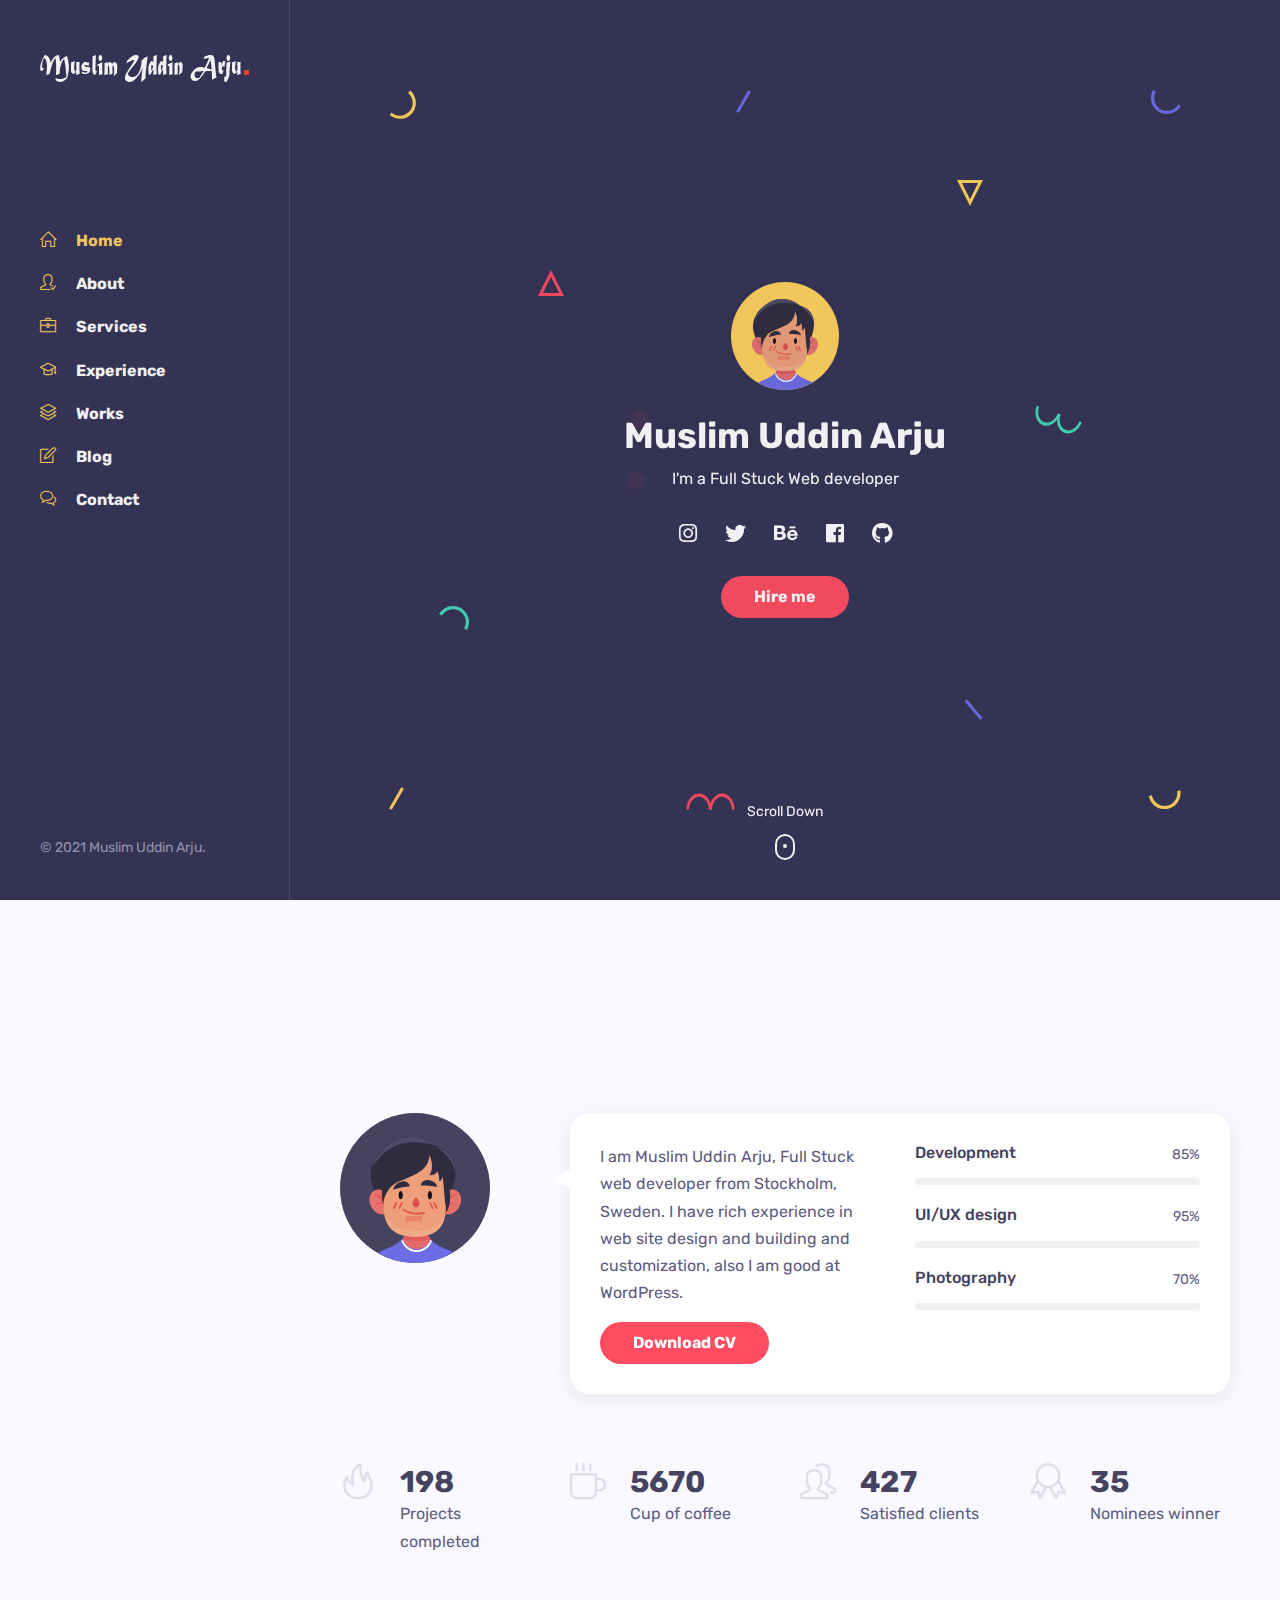
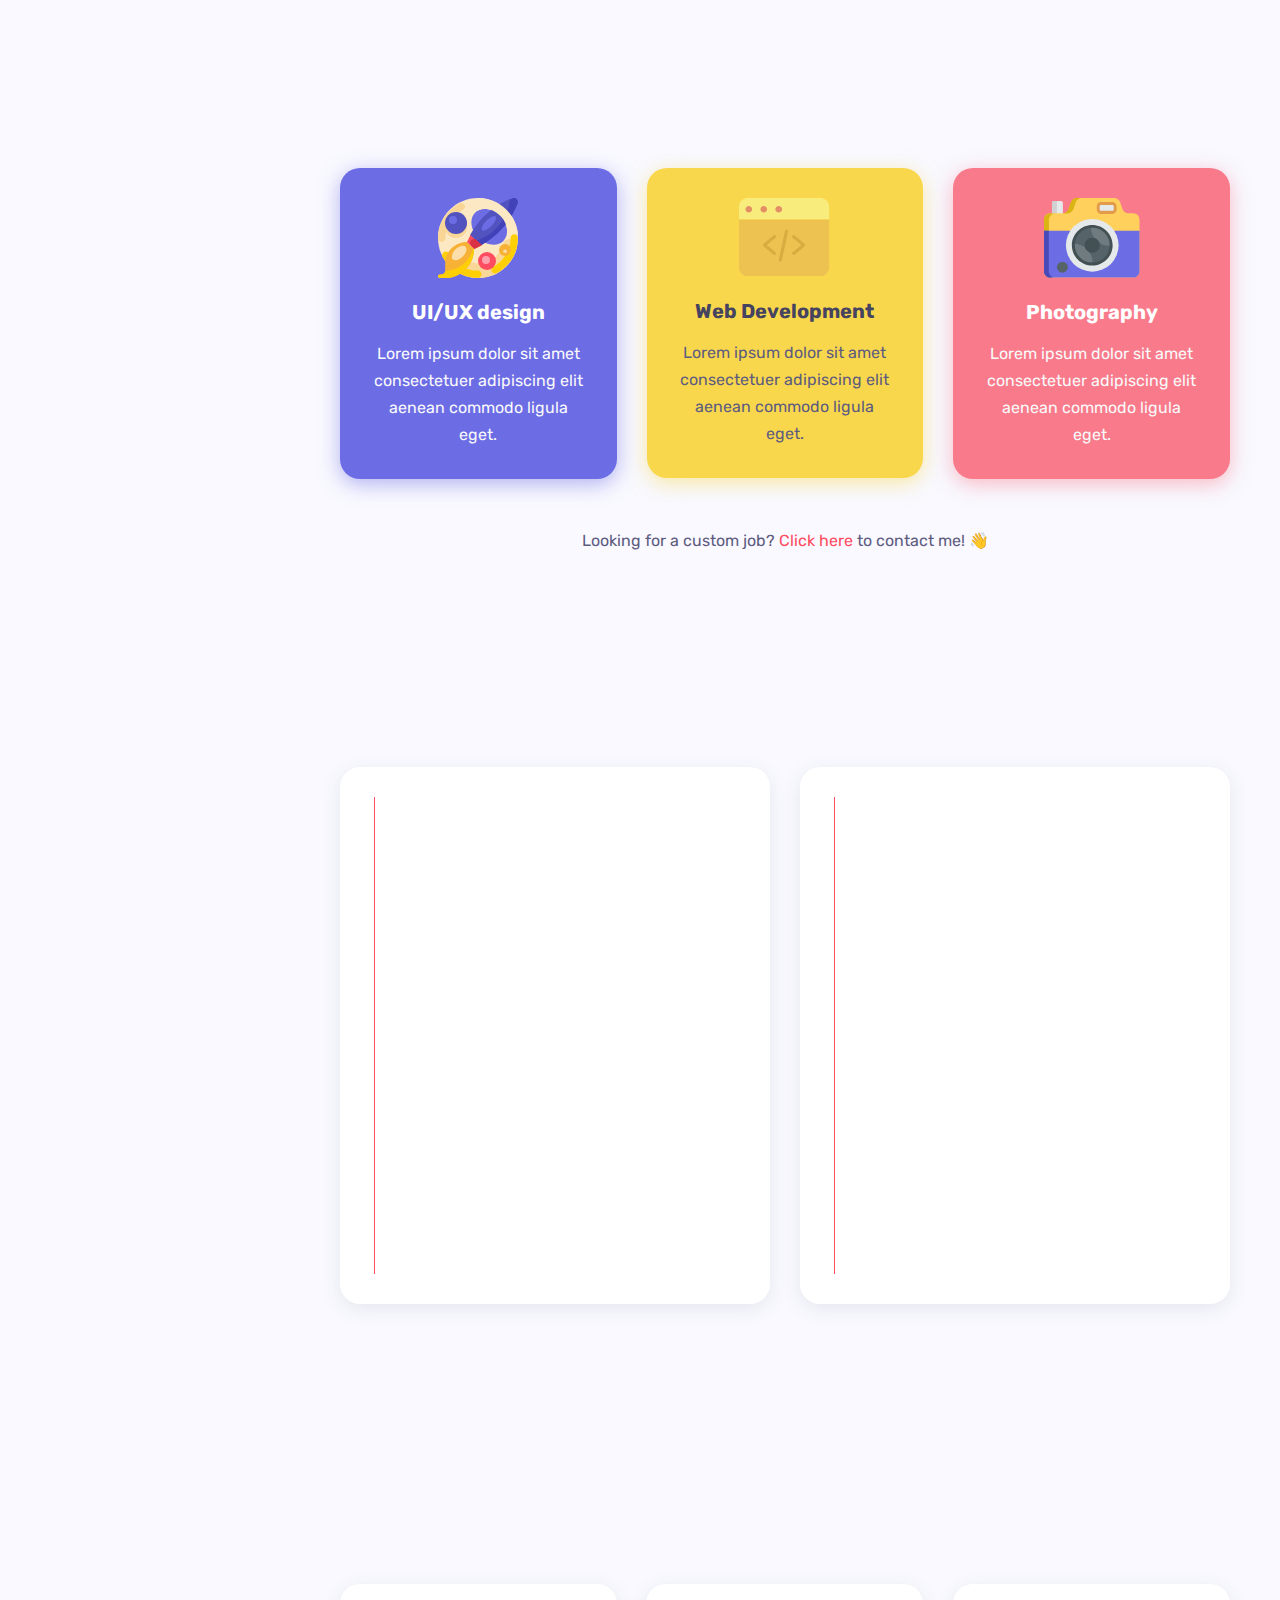
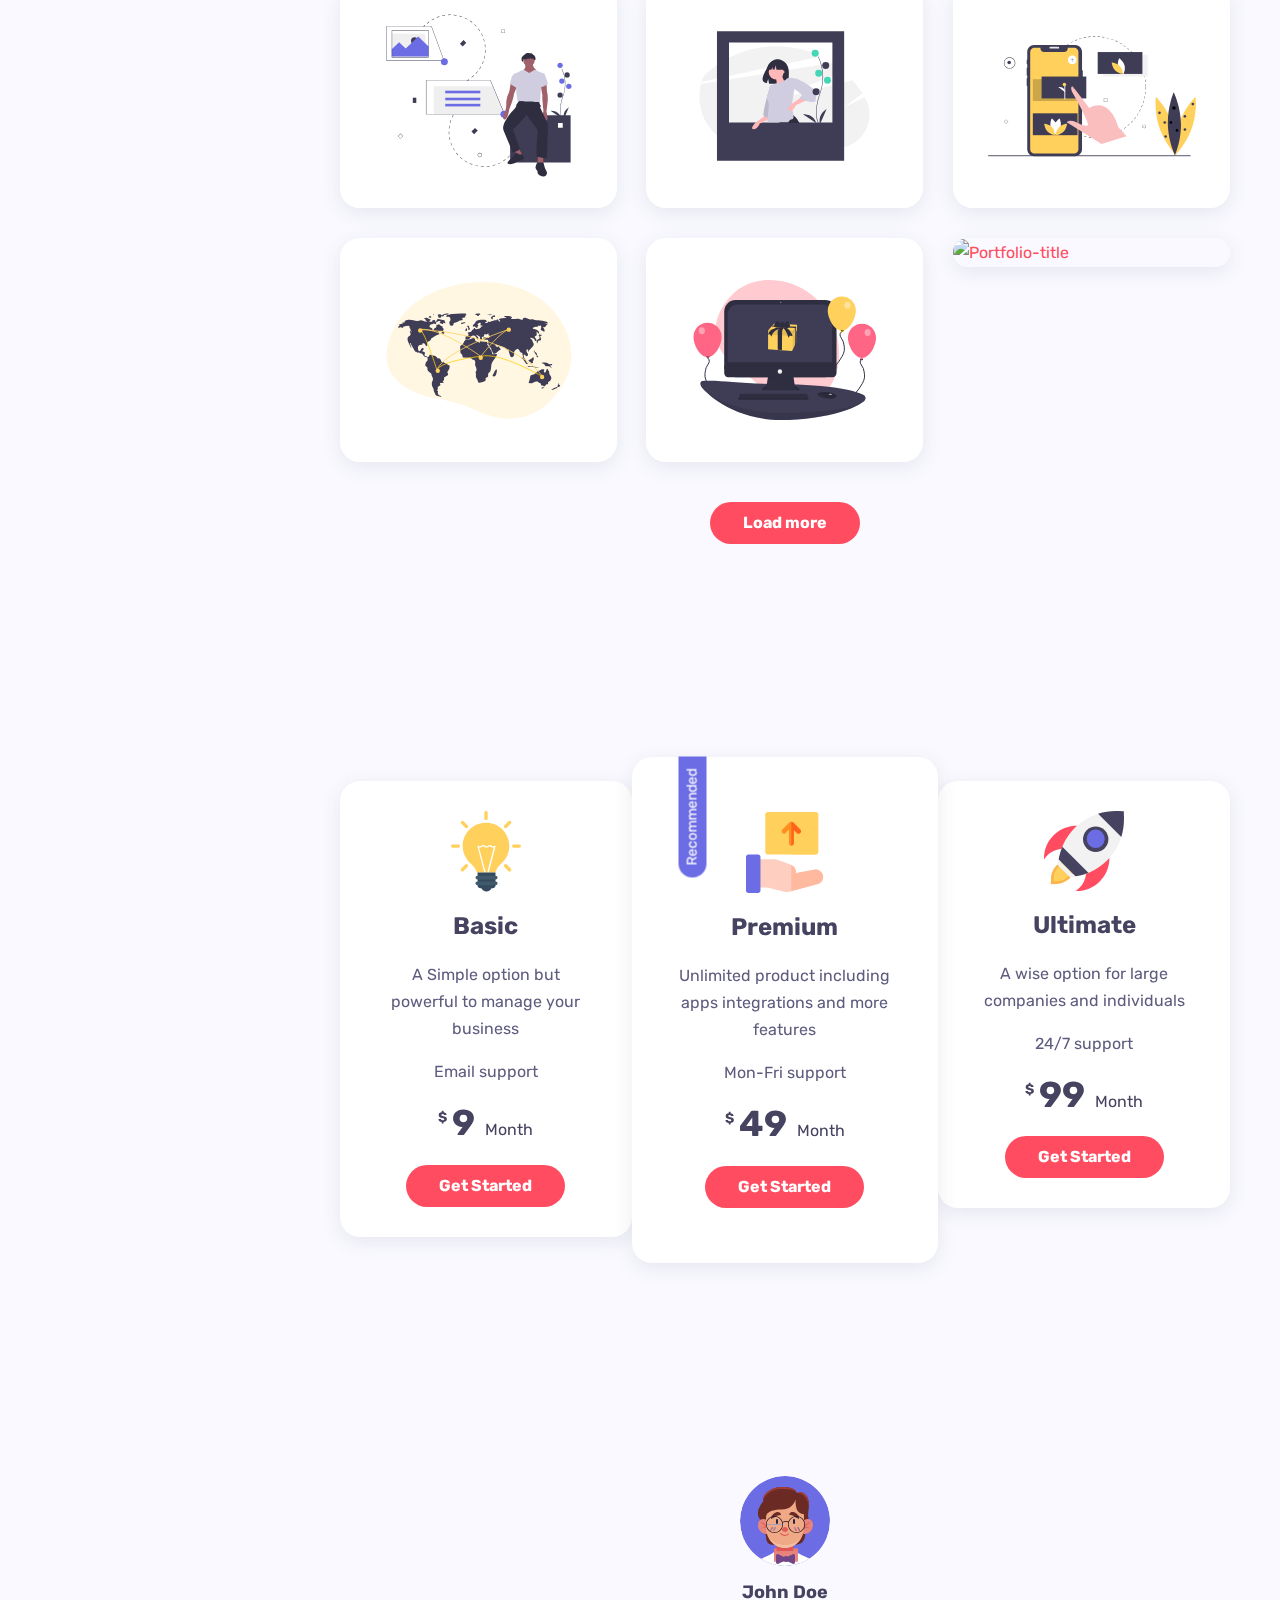
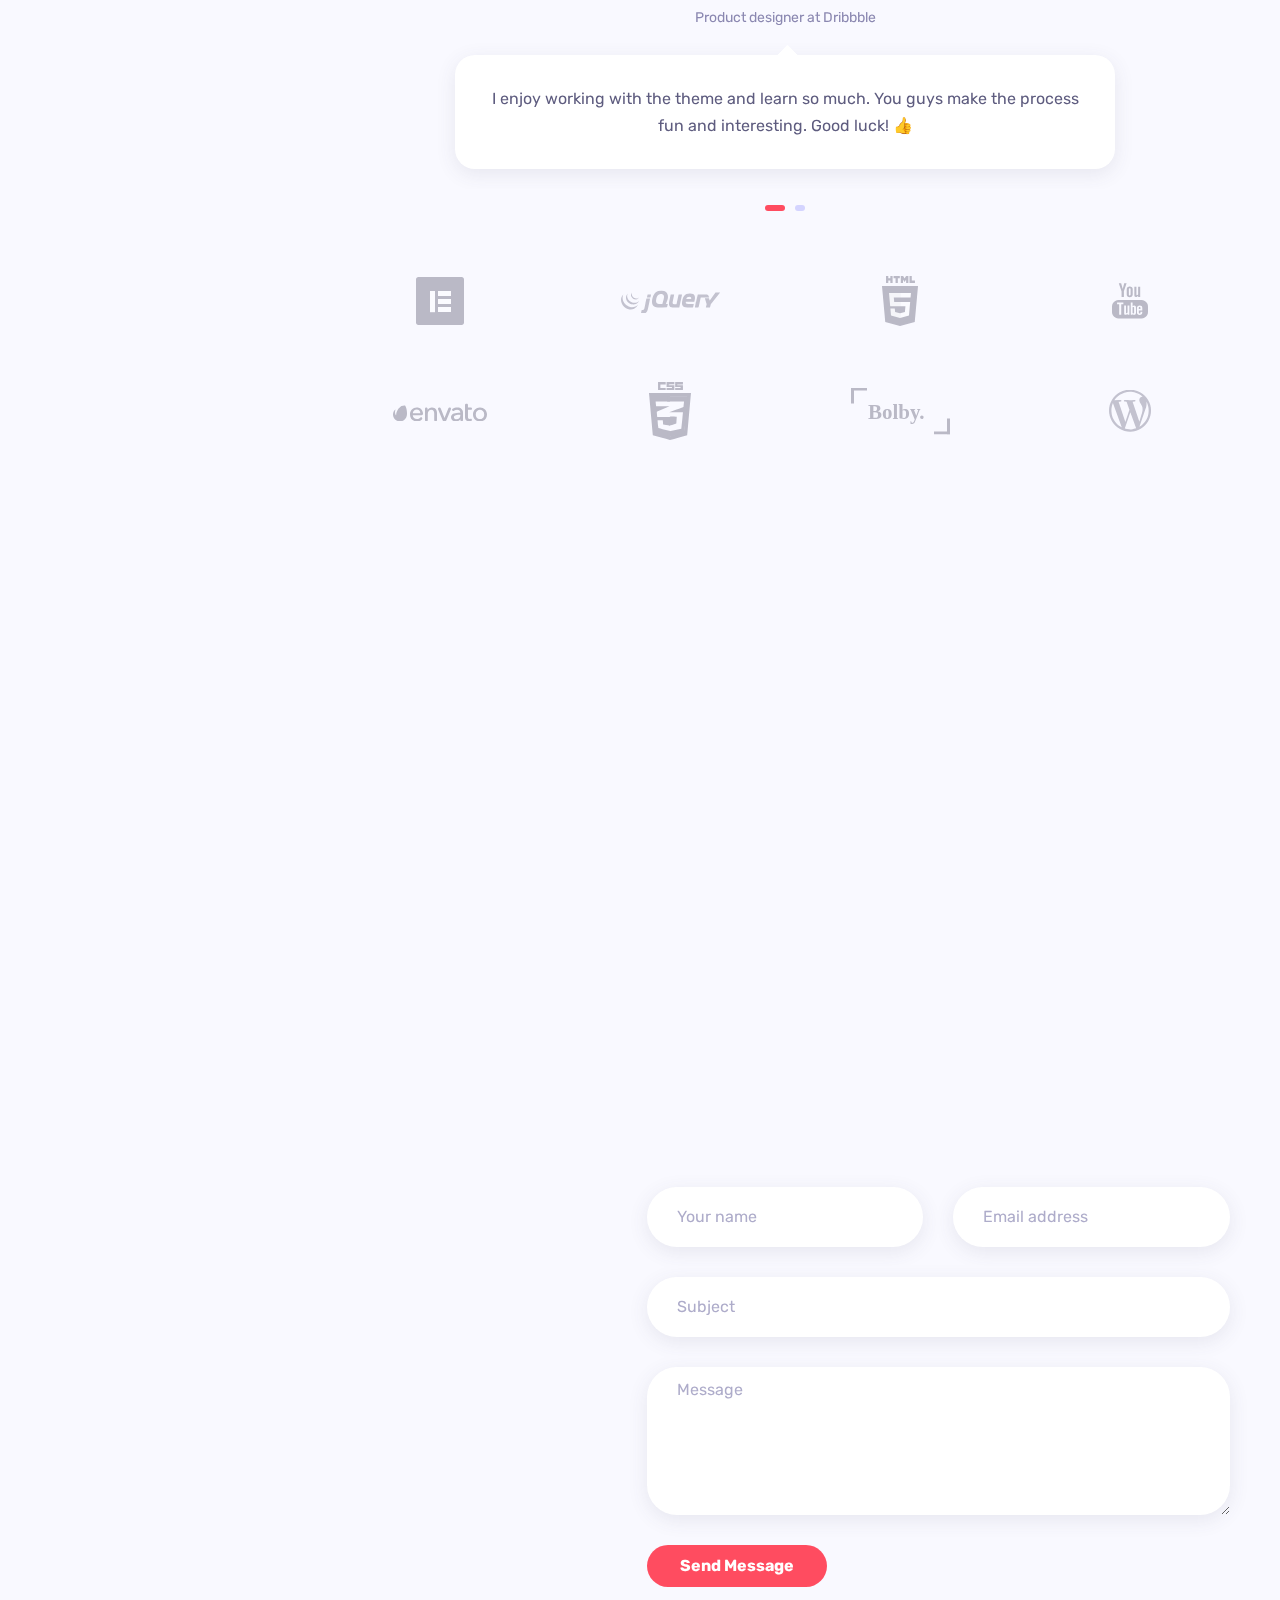
==== index.html @ 9f8be812 "add cv and few content changes" ====
<!DOCTYPE html>
<html lang="en-US">
<head>
	<meta http-equiv="Content-Type" content="text/html; charset=UTF-8">
	<title>MUARJU - Engr. Mohammad Muslim Uddin Arju</title>
	<meta name="description" content="Engr. Mohammad Muslim Uddin Arju">
	<meta name="viewport" content="width=device-width, initial-scale=1, maximum-scale=1">
	<link rel="shortcut icon" type="image/x-icon" href="images/favicon.png">

	<!-- STYLESHEETS -->
	<link rel="stylesheet" href="css/bootstrap.min.css" type="text/css" media="all">
	<link rel="stylesheet" href="css/all.min.css" type="text/css" media="all">
	<link rel="stylesheet" href="css/simple-line-icons.css" type="text/css" media="all">
	<link rel="stylesheet" href="css/slick.css" type="text/css" media="all">
	<link rel="stylesheet" href="css/animate.css" type="text/css" media="all">
	<link rel="stylesheet" href="css/magnific-popup.css" type="text/css" media="all">
	<link rel="stylesheet" href="css/style.css" type="text/css" media="all">

	<!--[if lt IE 9]>
      <script src="https://oss.maxcdn.com/html5shiv/3.7.2/html5shiv.min.js"></script>
      <script src="https://oss.maxcdn.com/respond/1.4.2/respond.min.js"></script>
    <![endif]-->

</head>

<body>

<!-- Preloader -->
<div id="preloader">
	<div class="outer">
		<!-- Google Chrome -->
		<div class="infinityChrome">
			<div></div>
			<div></div>
			<div></div>
		</div>

		<!-- Safari and others -->
		<div class="infinity">
			<div>
				<span></span>
			</div>
			<div>
				<span></span>
			</div>
			<div>
				<span></span>
			</div>
		</div>
		<!-- Stuff -->
		<svg xmlns="http://www.w3.org/2000/svg" version="1.1" class="goo-outer">
			<defs>
				<filter id="goo">
					<feGaussianBlur in="SourceGraphic" stdDeviation="6" result="blur" />
					<feColorMatrix in="blur" values="1 0 0 0 0  0 1 0 0 0  0 0 1 0 0  0 0 0 18 -7" result="goo" />
					<feBlend in="SourceGraphic" in2="goo" />
				</filter>
			</defs>
		</svg>
	</div>
</div>

<!-- mobile header -->
<header class="mobile-header-1">
	<div class="container">
		<!-- menu icon -->
		<div class="menu-icon d-inline-flex mr-4">
			<button>
				<span></span>
			</button>
		</div>
		<!-- logo image -->
		<div class="site-logo">
			<a href="index.html">
				<img src="images/logo.png" alt="Bolby" />
			</a>
		</div>
	</div>
</header>

<!-- desktop header -->
<header class="desktop-header-1 d-flex align-items-start flex-column">
	
	<!-- logo image -->
	<div class="site-logo">
		<a href="index.html">
			<img src="images/logo.png" alt="Bolby" />
		</a>
	</div>
	
	<!-- main menu -->
	<nav>
		<ul class="vertical-menu scrollspy">
			<li class="active"><a href="#home"><i class="icon-home"></i>Home</a></li>
			<li><a href="#about"><i class="icon-user-following"></i>About</a></li>
			<li><a href="#services"><i class="icon-briefcase"></i>Services</a></li>
			<li><a href="#experience"><i class="icon-graduation"></i>Experience</a></li>
			<li><a href="#works"><i class="icon-layers"></i>Works</a></li>
			<li><a href="#blog"><i class="icon-note"></i>Blog</a></li>
			<li><a href="#contact"><i class="icon-bubbles"></i>Contact</a></li>
		</ul>
	</nav>
	
	<!-- site footer -->
	<div class="footer">
		<!-- copyright text -->
		<span class="copyright">© 2021 Muslim Uddin Arju.</span>
	</div>

</header>

<!-- main layout -->
<main class="content">
	
	<!-- section home -->
	<section id="home" class="home d-flex align-items-center">
		<div class="container">

			<!-- intro -->
			<div class="intro">
				<!-- avatar image -->
				<img src="images/avatar-1.svg" alt="Bolby" class="mb-4" />

				<!-- info -->
				<h1 class="mb-2 mt-0">Muslim Uddin Arju</h1>
				<span>I'm a <span class="text-rotating">Full Stuck Web developer, Graphics Designer, Photography lover</span></span>

				<!-- social icons -->
				<ul class="social-icons light list-inline mb-0 mt-4">
					<li class="list-inline-item"><a href="https://www.instagram.com/muarju.me/"><i class="fab fa-instagram"></i></a></li>
					<li class="list-inline-item"><a href="https://twitter.com/arju_ctg85"><i class="fab fa-twitter"></i></a></li>
					<li class="list-inline-item"><a href="https://www.behance.net/muarju"><i class="fab fa-behance"></i></a></li>
					<li class="list-inline-item"><a href="https://www.facebook.com/muarju"><i class="fab fa-facebook"></i></a></li>
					<li class="list-inline-item"><a href="https://github.com/muarju/"><i class="fab fa-github"></i></a></li>
				</ul>

				<!-- buttons -->
				<div class="mt-4">
					<a href="#contact" class="btn btn-default">Hire me</a>
				</div>
			</div>
			
			<!-- scroll down mouse wheel -->
			<div class="scroll-down">
				<a href="#about" class="mouse-wrapper">
					<span>Scroll Down</span>
					<span class="mouse">
						<span class="wheel"></span>
					</span>
				</a>
			</div>

			<!-- parallax layers -->
			<div class="parallax" data-relative-input="true">

				<svg width="27" height="29" data-depth="0.3" class="layer p1" xmlns="http://www.w3.org/2000/svg"><path d="M21.15625.60099c4.37954 3.67487 6.46544 9.40612 5.47254 15.03526-.9929 5.62915-4.91339 10.30141-10.2846 12.25672-5.37122 1.9553-11.3776.89631-15.75715-2.77856l2.05692-2.45134c3.50315 2.93948 8.3087 3.78663 12.60572 2.22284 4.297-1.5638 7.43381-5.30209 8.22768-9.80537.79387-4.50328-.8749-9.08872-4.37803-12.02821L21.15625.60099z" fill="#FFD15C" fill-rule="evenodd"/></svg>

				<svg width="26" height="26" data-depth="0.2" class="layer p2" xmlns="http://www.w3.org/2000/svg"><path d="M13 3.3541L2.42705 24.5h21.1459L13 3.3541z" stroke="#FF4C60" stroke-width="3" fill="none" fill-rule="evenodd"/></svg>

				<svg width="30" height="25" data-depth="0.3" class="layer p3" xmlns="http://www.w3.org/2000/svg"><path d="M.1436 8.9282C3.00213 3.97706 8.2841.92763 14.00013.92796c5.71605.00032 10.9981 3.04992 13.85641 8 2.8583 4.95007 2.8584 11.0491-.00014 16.00024l-2.77128-1.6c2.28651-3.96036 2.28631-8.84002.00011-12.8002-2.2862-3.96017-6.5124-6.40017-11.08513-6.4-4.57271.00018-8.79872 2.43984-11.08524 6.4002l-2.77128-1.6z" fill="#44D7B6" fill-rule="evenodd"/></svg>

				<svg width="15" height="23" data-depth="0.6" class="layer p4" xmlns="http://www.w3.org/2000/svg"><rect transform="rotate(30 9.86603 10.13397)" x="7" width="3" height="25" rx="1.5" fill="#FFD15C" fill-rule="evenodd"/></svg>

				<svg width="15" height="23" data-depth="0.2" class="layer p5" xmlns="http://www.w3.org/2000/svg"><rect transform="rotate(30 9.86603 10.13397)" x="7" width="3" height="25" rx="1.5" fill="#6C6CE5" fill-rule="evenodd"/></svg>

				<svg width="49" height="17" data-depth="0.5" class="layer p6" xmlns="http://www.w3.org/2000/svg"><g fill="#FF4C60" fill-rule="evenodd"><path d="M.5 16.5c0-5.71709 2.3825-10.99895 6.25-13.8567 3.8675-2.85774 8.6325-2.85774 12.5 0C23.1175 5.50106 25.5 10.78292 25.5 16.5H23c0-4.57303-1.90625-8.79884-5-11.08535-3.09375-2.28652-6.90625-2.28652-10 0C4.90625 7.70116 3 11.92697 3 16.5H.5z"/><path d="M23.5 16.5c0-5.71709 2.3825-10.99895 6.25-13.8567 3.8675-2.85774 8.6325-2.85774 12.5 0C46.1175 5.50106 48.5 10.78292 48.5 16.5H46c0-4.57303-1.90625-8.79884-5-11.08535-3.09375-2.28652-6.90625-2.28652-10 0-3.09375 2.28651-5 6.51232-5 11.08535h-2.5z"/></g></svg>

				<svg width="26" height="26" data-depth="0.4" class="layer p7" xmlns="http://www.w3.org/2000/svg"><path d="M13 22.6459L2.42705 1.5h21.1459L13 22.6459z" stroke="#FFD15C" stroke-width="3" fill="none" fill-rule="evenodd"/></svg>

				<svg width="19" height="21" data-depth="0.3" class="layer p8" xmlns="http://www.w3.org/2000/svg"><rect transform="rotate(-40 6.25252 10.12626)" x="7" width="3" height="25" rx="1.5" fill="#6C6CE5" fill-rule="evenodd"/></svg>

				<svg width="30" height="25" data-depth="0.3" data-depth-y="-1.30" class="layer p9" xmlns="http://www.w3.org/2000/svg"><path d="M29.8564 16.0718c-2.85854 4.95114-8.1405 8.00057-13.85654 8.00024-5.71605-.00032-10.9981-3.04992-13.85641-8-2.8583-4.95007-2.8584-11.0491.00014-16.00024l2.77128 1.6c-2.28651 3.96036-2.28631 8.84002-.00011 12.8002 2.2862 3.96017 6.5124 6.40017 11.08513 6.4 4.57271-.00018 8.79872-2.43984 11.08524-6.4002l2.77128 1.6z" fill="#6C6CE5" fill-rule="evenodd"/></svg>

				<svg width="47" height="29" data-depth="0.2" class="layer p10" xmlns="http://www.w3.org/2000/svg"><g fill="#44D7B6" fill-rule="evenodd"><path d="M46.78878 17.19094c-1.95535 5.3723-6.00068 9.52077-10.61234 10.8834-4.61167 1.36265-9.0893-.26708-11.74616-4.27524-2.65686-4.00817-3.08917-9.78636-1.13381-15.15866l2.34923.85505c-1.56407 4.29724-1.2181 8.92018.90705 12.12693 2.12514 3.20674 5.70772 4.5107 9.39692 3.4202 3.68921-1.0905 6.92581-4.40949 8.48988-8.70673l2.34923.85505z"/><path d="M25.17585 9.32448c-1.95535 5.3723-6.00068 9.52077-10.61234 10.8834-4.61167 1.36264-9.0893-.26708-11.74616-4.27525C.16049 11.92447-.27182 6.14628 1.68354.77398l2.34923.85505c-1.56407 4.29724-1.2181 8.92018.90705 12.12692 2.12514 3.20675 5.70772 4.5107 9.39692 3.4202 3.68921-1.0905 6.92581-4.40948 8.48988-8.70672l2.34923.85505z"/></g></svg>

				<svg width="33" height="20" data-depth="0.5" class="layer p11" xmlns="http://www.w3.org/2000/svg"><path d="M32.36774.34317c.99276 5.63023-1.09332 11.3614-5.47227 15.03536-4.37895 3.67396-10.3855 4.73307-15.75693 2.77837C5.76711 16.2022 1.84665 11.53014.8539 5.8999l3.15139-.55567c.7941 4.50356 3.93083 8.24147 8.22772 9.8056 4.29688 1.56413 9.10275.71673 12.60554-2.2227C28.34133 9.98771 30.01045 5.4024 29.21635.89884l3.15139-.55567z" fill="#FFD15C" fill-rule="evenodd"/></svg>

			</div>
		</div>
		
	</section>

	<!-- section about -->
	<section id="about">

		<div class="container">
			
			<!-- section title -->
			<h2 class="section-title wow fadeInUp">About Me</h2>

			<div class="spacer" data-height="60"></div>
			
			<div class="row">

				<div class="col-md-3">
					<div class="text-center text-md-left">
						<!-- avatar image -->
						<img src="images/avatar-2.svg" alt="Bolby" />
					</div>
					<div class="spacer d-md-none d-lg-none" data-height="30"></div>
				</div>

				<div class="col-md-9 triangle-left-md triangle-top-sm">
					<div class="rounded bg-white shadow-dark padding-30">
						<div class="row">
							<div class="col-md-6">
								<!-- about text -->
								<p>I am Muslim Uddin Arju, Full Stuck web developer from Stockholm, Sweden. I have rich experience in web site design and building and customization, also I am good at WordPress.</p>
								<div class="mt-3">
									<a href="cv.pdf" class="btn btn-default">Download CV</a>
								</div>
								<div class="spacer d-md-none d-lg-none" data-height="30"></div>
							</div>
							<div class="col-md-6">
								<!-- skill item -->
								<div class="skill-item">
									<div class="skill-info clearfix">
										<h4 class="float-left mb-3 mt-0">Development</h4>
										<span class="float-right">85%</span>
									</div>
									<div class="progress">
										<div class="progress-bar data-background" role="progressbar" aria-valuemin="0" aria-valuemax="100" aria-valuenow="85" data-color="#FFD15C">
										</div>
									</div>
									<div class="spacer" data-height="20"></div>
								</div>

								<!-- skill item -->
								<div class="skill-item">
									<div class="skill-info clearfix">
										<h4 class="float-left mb-3 mt-0">UI/UX design</h4>
										<span class="float-right">95%</span>
									</div>
									<div class="progress">
										<div class="progress-bar data-background" role="progressbar" aria-valuemin="0" aria-valuemax="100" aria-valuenow="95" data-color="#FF4C60">
										</div>
									</div>
									<div class="spacer" data-height="20"></div>
								</div>

								<!-- skill item -->
								<div class="skill-item">
									<div class="skill-info clearfix">
										<h4 class="float-left mb-3 mt-0">Photography</h4>
										<span class="float-right">70%</span>
									</div>
									<div class="progress">
										<div class="progress-bar data-background" role="progressbar" aria-valuemin="0" aria-valuemax="100" aria-valuenow="70" data-color="#6C6CE5">
										</div>
									</div>
								</div>
							</div>
						</div>
					</div>
				</div>

			</div>
			<!-- row end -->

			<div class="spacer" data-height="70"></div>
			
			<div class="row">
				
				<div class="col-md-3 col-sm-6">
					<!-- fact item -->
					<div class="fact-item">
						<span class="icon icon-fire"></span>
						<div class="details">
							<h3 class="mb-0 mt-0 number"><em class="count">198</em></h3>
							<p class="mb-0">Projects completed</p>
						</div>
					</div>
					<div class="spacer d-md-none d-lg-none" data-height="30"></div>
				</div>

				<div class="col-md-3 col-sm-6">
					<!-- fact item -->
					<div class="fact-item">
						<span class="icon icon-cup"></span>
						<div class="details">
							<h3 class="mb-0 mt-0 number"><em class="count">5670</em></h3>
							<p class="mb-0">Cup of coffee</p>
						</div>
					</div>
					<div class="spacer d-md-none d-lg-none" data-height="30"></div>
				</div>

				<div class="col-md-3 col-sm-6">
					<!-- fact item -->
					<div class="fact-item">
						<span class="icon icon-people"></span>
						<div class="details">
							<h3 class="mb-0 mt-0 number"><em class="count">427</em></h3>
							<p class="mb-0">Satisfied clients</p>
						</div>
					</div>
					<div class="spacer d-md-none d-lg-none" data-height="30"></div>
				</div>

				<div class="col-md-3 col-sm-6">
					<!-- fact item -->
					<div class="fact-item">
						<span class="icon icon-badge"></span>
						<div class="details">
							<h3 class="mb-0 mt-0 number"><em class="count">35</em></h3>
							<p class="mb-0">Nominees winner</p>
						</div>
					</div>
				</div>

			</div>

		</div>
		
	</section>
	
	<!-- section services -->
	<section id="services">

		<div class="container">
			
			<!-- section title -->
			<h2 class="section-title wow fadeInUp">Services</h2>

			<div class="spacer" data-height="60"></div>
			
			<div class="row">

				<div class="col-md-4">
					<!-- service box -->
					<div class="service-box rounded data-background padding-30 text-center text-light shadow-blue" data-color="#6C6CE5">
						<img src="images/service-1.svg" alt="UI/UX design" />
						<h3 class="mb-3 mt-0">UI/UX design</h3>
						<p class="mb-0">Lorem ipsum dolor sit amet consectetuer adipiscing elit aenean commodo ligula eget.</p>
					</div>
					<div class="spacer d-md-none d-lg-none" data-height="30"></div>
				</div>

				<div class="col-md-4">
					<!-- service box -->
					<div class="service-box rounded data-background padding-30 text-center shadow-yellow" data-color="#F9D74C">
						<img src="images/service-2.svg" alt="UI/UX design" />
						<h3 class="mb-3 mt-0">Web Development</h3>
						<p class="mb-0">Lorem ipsum dolor sit amet consectetuer adipiscing elit aenean commodo ligula eget.</p>
					</div>
					<div class="spacer d-md-none d-lg-none" data-height="30"></div>
				</div>

				<div class="col-md-4">
					<!-- service box -->
					<div class="service-box rounded data-background padding-30 text-center text-light shadow-pink" data-color="#F97B8B">
						<img src="images/service-3.svg" alt="UI/UX design" />
						<h3 class="mb-3 mt-0">Photography</h3>
						<p class="mb-0">Lorem ipsum dolor sit amet consectetuer adipiscing elit aenean commodo ligula eget.</p>
					</div>
				</div>

			</div>

			<div class="mt-5 text-center">
				<p class="mb-0">Looking for a custom job? <a href="#contact">Click here</a> to contact me! 👋</p>
			</div>

		</div>
		
	</section>
	
	<!-- section experience -->
	<section id="experience">

		<div class="container">
			
			<!-- section title -->
			<h2 class="section-title wow fadeInUp">Experience</h2>

			<div class="spacer" data-height="60"></div>
			
			<div class="row">

				<div class="col-md-6">
					
					<!-- timeline wrapper -->
					<div class="timeline edu bg-white rounded shadow-dark padding-30 overflow-hidden">

						<!-- timeline item -->
						<div class="timeline-container wow fadeInUp">
							<div class="content">
								<span class="time">2019 - Present</span>
								<h3 class="title">Academic Degree</h3>
								<p>Lorem ipsum dolor sit amet quo ei simul congue exerci ad nec admodum perfecto.</p>
							</div>
						</div>

						<!-- timeline item -->
						<div class="timeline-container wow fadeInUp" data-wow-delay="0.2s">
							<div class="content">
								<span class="time">2017 - 2013</span>
								<h3 class="title">Bachelor’s Degree</h3>
								<p>Lorem ipsum dolor sit amet quo ei simul congue exerci ad nec admodum perfecto.</p>
							</div>
						</div>

						<!-- timeline item -->
						<div class="timeline-container wow fadeInUp" data-wow-delay="0.4s">
							<div class="content">
								<span class="time">2013 - 2009</span>
								<h3 class="title">Honours Degree</h3>
								<p>Lorem ipsum dolor sit amet quo ei simul congue exerci ad nec admodum perfecto.</p>
							</div>
						</div>

						<!-- main line -->
						<span class="line"></span>

					</div>

				</div>

				<div class="col-md-6">
					
					<!-- responsive spacer -->
					<div class="spacer d-md-none d-lg-none" data-height="30"></div>

					<!-- timeline wrapper -->
					<div class="timeline exp bg-white rounded shadow-dark padding-30 overflow-hidden">

						<!-- timeline item -->
						<div class="timeline-container wow fadeInUp">
							<div class="content">
								<span class="time">2019 - Present</span>
								<h3 class="title">Web Designer</h3>
								<p>Lorem ipsum dolor sit amet quo ei simul congue exerci ad nec admodum perfecto.</p>
							</div>
						</div>

						<!-- timeline item -->
						<div class="timeline-container wow fadeInUp" data-wow-delay="0.2s">
							<div class="content">
								<span class="time">2017 - 2013</span>
								<h3 class="title">Front-End Developer</h3>
								<p>Lorem ipsum dolor sit amet quo ei simul congue exerci ad nec admodum perfecto.</p>
							</div>
						</div>

						<!-- timeline item -->
						<div class="timeline-container wow fadeInUp" data-wow-delay="0.4s">
							<div class="content">
								<span class="time">2013 - 2009</span>
								<h3 class="title">Back-End Developer</h3>
								<p>Lorem ipsum dolor sit amet quo ei simul congue exerci ad nec admodum perfecto.</p>
							</div>
						</div>

						<!-- main line -->
						<span class="line"></span>

					</div>

				</div>

			</div>

		</div>
		
	</section>
	
	<!-- section works -->
	<section id="works">

		<div class="container">
			
			<!-- section title -->
			<h2 class="section-title wow fadeInUp">Recent works</h2>

			<div class="spacer" data-height="60"></div>

			<!-- portfolio filter (desktop) -->
			<ul class="portfolio-filter list-inline wow fadeInUp">
				<li class="current list-inline-item" data-filter="*">Everything</li>
				<li class="list-inline-item" data-filter=".creative">Creative</li>
				<li class="list-inline-item" data-filter=".art">Art</li>
				<li class="list-inline-item" data-filter=".design">Design</li>
				<li class="list-inline-item" data-filter=".branding">Branding</li>
			</ul>
			
			<!-- portfolio filter (mobile) -->
			<div class="pf-filter-wrapper">
				<select class="portfolio-filter-mobile">
					<option value="*">Everything</option>
					<option value=".creative">Creative</option>
					<option value=".art">Art</option>
					<option value=".design">Design</option>
					<option value=".branding">Branding</option>
				</select>
			</div>
			
			<!-- portolio wrapper -->
			<div class="row portfolio-wrapper">
				
				<!-- portfolio item -->
				<div class="col-md-4 col-sm-6 grid-item art">
					<a href="images/works/1.svg" class="work-image">
						<div class="portfolio-item rounded shadow-dark">
							<div class="details">
								<span class="term">Art</span>
								<h4 class="title">Project Managment Illustration</h4>
								<span class="more-button"><i class="icon-magnifier-add"></i></span>
							</div>
							<div class="thumb">
								<img src="images/works/1.svg" alt="Portfolio-title" />
								<div class="mask"></div>
							</div>
						</div>
					</a>
				</div>

				<!-- portfolio item -->
				<div class="col-md-4 col-sm-6 grid-item creative design">
					<a href="#small-dialog" class="work-content">
						<div class="portfolio-item rounded shadow-dark">
							<div class="details">
								<span class="term">Creative</span>
								<h4 class="title">Guest App Walkthrough Screens</h4>
								<span class="more-button"><i class="icon-options"></i></span>
							</div>
							<div class="thumb">
								<img src="images/works/2.svg" alt="Portfolio-title" />
								<div class="mask"></div>
							</div>
						</div>
					</a>
					<div id="small-dialog" class="white-popup zoom-anim-dialog mfp-hide">
						<img src="images/single-work.svg" alt="Title" />
						<h2>Guest App Walkthrough Screens</h2>
						<p>Lorem ipsum dolor sit amet, consectetur adipiscing elit. Etiam hendrerit nibh in massa semper rutrum. In rhoncus eleifend mi id tempus.</p>
						<p>Donec consectetur, libero at pretium euismod, nisl felis lobortis urna, id tristique nisl lectus eget ligula.</p>
						<a href="#" class="btn btn-default">View on Dribbble</a>
					</div>
				</div>

				<!-- portfolio item -->
				<div class="col-md-4 col-sm-6 grid-item branding">
					<a href="https://www.youtube.com/watch?v=qf9z4ulfmYw" class="work-video">
						<div class="portfolio-item rounded shadow-dark">
							<div class="details">
								<span class="term">Branding</span>
								<h4 class="title">Delivery App Wireframe</h4>
								<span class="more-button"><i class="icon-camrecorder"></i></span>
							</div>
							<div class="thumb">
								<img src="images/works/3.svg" alt="Portfolio-title" />
								<div class="mask"></div>
							</div>
						</div>
					</a>
				</div>

				<!-- portfolio item -->
				<div class="col-md-4 col-sm-6 grid-item creative">
					<a href="https://w.soundcloud.com/player/?url=https%3A//api.soundcloud.com/tracks/240233494&color=%23ff5500&auto_play=false&hide_related=false&show_comments=true&show_user=true&show_reposts=false&show_teaser=true&visual=true" class="work-video">
						<div class="portfolio-item rounded shadow-dark">
							<div class="details">
								<span class="term">Creative</span>
								<h4 class="title">Onboarding Motivation</h4>
								<span class="more-button"><i class="icon-music-tone-alt"></i></span>
							</div>
							<div class="thumb">
								<img src="images/works/4.svg" alt="Portfolio-title" />
								<div class="mask"></div>
							</div>
						</div>
					</a>
				</div>

				<!-- portfolio item -->
				<div class="col-md-4 col-sm-6 grid-item art branding">
					<a href="#gallery-1" class="gallery-link">
						<div class="portfolio-item rounded shadow-dark">
							<div class="details">
								<span class="term">Art, Branding</span>
								<h4 class="title">iMac Mockup Design</h4>
								<span class="more-button"><i class="icon-picture"></i></span>
							</div>
							<div class="thumb">
								<img src="images/works/5.svg" alt="Portfolio-title" />
								<div class="mask"></div>
							</div>
						</div>
					</a>
					<div id="gallery-1" class="gallery mfp-hide">
						<a href="images/works/5.svg"></a>
						<a href="images/works/4.svg"></a>
					</div>
				</div>

				<!-- portfolio item -->
				<div class="col-md-4 col-sm-6 grid-item creative design">
					<a href="https://themeforest.net/user/pxlsolutions/portfolio" target="_blank">
						<div class="portfolio-item rounded shadow-dark">
							<div class="details">
								<span class="term">Creative, Design</span>
								<h4 class="title">Game Store App Concept</h4>
								<span class="more-button"><i class="icon-link"></i></span>
							</div>
							<div class="thumb">
								<img src="images/works/6.svg" alt="Portfolio-title" />
								<div class="mask"></div>
							</div>
						</div>
					</a>
				</div>

			</div>
			
			<!-- more button -->
			<div class="load-more text-center mt-4">
				<a href="javascript:" class="btn btn-default"><i class="fas fa-spinner"></i> Load more</a>
				<!-- numbered pagination (hidden for infinite scroll) -->
				<ul class="portfolio-pagination list-inline d-none">
					<li class="list-inline-item">1</li>
					<li class="list-inline-item"><a href="works-2.html">2</a></li>
				</ul>
			</div>

		</div>

	</section>
	
	<!-- section prices -->
	<section id="prices">

		<div class="container">
			
			<!-- section title -->
			<h2 class="section-title wow fadeIn">Pricing Plans</h2>

			<div class="spacer" data-height="60"></div>
			
			<div class="row">
				
				<div class="col-md-4 pr-md-0 mt-md-4 mt-0">
					<!-- price item -->
					<div class="price-item bg-white rounded shadow-dark text-center">
						<img src="images/price-1.svg" alt="Regular" />
						<h2 class="plan">Basic</h2>
						<p>A Simple option but powerful to manage your business</p>
						<p>Email support</p>
						<h3 class="price"><em>$</em>9<span>Month</span></h3>
						<a href="#" class="btn btn-default">Get Started</a>
					</div>
				</div>

				<div class="col-md-4 px-md-0 my-4 my-md-0">
					<!-- price item recommended-->
					<div class="price-item bg-white rounded shadow-dark text-center best">
						<span class="badge">Recommended</span>
						<img src="images/price-2.svg" alt="Premium" />
						<h2 class="plan">Premium</h2>
						<p>Unlimited product including apps integrations and more features</p>
						<p>Mon-Fri support</p>
						<h3 class="price"><em>$</em>49<span>Month</span></h3>
						<a href="#" class="btn btn-default">Get Started</a>
					</div>
				</div>

				<div class="col-md-4 pl-md-0 mt-md-4 mt-0">
					<!-- price item -->
					<div class="price-item bg-white rounded shadow-dark text-center">
						<img src="images/price-3.svg" alt="Ultimate" />
						<h2 class="plan">Ultimate</h2>
						<p>A wise option for large companies and individuals</p>
						<p>24/7 support</p>
						<h3 class="price"><em>$</em>99<span>Month</span></h3>
						<a href="#" class="btn btn-default">Get Started</a>
					</div>
				</div>

			</div>

		</div>

	</section>
	
	<!-- section testimonials -->
	<section id="testimonials">

		<div class="container">
			
			<!-- section title -->
			<h2 class="section-title wow fadeInUp">Clients & Reviews</h2>

			<div class="spacer" data-height="60"></div>
			
			<!-- testimonials wrapper -->
			<div class="testimonials-wrapper">
				
				<!-- testimonial item -->
				<div class="testimonial-item text-center mx-auto">
					<div class="thumb mb-3 mx-auto">
						<img src="images/avatar-3.svg" alt="customer-name" />						
					</div>
					<h4 class="mt-3 mb-0">John Doe</h4>
					<span class="subtitle">Product designer at Dribbble</span>
					<div class="bg-white padding-30 shadow-dark rounded triangle-top position-relative mt-4">
						<p class="mb-0">I enjoy working with the theme and learn so much. You guys make the process fun and interesting. Good luck! 👍</p>
					</div>
				</div>
				
				<!-- testimonial item -->
				<div class="testimonial-item text-center mx-auto">
					<div class="thumb mb-3 mx-auto">
						<img src="images/avatar-1.svg" alt="customer-name" />						
					</div>
					<h4 class="mt-3 mb-0">John Doe</h4>
					<span class="subtitle">Product designer at Dribbble</span>
					<div class="bg-white padding-30 shadow-dark rounded triangle-top position-relative mt-4">
						<p class="mb-0">I enjoy working with the theme and learn so much. You guys make the process fun and interesting. Good luck! 🔥</p>
					</div>
				</div>

			</div>

			<div class="row">
				<div class="col-md-3 col-6">
					<!-- client item -->
					<div class="client-item">
						<div class="inner">
							<img src="images/client-1.svg" alt="client-name" />
						</div>
					</div>
				</div>
				<div class="col-md-3 col-6">
					<!-- client item -->
					<div class="client-item">
						<div class="inner">
							<img src="images/client-2.svg" alt="client-name" />
						</div>
					</div>
				</div>
				<div class="col-md-3 col-6">
					<!-- client item -->
					<div class="client-item">
						<div class="inner">
							<img src="images/client-3.svg" alt="client-name" />
						</div>
					</div>
				</div>
				<div class="col-md-3 col-6">
					<!-- client item -->
					<div class="client-item">
						<div class="inner">
							<img src="images/client-4.svg" alt="client-name" />
						</div>
					</div>
				</div>
				<div class="col-md-3 col-6">
					<!-- client item -->
					<div class="client-item">
						<div class="inner">
							<img src="images/client-5.svg" alt="client-name" />
						</div>
					</div>
				</div>
				<div class="col-md-3 col-6">
					<!-- client item -->
					<div class="client-item">
						<div class="inner">
							<img src="images/client-6.svg" alt="client-name" />
						</div>
					</div>
				</div>
				<div class="col-md-3 col-6">
					<!-- client item -->
					<div class="client-item">
						<div class="inner">
							<img src="images/client-7.svg" alt="client-name" />
						</div>
					</div>
				</div>
				<div class="col-md-3 col-6">
					<!-- client item -->
					<div class="client-item">
						<div class="inner">
							<img src="images/client-8.svg" alt="client-name" />
						</div>
					</div>
				</div>
			</div>

		</div>

	</section>
	
	<!-- section blog -->
	<section id="blog">

		<div class="container">
			
			<!-- section title -->
			<h2 class="section-title wow fadeInUp">Latest Posts</h2>

			<div class="spacer" data-height="60"></div>
			
			<div class="row blog-wrapper">
				
				<div class="col-md-4">
					<!-- blog item -->
					<div class="blog-item rounded bg-white shadow-dark wow fadeIn">
						<div class="thumb">
							<a href="#">
								<span class="category">Reviews</span>
							</a>
							<a href="#">
								<img src="images/blog/1.svg" alt="blog-title" />
							</a>
						</div>
						<div class="details">
							<h4 class="my-0 title"><a href="#">5 Best App Development Tool for Your Project</a></h4>
							<ul class="list-inline meta mb-0 mt-2">
								<li class="list-inline-item">09 February, 2020</li>
								<li class="list-inline-item">Bolby</li>
							</ul>
						</div>
					</div>
				</div>

				<div class="col-md-4">
					<!-- blog item -->
					<div class="blog-item rounded bg-white shadow-dark wow fadeIn">
						<div class="thumb">
							<a href="#">
								<span class="category">Tutorial</span>
							</a>
							<a href="#">
								<img src="images/blog/2.svg" alt="blog-title" />
							</a>
						</div>
						<div class="details">
							<h4 class="my-0 title"><a href="#">Common Misconceptions About Payment</a></h4>
							<ul class="list-inline meta mb-0 mt-2">
								<li class="list-inline-item">07 February, 2020</li>
								<li class="list-inline-item">Bolby</li>
							</ul>
						</div>
					</div>
				</div>

				<div class="col-md-4">
					<!-- blog item -->
					<div class="blog-item rounded bg-white shadow-dark wow fadeIn">
						<div class="thumb">
							<a href="#">
								<span class="category">Business</span>
							</a>
							<a href="#">
								<img src="images/blog/3.svg" alt="blog-title" />
							</a>
						</div>
						<div class="details">
							<h4 class="my-0 title"><a href="#">3 Things To Know About Startup Business</a></h4>
							<ul class="list-inline meta mb-0 mt-2">
								<li class="list-inline-item">06 February, 2020</li>
								<li class="list-inline-item">Bolby</li>
							</ul>
						</div>
					</div>
				</div>

			</div>

		</div>

	</section>
	
	<!-- section contact -->
	<section id="contact">

		<div class="container">
			
			<!-- section title -->
			<h2 class="section-title wow fadeInUp">Get In Touch</h2>

			<div class="spacer" data-height="60"></div>
			
			<div class="row">
				
				<div class="col-md-4">
					<!-- contact info -->
					<div class="contact-info">
						<h3 class="wow fadeInUp">Let's talk about everything!</h3>
						<p class="wow fadeInUp">Don't like forms? Send me an <a href="mailto:name@example.com">email</a>. 👋</p>
					</div>
				</div>

				<div class="col-md-8">
					<!-- Contact Form -->
					<form id="contact-form" class="contact-form mt-6" method="post" action="form/contact.php">
						
						<div class="messages"></div>
						
						<div class="row">
							<div class="column col-md-6">
								<!-- Name input -->
								<div class="form-group">
									<input type="text" class="form-control" name="InputName" id="InputName" placeholder="Your name" required="required" data-error="Name is required.">
									<div class="help-block with-errors"></div>
								</div>
							</div>
							
							<div class="column col-md-6">
								<!-- Email input -->
								<div class="form-group">
									<input type="email" class="form-control" id="InputEmail" name="InputEmail" placeholder="Email address" required="required" data-error="Email is required.">
									<div class="help-block with-errors"></div>
								</div>
							</div>

							<div class="column col-md-12">
								<!-- Email input -->
								<div class="form-group">
									<input type="text" class="form-control" id="InputSubject" name="InputSubject" placeholder="Subject" required="required" data-error="Subject is required.">
									<div class="help-block with-errors"></div>
								</div>
							</div>
					
							<div class="column col-md-12">
								<!-- Message textarea -->
								<div class="form-group">
									<textarea name="InputMessage" id="InputMessage" class="form-control" rows="5" placeholder="Message" required="required" data-error="Message is required."></textarea>
									<div class="help-block with-errors"></div>
								</div>
							</div>
						</div>

						<button type="submit" name="submit" id="submit" value="Submit" class="btn btn-default">Send Message</button><!-- Send Button -->

					</form>
					<!-- Contact Form end -->
				</div>

			</div>

		</div>

	</section>

	<div class="spacer" data-height="96"></div>
	
</main>

<!-- Go to top button -->
<a href="javascript:" id="return-to-top"><i class="fas fa-arrow-up"></i></a>

<!-- SCRIPTS -->
<script src="js/jquery-1.12.3.min.js"></script>
<script src="js/jquery.easing.min.js"></script>
<script src="js/jquery.waypoints.min.js"></script>
<script src="js/jquery.counterup.min.js"></script>
<script src="js/popper.min.js"></script>
<script src="js/bootstrap.min.js"></script>
<script src="js/isotope.pkgd.min.js"></script>
<script src="js/infinite-scroll.min.js"></script>
<script src="js/imagesloaded.pkgd.min.js"></script>
<script src="js/slick.min.js"></script>
<script src="js/contact.js"></script>
<script src="js/validator.js"></script>
<script src="js/wow.min.js"></script>
<script src="js/morphext.min.js"></script>
<script src="js/parallax.min.js"></script>
<script src="js/jquery.magnific-popup.min.js"></script>
<script src="js/custom.js"></script>

</body>
</html>
---- css/simple-line-icons.css ----
@font-face {
  font-family: 'simple-line-icons';
  src: url('../fonts/Simple-Line-Icons.eot?v=2.4.0');
  src: url('../fonts/Simple-Line-Icons.eot?v=2.4.0#iefix') format('embedded-opentype'), url('../fonts/Simple-Line-Icons.woff2?v=2.4.0') format('woff2'), url('../fonts/Simple-Line-Icons.ttf?v=2.4.0') format('truetype'), url('../fonts/Simple-Line-Icons.woff?v=2.4.0') format('woff'), url('../fonts/Simple-Line-Icons.svg?v=2.4.0#simple-line-icons') format('svg');
  font-weight: normal;
  font-style: normal;
}
/*
 Use the following CSS code if you want to have a class per icon.
 Instead of a list of all class selectors, you can use the generic [class*="icon-"] selector, but it's slower:
*/
.icon-user,
.icon-people,
.icon-user-female,
.icon-user-follow,
.icon-user-following,
.icon-user-unfollow,
.icon-login,
.icon-logout,
.icon-emotsmile,
.icon-phone,
.icon-call-end,
.icon-call-in,
.icon-call-out,
.icon-map,
.icon-location-pin,
.icon-direction,
.icon-directions,
.icon-compass,
.icon-layers,
.icon-menu,
.icon-list,
.icon-options-vertical,
.icon-options,
.icon-arrow-down,
.icon-arrow-left,
.icon-arrow-right,
.icon-arrow-up,
.icon-arrow-up-circle,
.icon-arrow-left-circle,
.icon-arrow-right-circle,
.icon-arrow-down-circle,
.icon-check,
.icon-clock,
.icon-plus,
.icon-minus,
.icon-close,
.icon-event,
.icon-exclamation,
.icon-organization,
.icon-trophy,
.icon-screen-smartphone,
.icon-screen-desktop,
.icon-plane,
.icon-notebook,
.icon-mustache,
.icon-mouse,
.icon-magnet,
.icon-energy,
.icon-disc,
.icon-cursor,
.icon-cursor-move,
.icon-crop,
.icon-chemistry,
.icon-speedometer,
.icon-shield,
.icon-screen-tablet,
.icon-magic-wand,
.icon-hourglass,
.icon-graduation,
.icon-ghost,
.icon-game-controller,
.icon-fire,
.icon-eyeglass,
.icon-envelope-open,
.icon-envelope-letter,
.icon-bell,
.icon-badge,
.icon-anchor,
.icon-wallet,
.icon-vector,
.icon-speech,
.icon-puzzle,
.icon-printer,
.icon-present,
.icon-playlist,
.icon-pin,
.icon-picture,
.icon-handbag,
.icon-globe-alt,
.icon-globe,
.icon-folder-alt,
.icon-folder,
.icon-film,
.icon-feed,
.icon-drop,
.icon-drawer,
.icon-docs,
.icon-doc,
.icon-diamond,
.icon-cup,
.icon-calculator,
.icon-bubbles,
.icon-briefcase,
.icon-book-open,
.icon-basket-loaded,
.icon-basket,
.icon-bag,
.icon-action-undo,
.icon-action-redo,
.icon-wrench,
.icon-umbrella,
.icon-trash,
.icon-tag,
.icon-support,
.icon-frame,
.icon-size-fullscreen,
.icon-size-actual,
.icon-shuffle,
.icon-share-alt,
.icon-share,
.icon-rocket,
.icon-question,
.icon-pie-chart,
.icon-pencil,
.icon-note,
.icon-loop,
.icon-home,
.icon-grid,
.icon-graph,
.icon-microphone,
.icon-music-tone-alt,
.icon-music-tone,
.icon-earphones-alt,
.icon-earphones,
.icon-equalizer,
.icon-like,
.icon-dislike,
.icon-control-start,
.icon-control-rewind,
.icon-control-play,
.icon-control-pause,
.icon-control-forward,
.icon-control-end,
.icon-volume-1,
.icon-volume-2,
.icon-volume-off,
.icon-calendar,
.icon-bulb,
.icon-chart,
.icon-ban,
.icon-bubble,
.icon-camrecorder,
.icon-camera,
.icon-cloud-download,
.icon-cloud-upload,
.icon-envelope,
.icon-eye,
.icon-flag,
.icon-heart,
.icon-info,
.icon-key,
.icon-link,
.icon-lock,
.icon-lock-open,
.icon-magnifier,
.icon-magnifier-add,
.icon-magnifier-remove,
.icon-paper-clip,
.icon-paper-plane,
.icon-power,
.icon-refresh,
.icon-reload,
.icon-settings,
.icon-star,
.icon-symbol-female,
.icon-symbol-male,
.icon-target,
.icon-credit-card,
.icon-paypal,
.icon-social-tumblr,
.icon-social-twitter,
.icon-social-facebook,
.icon-social-instagram,
.icon-social-linkedin,
.icon-social-pinterest,
.icon-social-github,
.icon-social-google,
.icon-social-reddit,
.icon-social-skype,
.icon-social-dribbble,
.icon-social-behance,
.icon-social-foursqare,
.icon-social-soundcloud,
.icon-social-spotify,
.icon-social-stumbleupon,
.icon-social-youtube,
.icon-social-dropbox,
.icon-social-vkontakte,
.icon-social-steam {
  font-family: 'simple-line-icons';
  speak: none;
  font-style: normal;
  font-weight: normal;
  font-variant: normal;
  text-transform: none;
  line-height: 1;
  /* Better Font Rendering =========== */
  -webkit-font-smoothing: antialiased;
  -moz-osx-font-smoothing: grayscale;
}
.icon-user:before {
  content: "\e005";
}
.icon-people:before {
  content: "\e001";
}
.icon-user-female:before {
  content: "\e000";
}
.icon-user-follow:before {
  content: "\e002";
}
.icon-user-following:before {
  content: "\e003";
}
.icon-user-unfollow:before {
  content: "\e004";
}
.icon-login:before {
  content: "\e066";
}
.icon-logout:before {
  content: "\e065";
}
.icon-emotsmile:before {
  content: "\e021";
}
.icon-phone:before {
  content: "\e600";
}
.icon-call-end:before {
  content: "\e048";
}
.icon-call-in:before {
  content: "\e047";
}
.icon-call-out:before {
  content: "\e046";
}
.icon-map:before {
  content: "\e033";
}
.icon-location-pin:before {
  content: "\e096";
}
.icon-direction:before {
  content: "\e042";
}
.icon-directions:before {
  content: "\e041";
}
.icon-compass:before {
  content: "\e045";
}
.icon-layers:before {
  content: "\e034";
}
.icon-menu:before {
  content: "\e601";
}
.icon-list:before {
  content: "\e067";
}
.icon-options-vertical:before {
  content: "\e602";
}
.icon-options:before {
  content: "\e603";
}
.icon-arrow-down:before {
  content: "\e604";
}
.icon-arrow-left:before {
  content: "\e605";
}
.icon-arrow-right:before {
  content: "\e606";
}
.icon-arrow-up:before {
  content: "\e607";
}
.icon-arrow-up-circle:before {
  content: "\e078";
}
.icon-arrow-left-circle:before {
  content: "\e07a";
}
.icon-arrow-right-circle:before {
  content: "\e079";
}
.icon-arrow-down-circle:before {
  content: "\e07b";
}
.icon-check:before {
  content: "\e080";
}
.icon-clock:before {
  content: "\e081";
}
.icon-plus:before {
  content: "\e095";
}
.icon-minus:before {
  content: "\e615";
}
.icon-close:before {
  content: "\e082";
}
.icon-event:before {
  content: "\e619";
}
.icon-exclamation:before {
  content: "\e617";
}
.icon-organization:before {
  content: "\e616";
}
.icon-trophy:before {
  content: "\e006";
}
.icon-screen-smartphone:before {
  content: "\e010";
}
.icon-screen-desktop:before {
  content: "\e011";
}
.icon-plane:before {
  content: "\e012";
}
.icon-notebook:before {
  content: "\e013";
}
.icon-mustache:before {
  content: "\e014";
}
.icon-mouse:before {
  content: "\e015";
}
.icon-magnet:before {
  content: "\e016";
}
.icon-energy:before {
  content: "\e020";
}
.icon-disc:before {
  content: "\e022";
}
.icon-cursor:before {
  content: "\e06e";
}
.icon-cursor-move:before {
  content: "\e023";
}
.icon-crop:before {
  content: "\e024";
}
.icon-chemistry:before {
  content: "\e026";
}
.icon-speedometer:before {
  content: "\e007";
}
.icon-shield:before {
  content: "\e00e";
}
.icon-screen-tablet:before {
  content: "\e00f";
}
.icon-magic-wand:before {
  content: "\e017";
}
.icon-hourglass:before {
  content: "\e018";
}
.icon-graduation:before {
  content: "\e019";
}
.icon-ghost:before {
  content: "\e01a";
}
.icon-game-controller:before {
  content: "\e01b";
}
.icon-fire:before {
  content: "\e01c";
}
.icon-eyeglass:before {
  content: "\e01d";
}
.icon-envelope-open:before {
  content: "\e01e";
}
.icon-envelope-letter:before {
  content: "\e01f";
}
.icon-bell:before {
  content: "\e027";
}
.icon-badge:before {
  content: "\e028";
}
.icon-anchor:before {
  content: "\e029";
}
.icon-wallet:before {
  content: "\e02a";
}
.icon-vector:before {
  content: "\e02b";
}
.icon-speech:before {
  content: "\e02c";
}
.icon-puzzle:before {
  content: "\e02d";
}
.icon-printer:before {
  content: "\e02e";
}
.icon-present:before {
  content: "\e02f";
}
.icon-playlist:before {
  content: "\e030";
}
.icon-pin:before {
  content: "\e031";
}
.icon-picture:before {
  content: "\e032";
}
.icon-handbag:before {
  content: "\e035";
}
.icon-globe-alt:before {
  content: "\e036";
}
.icon-globe:before {
  content: "\e037";
}
.icon-folder-alt:before {
  content: "\e039";
}
.icon-folder:before {
  content: "\e089";
}
.icon-film:before {
  content: "\e03a";
}
.icon-feed:before {
  content: "\e03b";
}
.icon-drop:before {
  content: "\e03e";
}
.icon-drawer:before {
  content: "\e03f";
}
.icon-docs:before {
  content: "\e040";
}
.icon-doc:before {
  content: "\e085";
}
.icon-diamond:before {
  content: "\e043";
}
.icon-cup:before {
  content: "\e044";
}
.icon-calculator:before {
  content: "\e049";
}
.icon-bubbles:before {
  content: "\e04a";
}
.icon-briefcase:before {
  content: "\e04b";
}
.icon-book-open:before {
  content: "\e04c";
}
.icon-basket-loaded:before {
  content: "\e04d";
}
.icon-basket:before {
  content: "\e04e";
}
.icon-bag:before {
  content: "\e04f";
}
.icon-action-undo:before {
  content: "\e050";
}
.icon-action-redo:before {
  content: "\e051";
}
.icon-wrench:before {
  content: "\e052";
}
.icon-umbrella:before {
  content: "\e053";
}
.icon-trash:before {
  content: "\e054";
}
.icon-tag:before {
  content: "\e055";
}
.icon-support:before {
  content: "\e056";
}
.icon-frame:before {
  content: "\e038";
}
.icon-size-fullscreen:before {
  content: "\e057";
}
.icon-size-actual:before {
  content: "\e058";
}
.icon-shuffle:before {
  content: "\e059";
}
.icon-share-alt:before {
  content: "\e05a";
}
.icon-share:before {
  content: "\e05b";
}
.icon-rocket:before {
  content: "\e05c";
}
.icon-question:before {
  content: "\e05d";
}
.icon-pie-chart:before {
  content: "\e05e";
}
.icon-pencil:before {
  content: "\e05f";
}
.icon-note:before {
  content: "\e060";
}
.icon-loop:before {
  content: "\e064";
}
.icon-home:before {
  content: "\e069";
}
.icon-grid:before {
  content: "\e06a";
}
.icon-graph:before {
  content: "\e06b";
}
.icon-microphone:before {
  content: "\e063";
}
.icon-music-tone-alt:before {
  content: "\e061";
}
.icon-music-tone:before {
  content: "\e062";
}
.icon-earphones-alt:before {
  content: "\e03c";
}
.icon-earphones:before {
  content: "\e03d";
}
.icon-equalizer:before {
  content: "\e06c";
}
.icon-like:before {
  content: "\e068";
}
.icon-dislike:before {
  content: "\e06d";
}
.icon-control-start:before {
  content: "\e06f";
}
.icon-control-rewind:before {
  content: "\e070";
}
.icon-control-play:before {
  content: "\e071";
}
.icon-control-pause:before {
  content: "\e072";
}
.icon-control-forward:before {
  content: "\e073";
}
.icon-control-end:before {
  content: "\e074";
}
.icon-volume-1:before {
  content: "\e09f";
}
.icon-volume-2:before {
  content: "\e0a0";
}
.icon-volume-off:before {
  content: "\e0a1";
}
.icon-calendar:before {
  content: "\e075";
}
.icon-bulb:before {
  content: "\e076";
}
.icon-chart:before {
  content: "\e077";
}
.icon-ban:before {
  content: "\e07c";
}
.icon-bubble:before {
  content: "\e07d";
}
.icon-camrecorder:before {
  content: "\e07e";
}
.icon-camera:before {
  content: "\e07f";
}
.icon-cloud-download:before {
  content: "\e083";
}
.icon-cloud-upload:before {
  content: "\e084";
}
.icon-envelope:before {
  content: "\e086";
}
.icon-eye:before {
  content: "\e087";
}
.icon-flag:before {
  content: "\e088";
}
.icon-heart:before {
  content: "\e08a";
}
.icon-info:before {
  content: "\e08b";
}
.icon-key:before {
  content: "\e08c";
}
.icon-link:before {
  content: "\e08d";
}
.icon-lock:before {
  content: "\e08e";
}
.icon-lock-open:before {
  content: "\e08f";
}
.icon-magnifier:before {
  content: "\e090";
}
.icon-magnifier-add:before {
  content: "\e091";
}
.icon-magnifier-remove:before {
  content: "\e092";
}
.icon-paper-clip:before {
  content: "\e093";
}
.icon-paper-plane:before {
  content: "\e094";
}
.icon-power:before {
  content: "\e097";
}
.icon-refresh:before {
  content: "\e098";
}
.icon-reload:before {
  content: "\e099";
}
.icon-settings:before {
  content: "\e09a";
}
.icon-star:before {
  content: "\e09b";
}
.icon-symbol-female:before {
  content: "\e09c";
}
.icon-symbol-male:before {
  content: "\e09d";
}
.icon-target:before {
  content: "\e09e";
}
.icon-credit-card:before {
  content: "\e025";
}
.icon-paypal:before {
  content: "\e608";
}
.icon-social-tumblr:before {
  content: "\e00a";
}
.icon-social-twitter:before {
  content: "\e009";
}
.icon-social-facebook:before {
  content: "\e00b";
}
.icon-social-instagram:before {
  content: "\e609";
}
.icon-social-linkedin:before {
  content: "\e60a";
}
.icon-social-pinterest:before {
  content: "\e60b";
}
.icon-social-github:before {
  content: "\e60c";
}
.icon-social-google:before {
  content: "\e60d";
}
.icon-social-reddit:before {
  content: "\e60e";
}
.icon-social-skype:before {
  content: "\e60f";
}
.icon-social-dribbble:before {
  content: "\e00d";
}
.icon-social-behance:before {
  content: "\e610";
}
.icon-social-foursqare:before {
  content: "\e611";
}
.icon-social-soundcloud:before {
  content: "\e612";
}
.icon-social-spotify:before {
  content: "\e613";
}
.icon-social-stumbleupon:before {
  content: "\e614";
}
.icon-social-youtube:before {
  content: "\e008";
}
.icon-social-dropbox:before {
  content: "\e00c";
}
.icon-social-vkontakte:before {
  content: "\e618";
}
.icon-social-steam:before {
  content: "\e620";
}
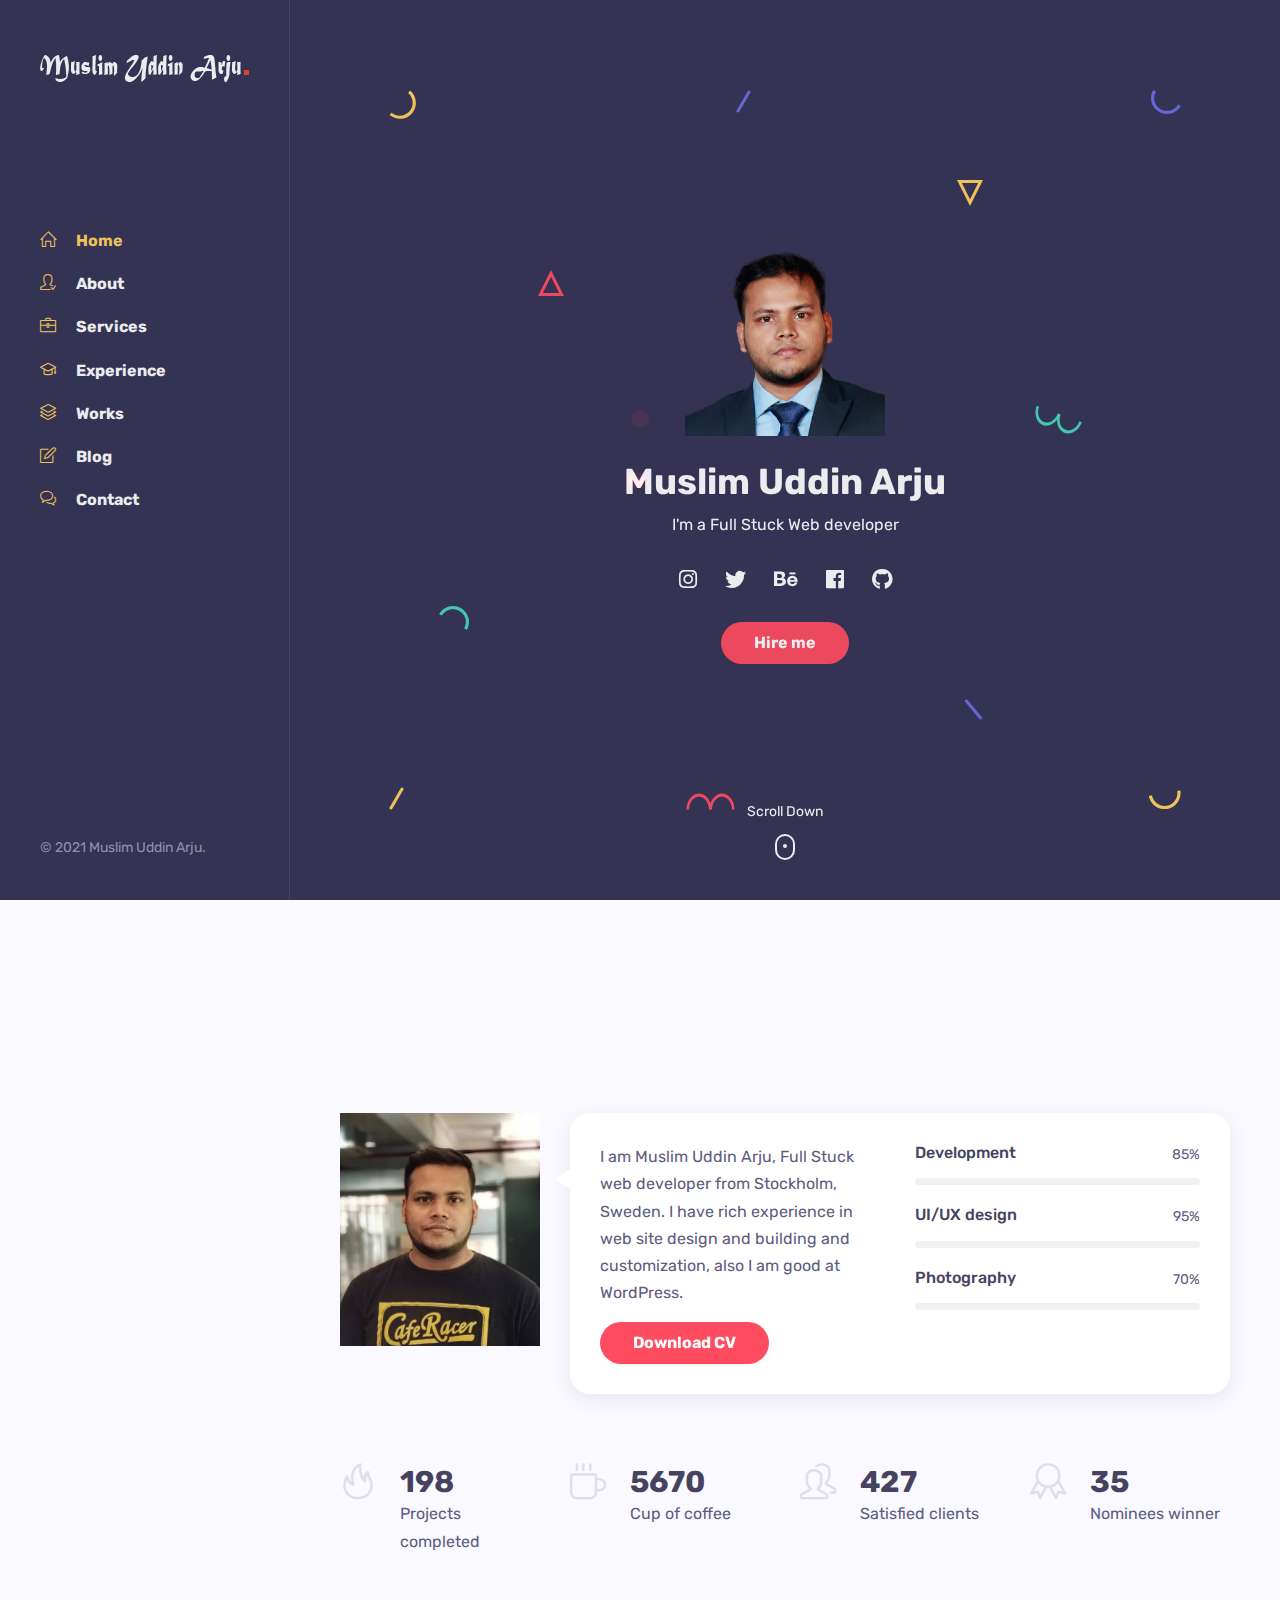
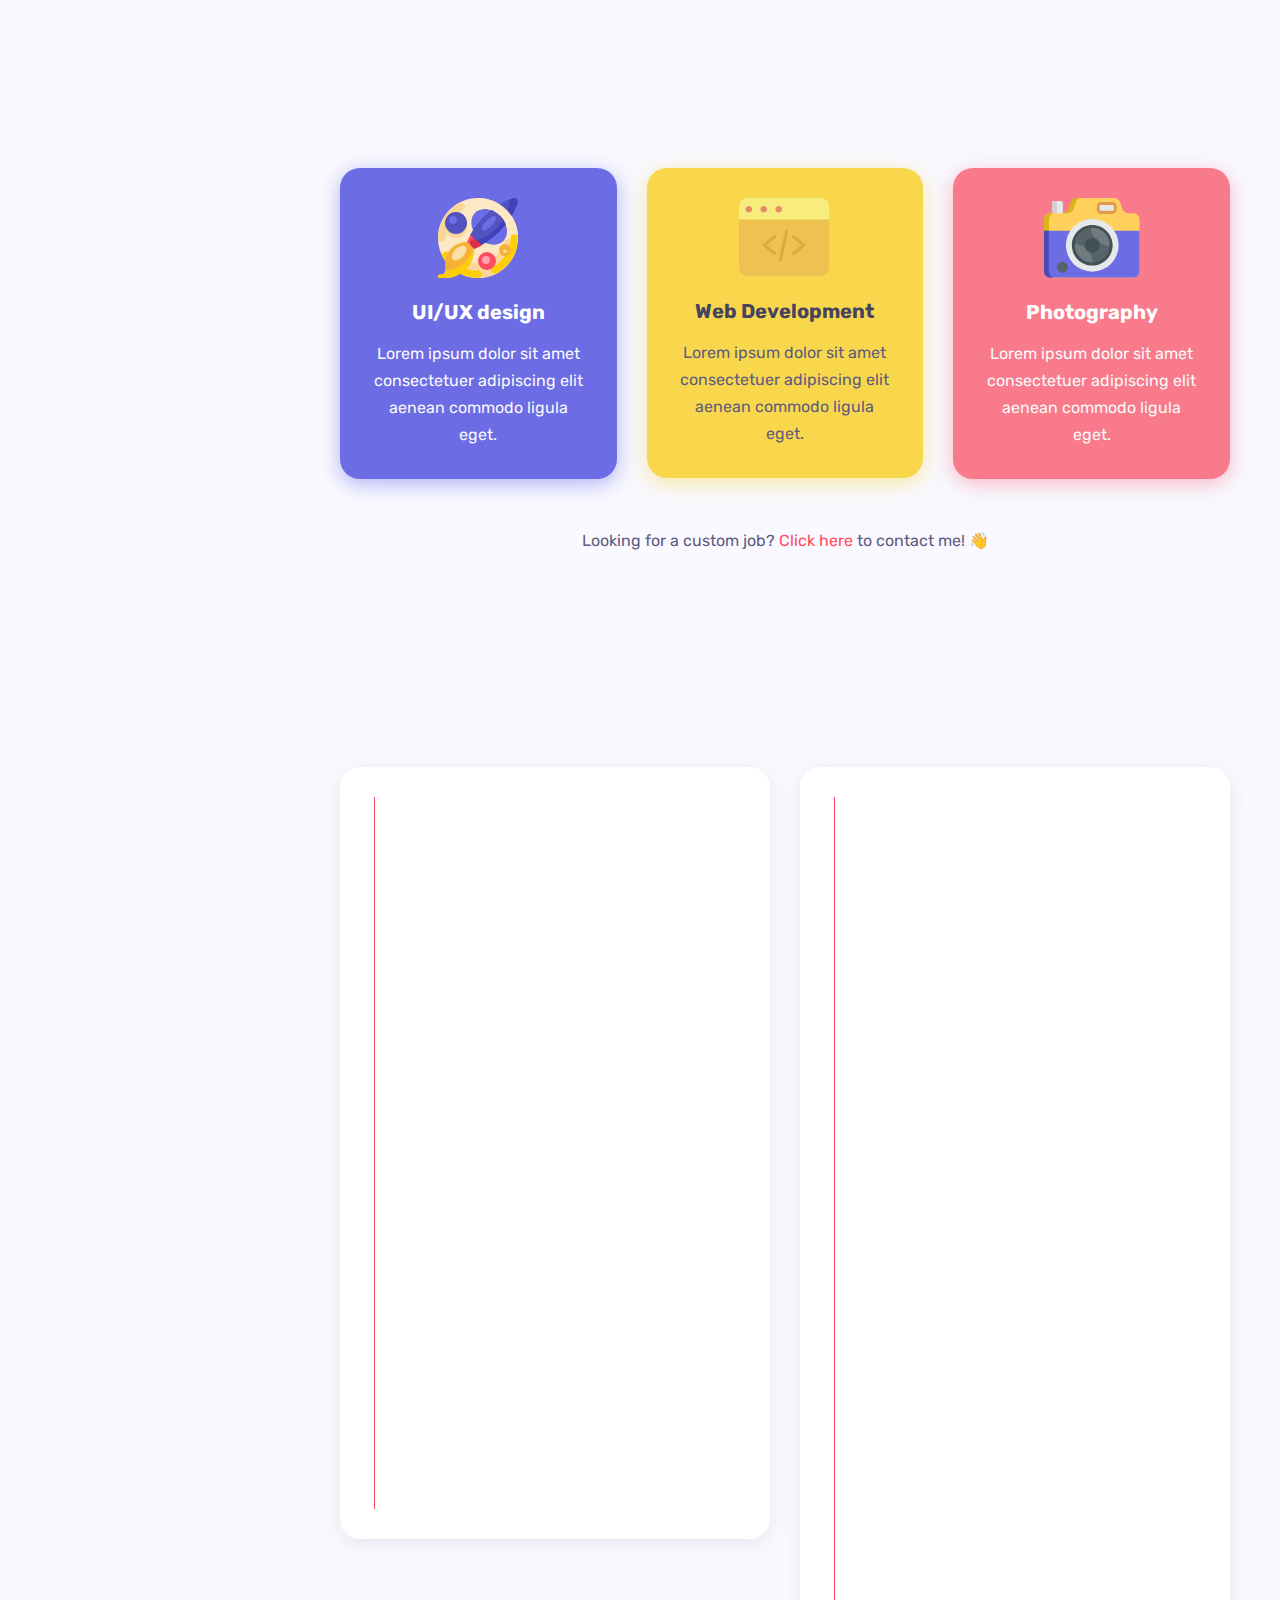
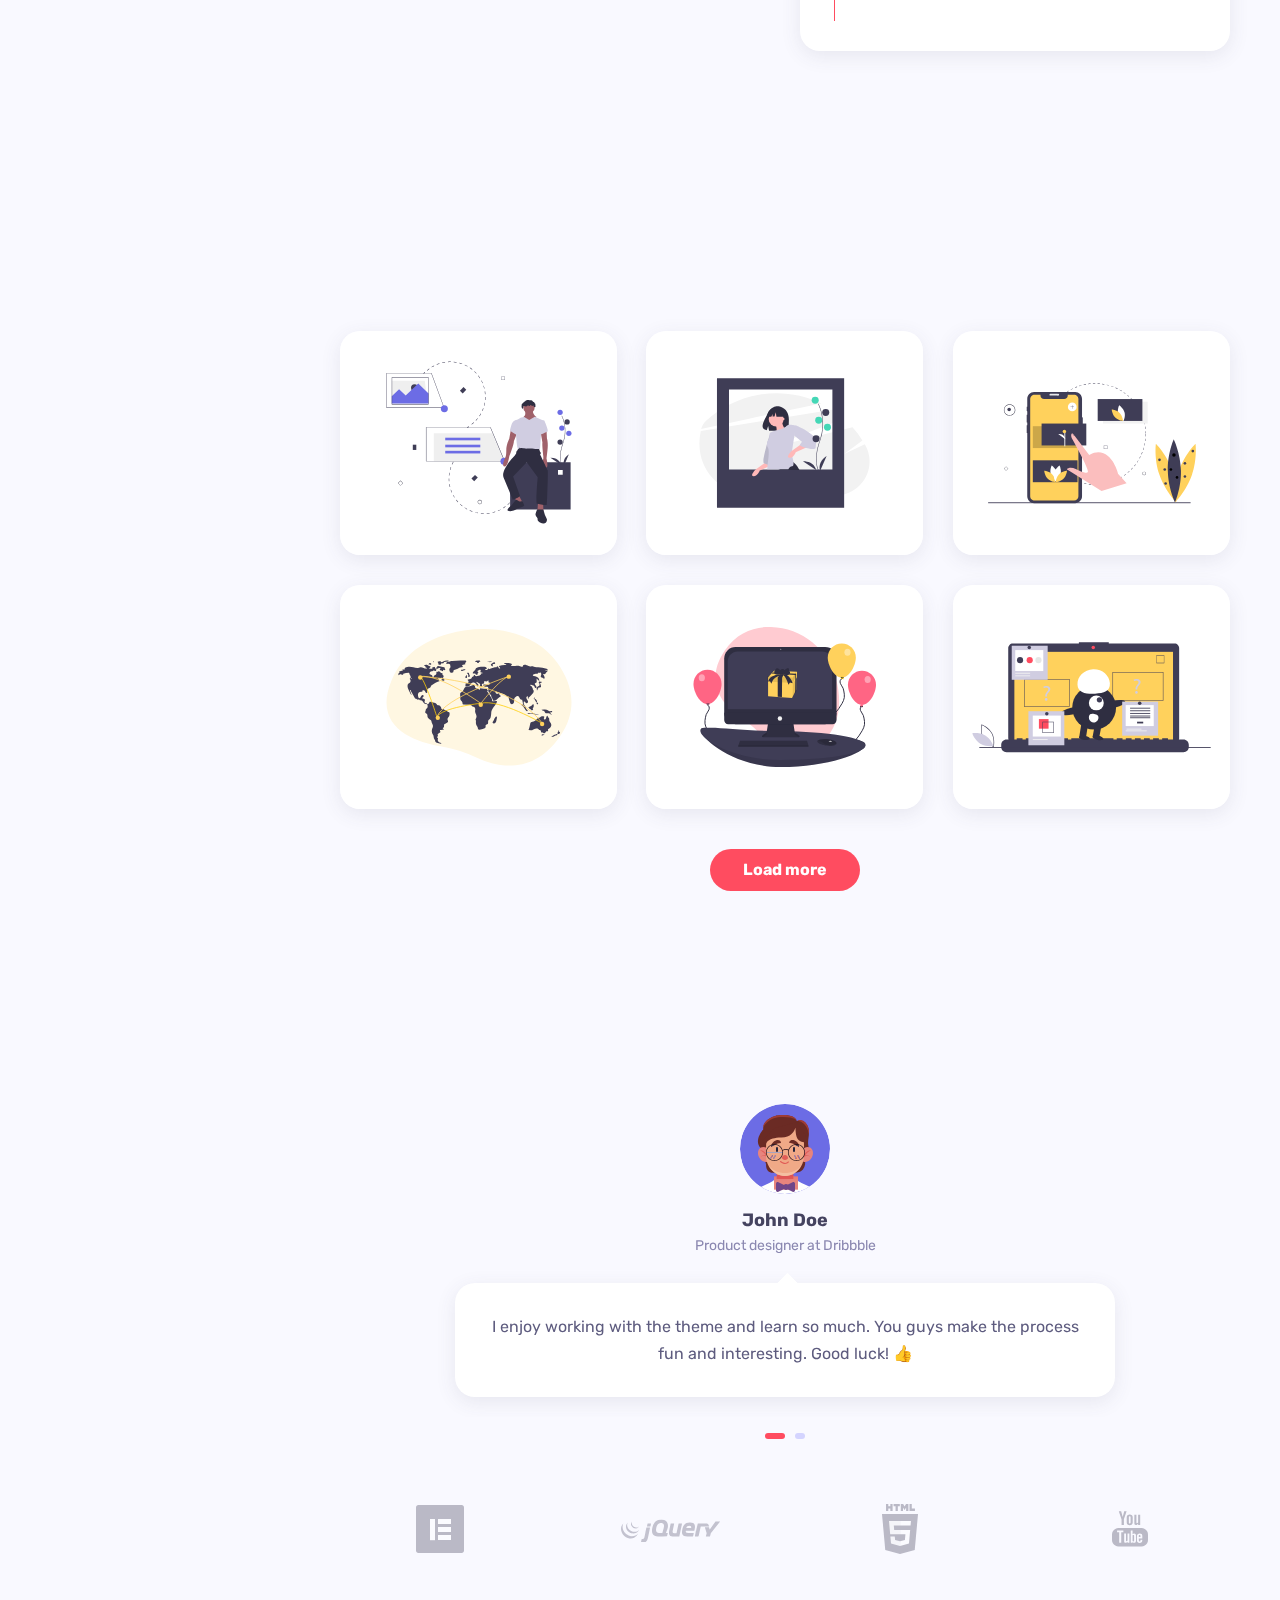
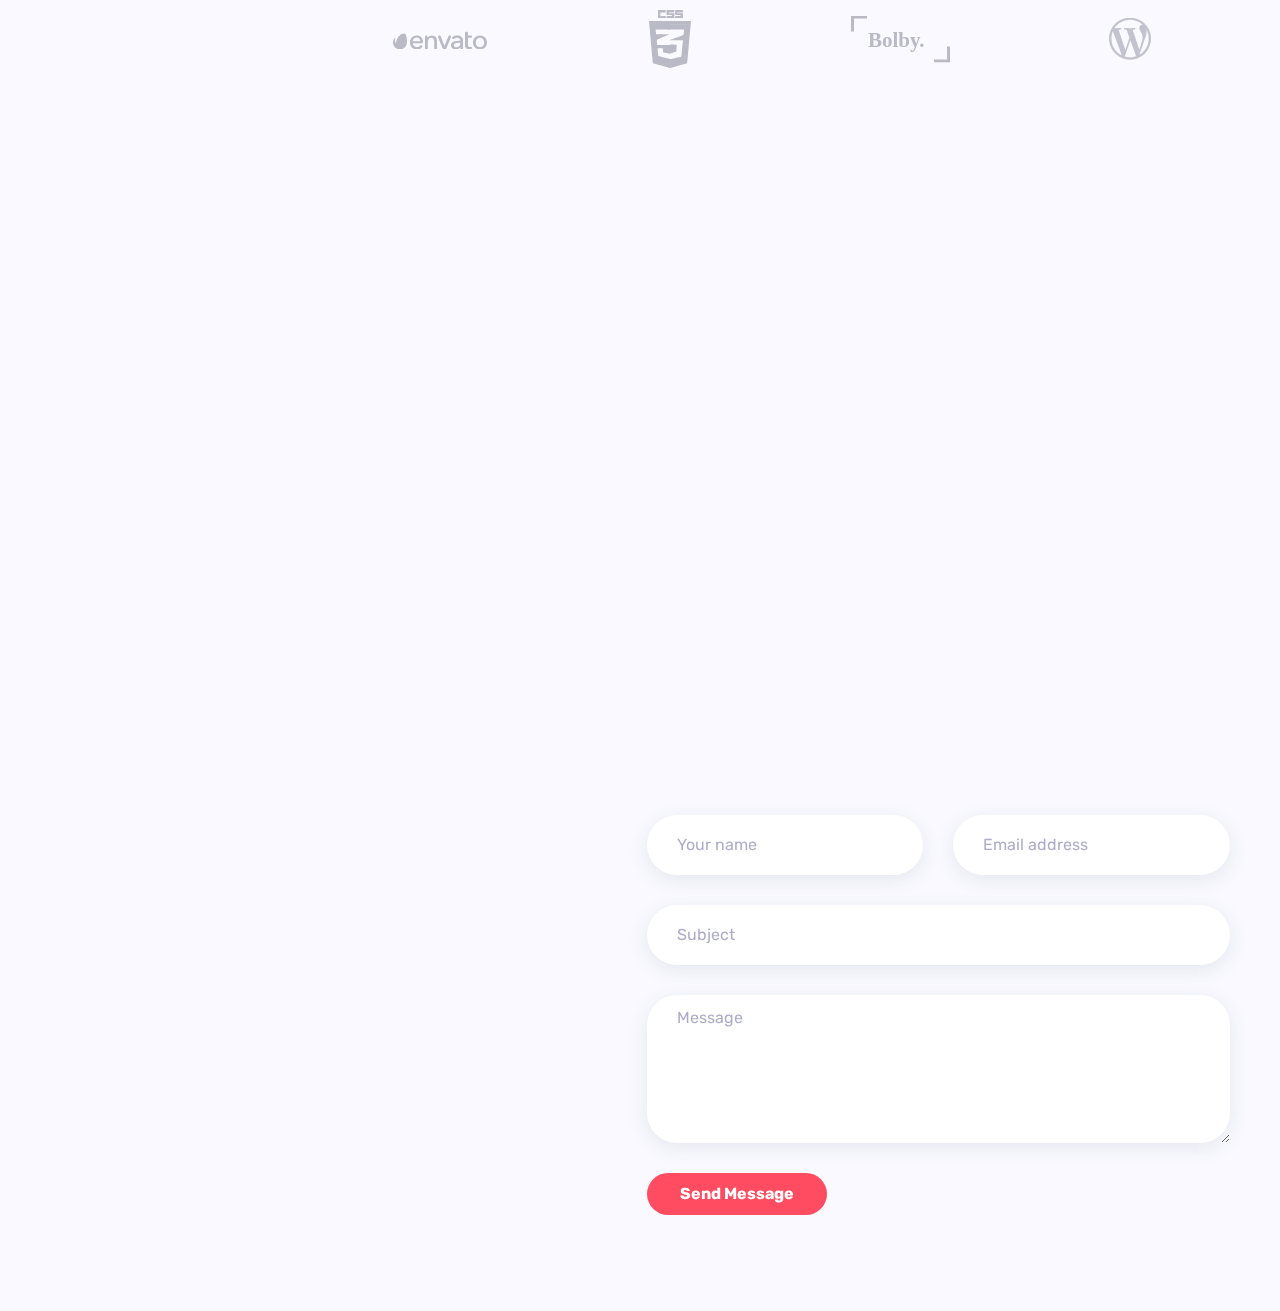
==== commit 37b2a233: "update content" ====
--- a/index.html
+++ b/index.html
@@ -120,7 +120,7 @@
 			<!-- intro -->
 			<div class="intro">
 				<!-- avatar image -->
-				<img src="images/avatar-1.svg" alt="Bolby" class="mb-4" />
+				<img src="images/me.png" alt="Muslim Uddin Arju" class="mb-4" />
 
 				<!-- info -->
 				<h1 class="mb-2 mt-0">Muslim Uddin Arju</h1>
@@ -196,7 +196,7 @@
 				<div class="col-md-3">
 					<div class="text-center text-md-left">
 						<!-- avatar image -->
-						<img src="images/avatar-2.svg" alt="Bolby" />
+						<img src="images/me2.jpg" alt="Muslim Uddin Arju" />
 					</div>
 					<div class="spacer d-md-none d-lg-none" data-height="30"></div>
 				</div>
@@ -386,27 +386,27 @@
 						<!-- timeline item -->
 						<div class="timeline-container wow fadeInUp">
 							<div class="content">
-								<span class="time">2019 - Present</span>
-								<h3 class="title">Academic Degree</h3>
-								<p>Lorem ipsum dolor sit amet quo ei simul congue exerci ad nec admodum perfecto.</p>
+								<span class="time">2020 - Present</span>
+								<h3 class="title">Master's Programme in Information Technology</h3>
+								<p>I am doing my master's at Halmstad University in Sweden. The pogram focus on machine learning and computer technology.</p>
 							</div>
 						</div>
 
 						<!-- timeline item -->
 						<div class="timeline-container wow fadeInUp" data-wow-delay="0.2s">
 							<div class="content">
-								<span class="time">2017 - 2013</span>
-								<h3 class="title">Bachelor’s Degree</h3>
-								<p>Lorem ipsum dolor sit amet quo ei simul congue exerci ad nec admodum perfecto.</p>
+								<span class="time">2016 - 2019</span>
+								<h3 class="title">Bachelor’s Degree in Computer Science</h3>
+								<p>I have done my bachelor's degree from Anglia Ruskin University, United Kingdom. Where my course was focus on software development and computer technology</p>
 							</div>
 						</div>
 
 						<!-- timeline item -->
 						<div class="timeline-container wow fadeInUp" data-wow-delay="0.4s">
 							<div class="content">
-								<span class="time">2013 - 2009</span>
-								<h3 class="title">Honours Degree</h3>
-								<p>Lorem ipsum dolor sit amet quo ei simul congue exerci ad nec admodum perfecto.</p>
+								<span class="time">2010 - 2014</span>
+								<h3 class="title">Diploma In Computer Technology</h3>
+								<p>I finished my diploma in computer technology from National Inistitute of Technology, Bangladesh. Where I have learn all basic of computer science</p>
 							</div>
 						</div>
 
@@ -428,27 +428,27 @@
 						<!-- timeline item -->
 						<div class="timeline-container wow fadeInUp">
 							<div class="content">
-								<span class="time">2019 - Present</span>
-								<h3 class="title">Web Designer</h3>
-								<p>Lorem ipsum dolor sit amet quo ei simul congue exerci ad nec admodum perfecto.</p>
+								<span class="time">2018 - Present</span>
+								<h3 class="title">Senior Web Designer at H3 Tech</h3>
+								<p>H3 Tech is a software company based in Kuala Lumpur Malaysia. I am working as senior web developer and I am head of web development team. My responsibility to this company is to lead handaling to delivery project and give support to existing customers </p>
 							</div>
 						</div>
 
 						<!-- timeline item -->
 						<div class="timeline-container wow fadeInUp" data-wow-delay="0.2s">
 							<div class="content">
-								<span class="time">2017 - 2013</span>
-								<h3 class="title">Front-End Developer</h3>
-								<p>Lorem ipsum dolor sit amet quo ei simul congue exerci ad nec admodum perfecto.</p>
+								<span class="time">2015 - 2017</span>
+								<h3 class="title">Back-End Developer at SM SOFT TECH</h3>
+								<p>This is a software farm based in chattogram, Bangladesh. I have workd here as a back-end web developer and I have done many projects under this company</p>
 							</div>
 						</div>
 
 						<!-- timeline item -->
 						<div class="timeline-container wow fadeInUp" data-wow-delay="0.4s">
 							<div class="content">
-								<span class="time">2013 - 2009</span>
-								<h3 class="title">Back-End Developer</h3>
-								<p>Lorem ipsum dolor sit amet quo ei simul congue exerci ad nec admodum perfecto.</p>
+								<span class="time">2013 - 2014</span>
+								<h3 class="title">Front-End Developer at R-Creation BD</h3>
+								<p>R-Creation BD it was a startup software company when I joined to this company. I worked here as a Front-End web develop and also I was the Trainer for web development courses.</p>
 							</div>
 						</div>
 
@@ -628,59 +628,7 @@
 	</section>
 	
 	<!-- section prices -->
-	<section id="prices">
-
-		<div class="container">
-			
-			<!-- section title -->
-			<h2 class="section-title wow fadeIn">Pricing Plans</h2>
-
-			<div class="spacer" data-height="60"></div>
-			
-			<div class="row">
-				
-				<div class="col-md-4 pr-md-0 mt-md-4 mt-0">
-					<!-- price item -->
-					<div class="price-item bg-white rounded shadow-dark text-center">
-						<img src="images/price-1.svg" alt="Regular" />
-						<h2 class="plan">Basic</h2>
-						<p>A Simple option but powerful to manage your business</p>
-						<p>Email support</p>
-						<h3 class="price"><em>$</em>9<span>Month</span></h3>
-						<a href="#" class="btn btn-default">Get Started</a>
-					</div>
-				</div>
-
-				<div class="col-md-4 px-md-0 my-4 my-md-0">
-					<!-- price item recommended-->
-					<div class="price-item bg-white rounded shadow-dark text-center best">
-						<span class="badge">Recommended</span>
-						<img src="images/price-2.svg" alt="Premium" />
-						<h2 class="plan">Premium</h2>
-						<p>Unlimited product including apps integrations and more features</p>
-						<p>Mon-Fri support</p>
-						<h3 class="price"><em>$</em>49<span>Month</span></h3>
-						<a href="#" class="btn btn-default">Get Started</a>
-					</div>
-				</div>
-
-				<div class="col-md-4 pl-md-0 mt-md-4 mt-0">
-					<!-- price item -->
-					<div class="price-item bg-white rounded shadow-dark text-center">
-						<img src="images/price-3.svg" alt="Ultimate" />
-						<h2 class="plan">Ultimate</h2>
-						<p>A wise option for large companies and individuals</p>
-						<p>24/7 support</p>
-						<h3 class="price"><em>$</em>99<span>Month</span></h3>
-						<a href="#" class="btn btn-default">Get Started</a>
-					</div>
-				</div>
-
-			</div>
-
-		</div>
-
-	</section>
+
 	
 	<!-- section testimonials -->
 	<section id="testimonials">
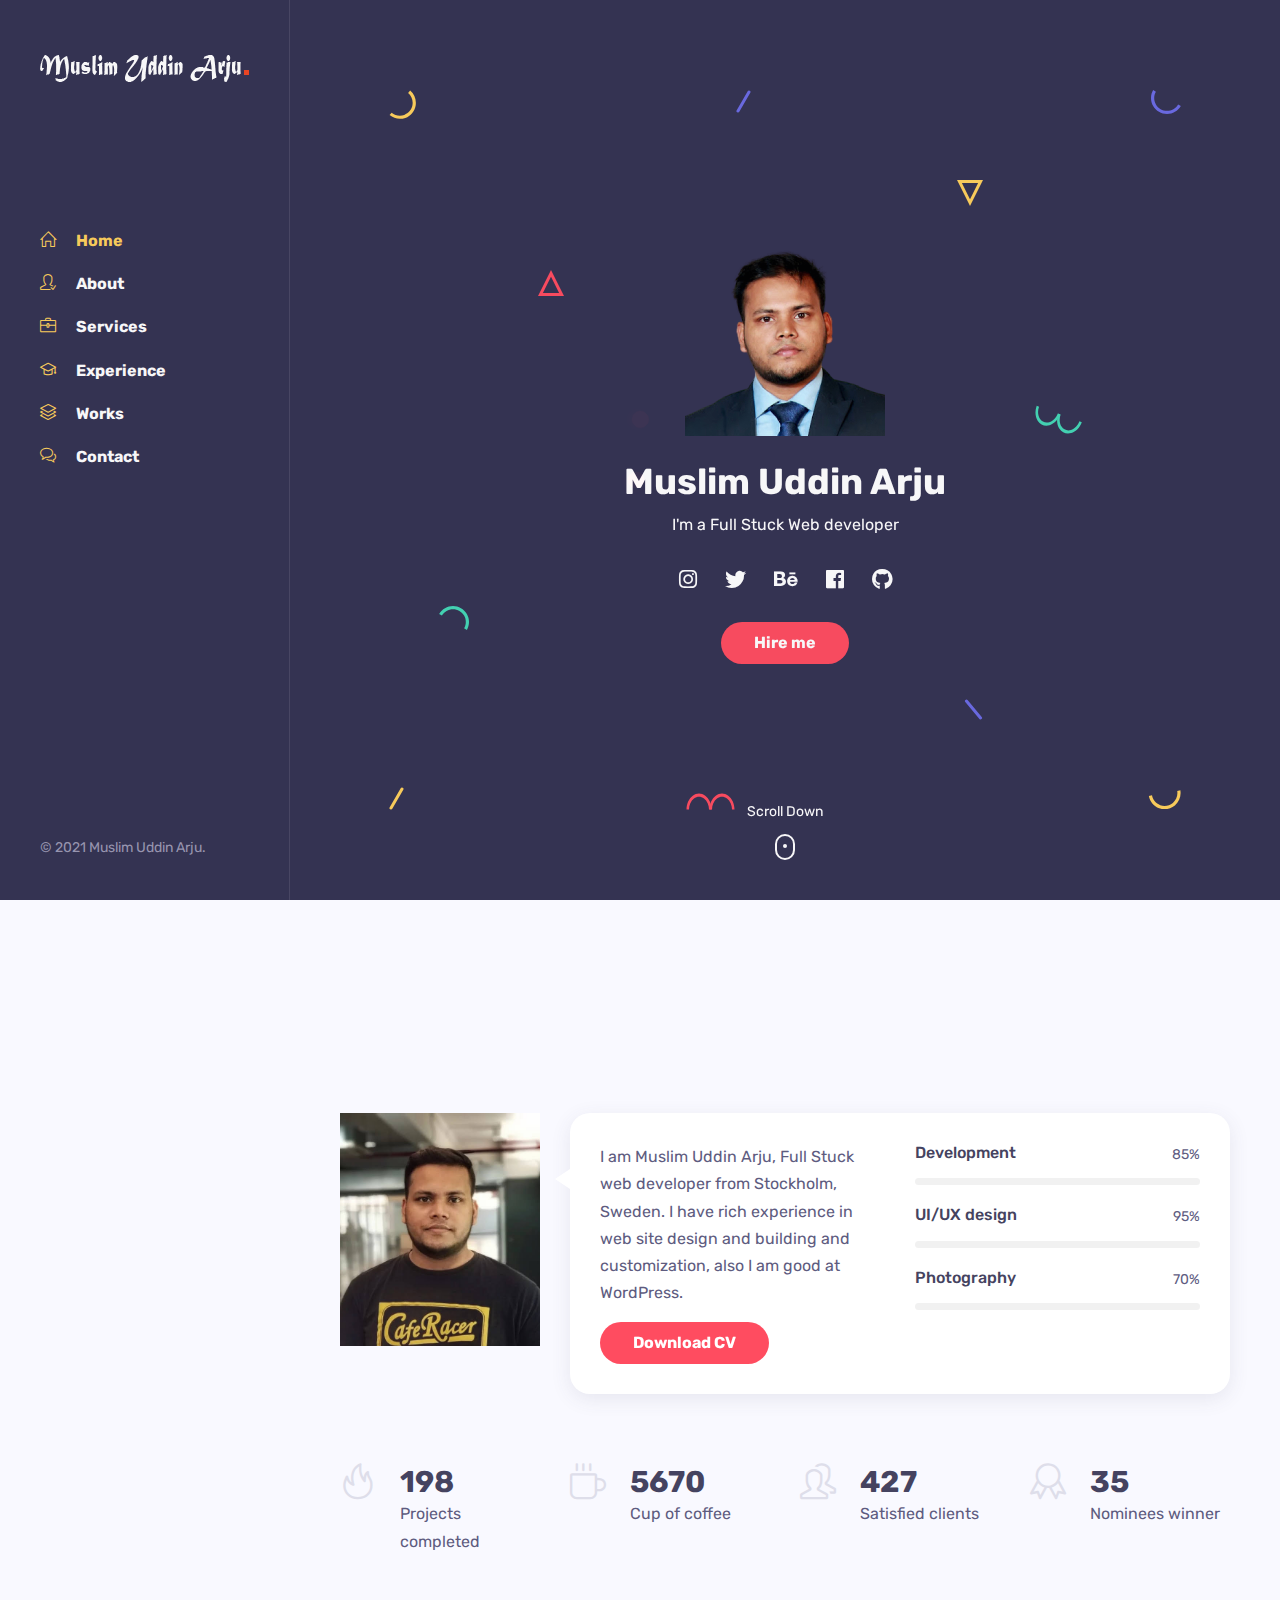
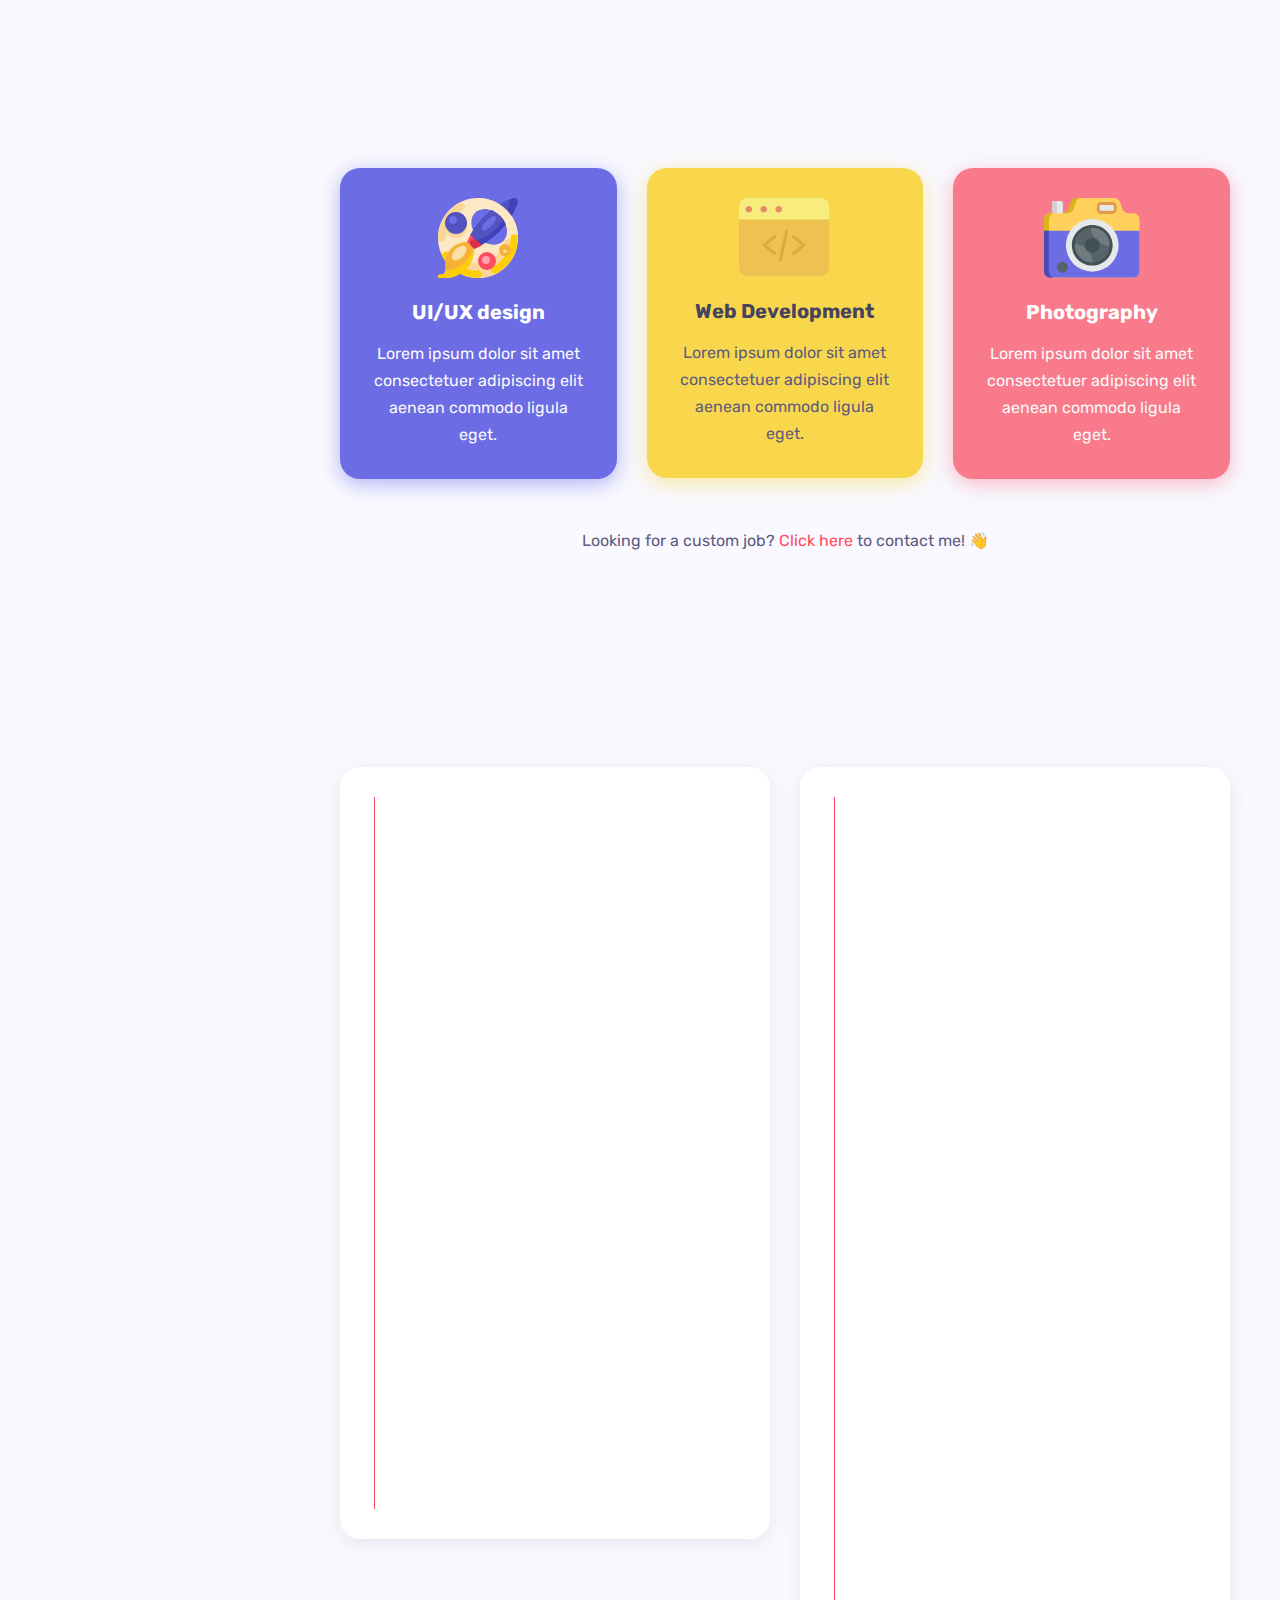
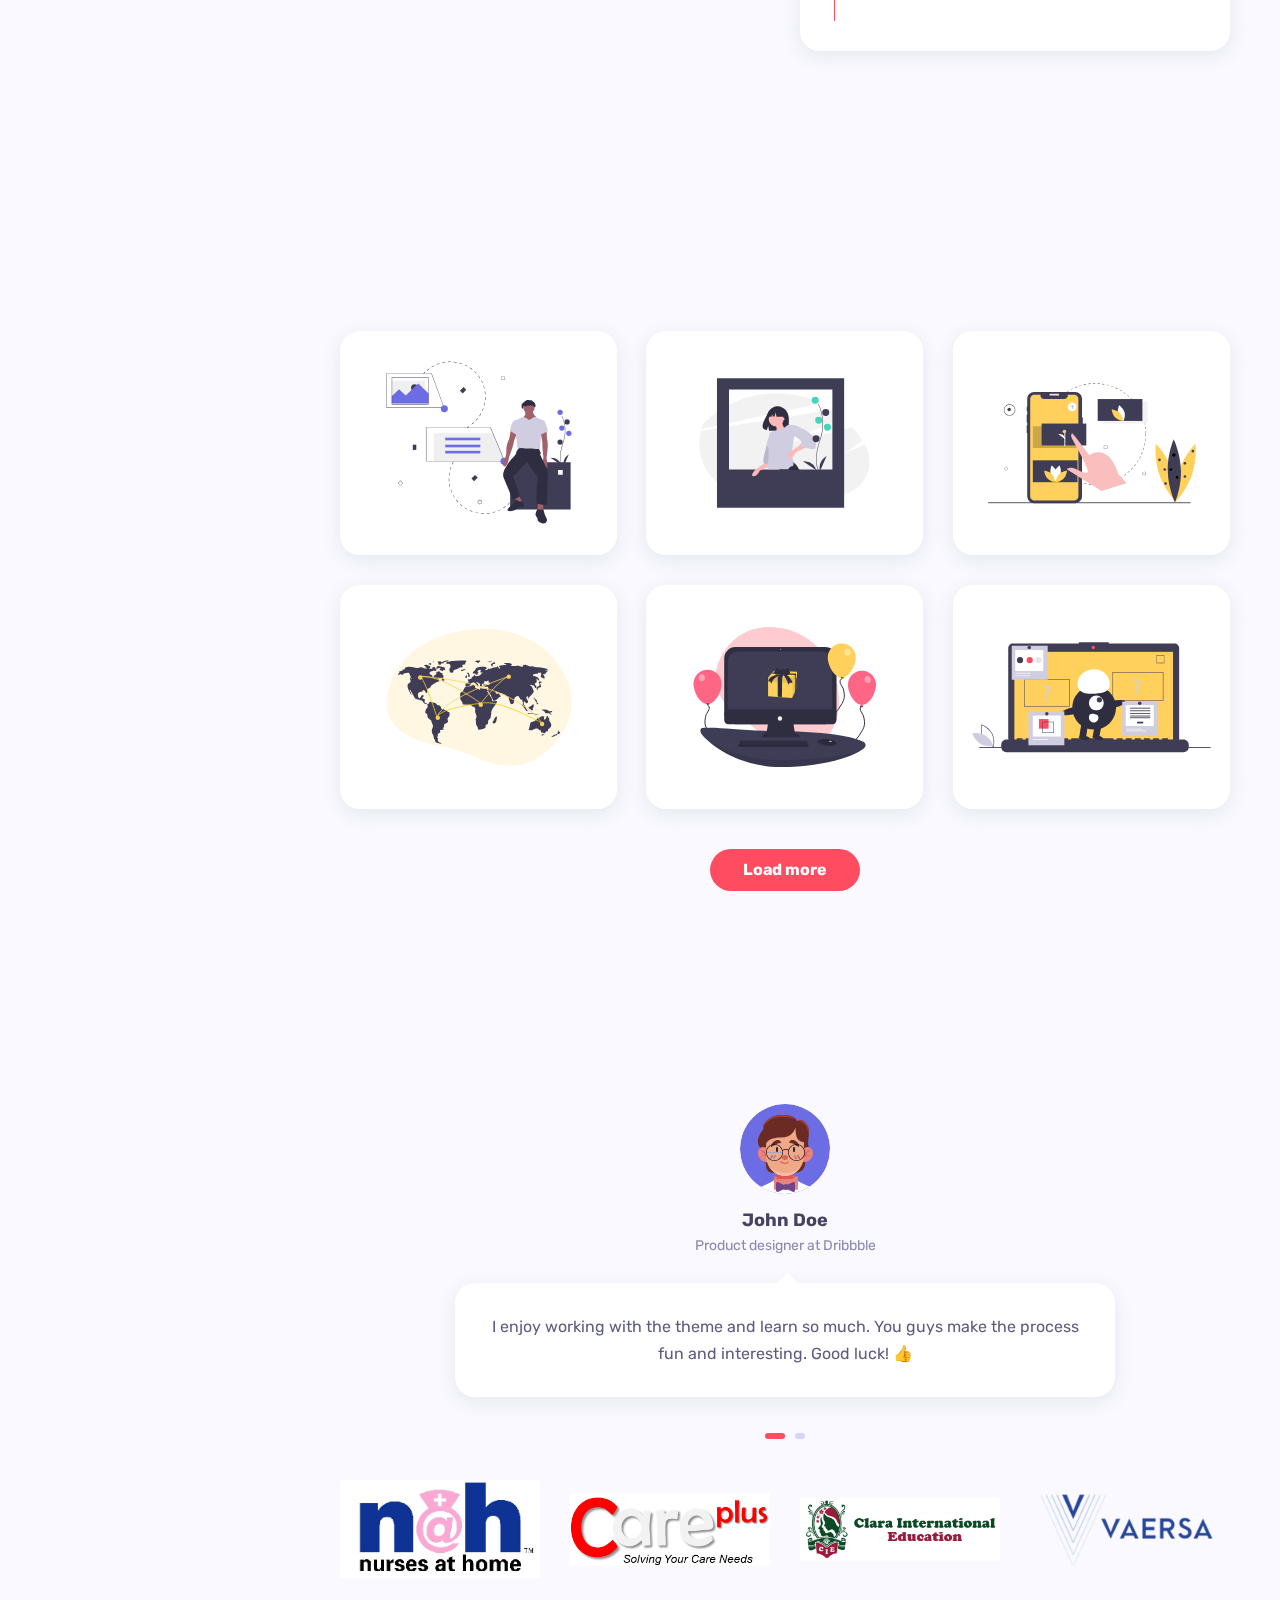
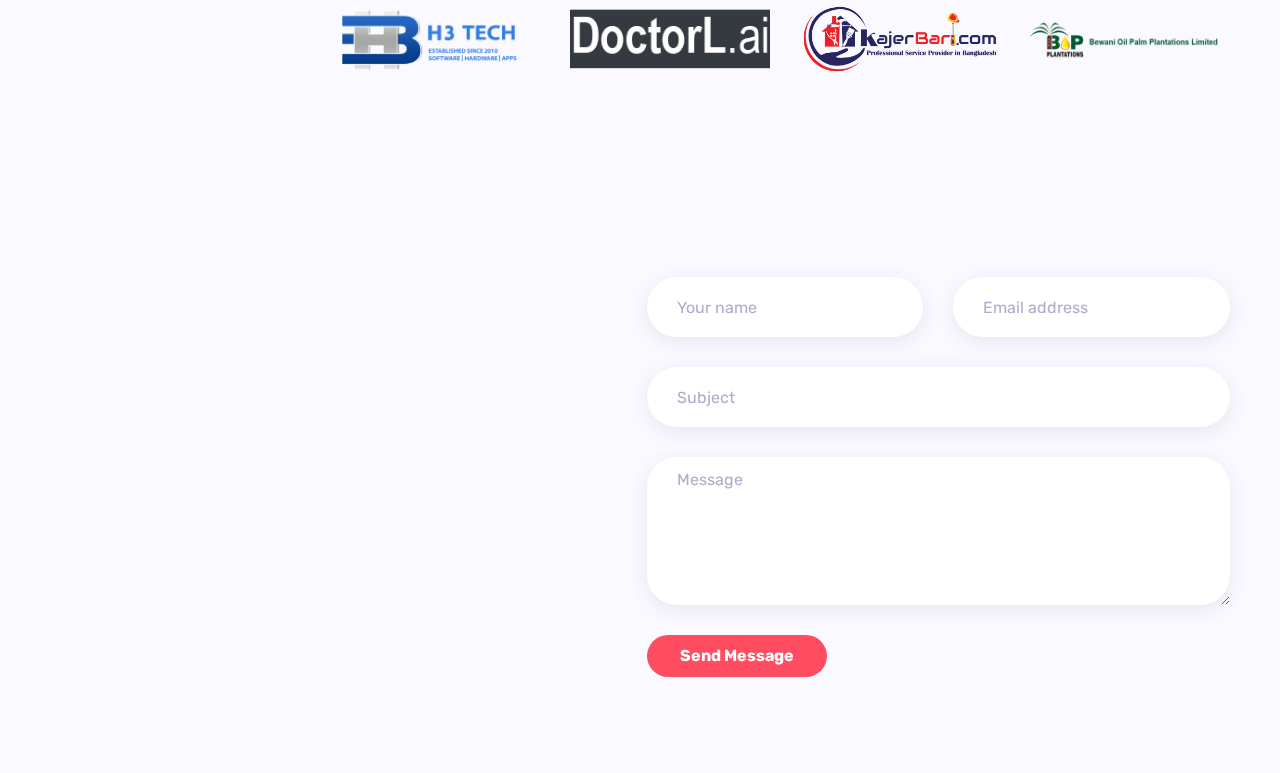
==== commit 8ba12096: "update content and add meta tags" ====
--- a/index.html
+++ b/index.html
@@ -3,8 +3,11 @@
 <html lang="en-US">
 <head>
 	<meta http-equiv="Content-Type" content="text/html; charset=UTF-8">
-	<title>MUARJU - Engr. Mohammad Muslim Uddin Arju</title>
-	<meta name="description" content="Engr. Mohammad Muslim Uddin Arju">
+	<title>Muslim Uddin Arju</title>
+	<meta name="description" content="I am Muslim Uddin Arju, Full Stuck web developer from Stockholm, Sweden. I have rich experience in web site design and building and customization, also I am good at WordPress.">
+	<meta name="keyword" content="ui ux web developer, Freelancer, Muslim uddin Arju, Arju, Muslim, frontend developer, software engineer, freelancer near me">
+	<link rel="canonical" href="https://muarju.github.io/" />
+	<meta name="robots" content="index, follow">
 	<meta name="viewport" content="width=device-width, initial-scale=1, maximum-scale=1">
 	<link rel="shortcut icon" type="image/x-icon" href="images/favicon.png">
 
@@ -21,6 +24,12 @@
       <script src="https://oss.maxcdn.com/html5shiv/3.7.2/html5shiv.min.js"></script>
       <script src="https://oss.maxcdn.com/respond/1.4.2/respond.min.js"></script>
     <![endif]-->
+	<meta property="og:type" content="Website" />
+	<meta property="og:title" content="Muslim Uddin Arju" />
+	<meta property="og:description" content="I am Muslim Uddin Arju, Full Stuck web developer from Stockholm, Sweden. I have rich experience in web site design and building and customization, also I am good at WordPress." />
+	<meta property="og:image" content="images/me.png" />
+	<meta property="og:url" content="https://muarju.github.io/" />	
+	<meta property="og:site_name" content="Arju Protfolio" />
 
 </head>
 
@@ -73,7 +82,7 @@
 		<!-- logo image -->
 		<div class="site-logo">
 			<a href="index.html">
-				<img src="images/logo.png" alt="Bolby" />
+				<img src="images/logo.png" alt="Muslim Uddin Arju" />
 			</a>
 		</div>
 	</div>
@@ -85,7 +94,7 @@
 	<!-- logo image -->
 	<div class="site-logo">
 		<a href="index.html">
-			<img src="images/logo.png" alt="Bolby" />
+			<img src="images/logo.png" alt="Muslim Uddin Arju" />
 		</a>
 	</div>
 	
@@ -97,7 +106,7 @@
 			<li><a href="#services"><i class="icon-briefcase"></i>Services</a></li>
 			<li><a href="#experience"><i class="icon-graduation"></i>Experience</a></li>
 			<li><a href="#works"><i class="icon-layers"></i>Works</a></li>
-			<li><a href="#blog"><i class="icon-note"></i>Blog</a></li>
+			<!-- <li><a href="#blog"><i class="icon-note"></i>Blog</a></li> -->
 			<li><a href="#contact"><i class="icon-bubbles"></i>Contact</a></li>
 		</ul>
 	</nav>
@@ -596,7 +605,7 @@
 
 				<!-- portfolio item -->
 				<div class="col-md-4 col-sm-6 grid-item creative design">
-					<a href="https://themeforest.net/user/pxlsolutions/portfolio" target="_blank">
+					<a href="https://muarju.github.io/" target="_blank">
 						<div class="portfolio-item rounded shadow-dark">
 							<div class="details">
 								<span class="term">Creative, Design</span>
@@ -674,7 +683,7 @@
 					<!-- client item -->
 					<div class="client-item">
 						<div class="inner">
-							<img src="images/client-1.svg" alt="client-name" />
+							<img src="images/works/N@H-Logosmall-web.png" alt="Nurses at home" />
 						</div>
 					</div>
 				</div>
@@ -682,7 +691,7 @@
 					<!-- client item -->
 					<div class="client-item">
 						<div class="inner">
-							<img src="images/client-2.svg" alt="client-name" />
+							<img src="images/works/careplus.png" alt="CarePlus Asia" />
 						</div>
 					</div>
 				</div>
@@ -690,7 +699,7 @@
 					<!-- client item -->
 					<div class="client-item">
 						<div class="inner">
-							<img src="images/client-3.svg" alt="client-name" />
+							<img src="images/works/cropped-CIE-logo-website.png" alt="CLARA International Aesthetic College Sdn Bhd" />
 						</div>
 					</div>
 				</div>
@@ -698,7 +707,7 @@
 					<!-- client item -->
 					<div class="client-item">
 						<div class="inner">
-							<img src="images/client-4.svg" alt="client-name" />
+							<img src="images/works/vaersa.png" alt="Vaersa.my" />
 						</div>
 					</div>
 				</div>
@@ -706,7 +715,7 @@
 					<!-- client item -->
 					<div class="client-item">
 						<div class="inner">
-							<img src="images/client-5.svg" alt="client-name" />
+							<img src="images/works/h3-Tech.png" alt="H3-tech" />
 						</div>
 					</div>
 				</div>
@@ -714,7 +723,7 @@
 					<!-- client item -->
 					<div class="client-item">
 						<div class="inner">
-							<img src="images/client-6.svg" alt="client-name" />
+							<img class="bg-dark" src="images/works/doctorl-logo-light.png" alt="Doctor Lai" />
 						</div>
 					</div>
 				</div>
@@ -722,7 +731,7 @@
 					<!-- client item -->
 					<div class="client-item">
 						<div class="inner">
-							<img src="images/client-7.svg" alt="client-name" />
+							<img src="images/works/kajerbari.png" alt="Kajerbari.com" />
 						</div>
 					</div>
 				</div>
@@ -730,91 +739,10 @@
 					<!-- client item -->
 					<div class="client-item">
 						<div class="inner">
-							<img src="images/client-8.svg" alt="client-name" />
-						</div>
-					</div>
-				</div>
-			</div>
-
-		</div>
-
-	</section>
-	
-	<!-- section blog -->
-	<section id="blog">
-
-		<div class="container">
-			
-			<!-- section title -->
-			<h2 class="section-title wow fadeInUp">Latest Posts</h2>
-
-			<div class="spacer" data-height="60"></div>
-			
-			<div class="row blog-wrapper">
-				
-				<div class="col-md-4">
-					<!-- blog item -->
-					<div class="blog-item rounded bg-white shadow-dark wow fadeIn">
-						<div class="thumb">
-							<a href="#">
-								<span class="category">Reviews</span>
-							</a>
-							<a href="#">
-								<img src="images/blog/1.svg" alt="blog-title" />
-							</a>
-						</div>
-						<div class="details">
-							<h4 class="my-0 title"><a href="#">5 Best App Development Tool for Your Project</a></h4>
-							<ul class="list-inline meta mb-0 mt-2">
-								<li class="list-inline-item">09 February, 2020</li>
-								<li class="list-inline-item">Bolby</li>
-							</ul>
-						</div>
-					</div>
-				</div>
-
-				<div class="col-md-4">
-					<!-- blog item -->
-					<div class="blog-item rounded bg-white shadow-dark wow fadeIn">
-						<div class="thumb">
-							<a href="#">
-								<span class="category">Tutorial</span>
-							</a>
-							<a href="#">
-								<img src="images/blog/2.svg" alt="blog-title" />
-							</a>
-						</div>
-						<div class="details">
-							<h4 class="my-0 title"><a href="#">Common Misconceptions About Payment</a></h4>
-							<ul class="list-inline meta mb-0 mt-2">
-								<li class="list-inline-item">07 February, 2020</li>
-								<li class="list-inline-item">Bolby</li>
-							</ul>
-						</div>
-					</div>
-				</div>
-
-				<div class="col-md-4">
-					<!-- blog item -->
-					<div class="blog-item rounded bg-white shadow-dark wow fadeIn">
-						<div class="thumb">
-							<a href="#">
-								<span class="category">Business</span>
-							</a>
-							<a href="#">
-								<img src="images/blog/3.svg" alt="blog-title" />
-							</a>
-						</div>
-						<div class="details">
-							<h4 class="my-0 title"><a href="#">3 Things To Know About Startup Business</a></h4>
-							<ul class="list-inline meta mb-0 mt-2">
-								<li class="list-inline-item">06 February, 2020</li>
-								<li class="list-inline-item">Bolby</li>
-							</ul>
-						</div>
-					</div>
-				</div>
-
+							<img src="images/works/logo-BOPPL.png" alt="Bewani Oil Palm Plantations Limited" />
+						</div>
+					</div>
+				</div>
 			</div>
 
 		</div>
@@ -837,7 +765,7 @@
 					<!-- contact info -->
 					<div class="contact-info">
 						<h3 class="wow fadeInUp">Let's talk about everything!</h3>
-						<p class="wow fadeInUp">Don't like forms? Send me an <a href="mailto:name@example.com">email</a>. 👋</p>
+						<p class="wow fadeInUp">Don't like forms? Send me an <a href="mailto:muslimuddinarju@gmail.com">email</a>. 👋</p>
 					</div>
 				</div>
 
--- a/css/style.css
+++ b/css/style.css
@@ -1,10 +1,10 @@
 @charset "UTF-8";
 /*
-Template Name: Bolby
+Template Name: Arju's Portfolio Template
 Version: 1.0
-Author: PxlSolutions
-Author URI: http://themeforest.net/user/pxlsolutions
-Description: Portfolio/CV/Resume HTML Template
+Author: Muslim Uddin Arju
+Author URI: https://muarju.github.io/
+
 
 [TABLE OF CONTENTS]
 
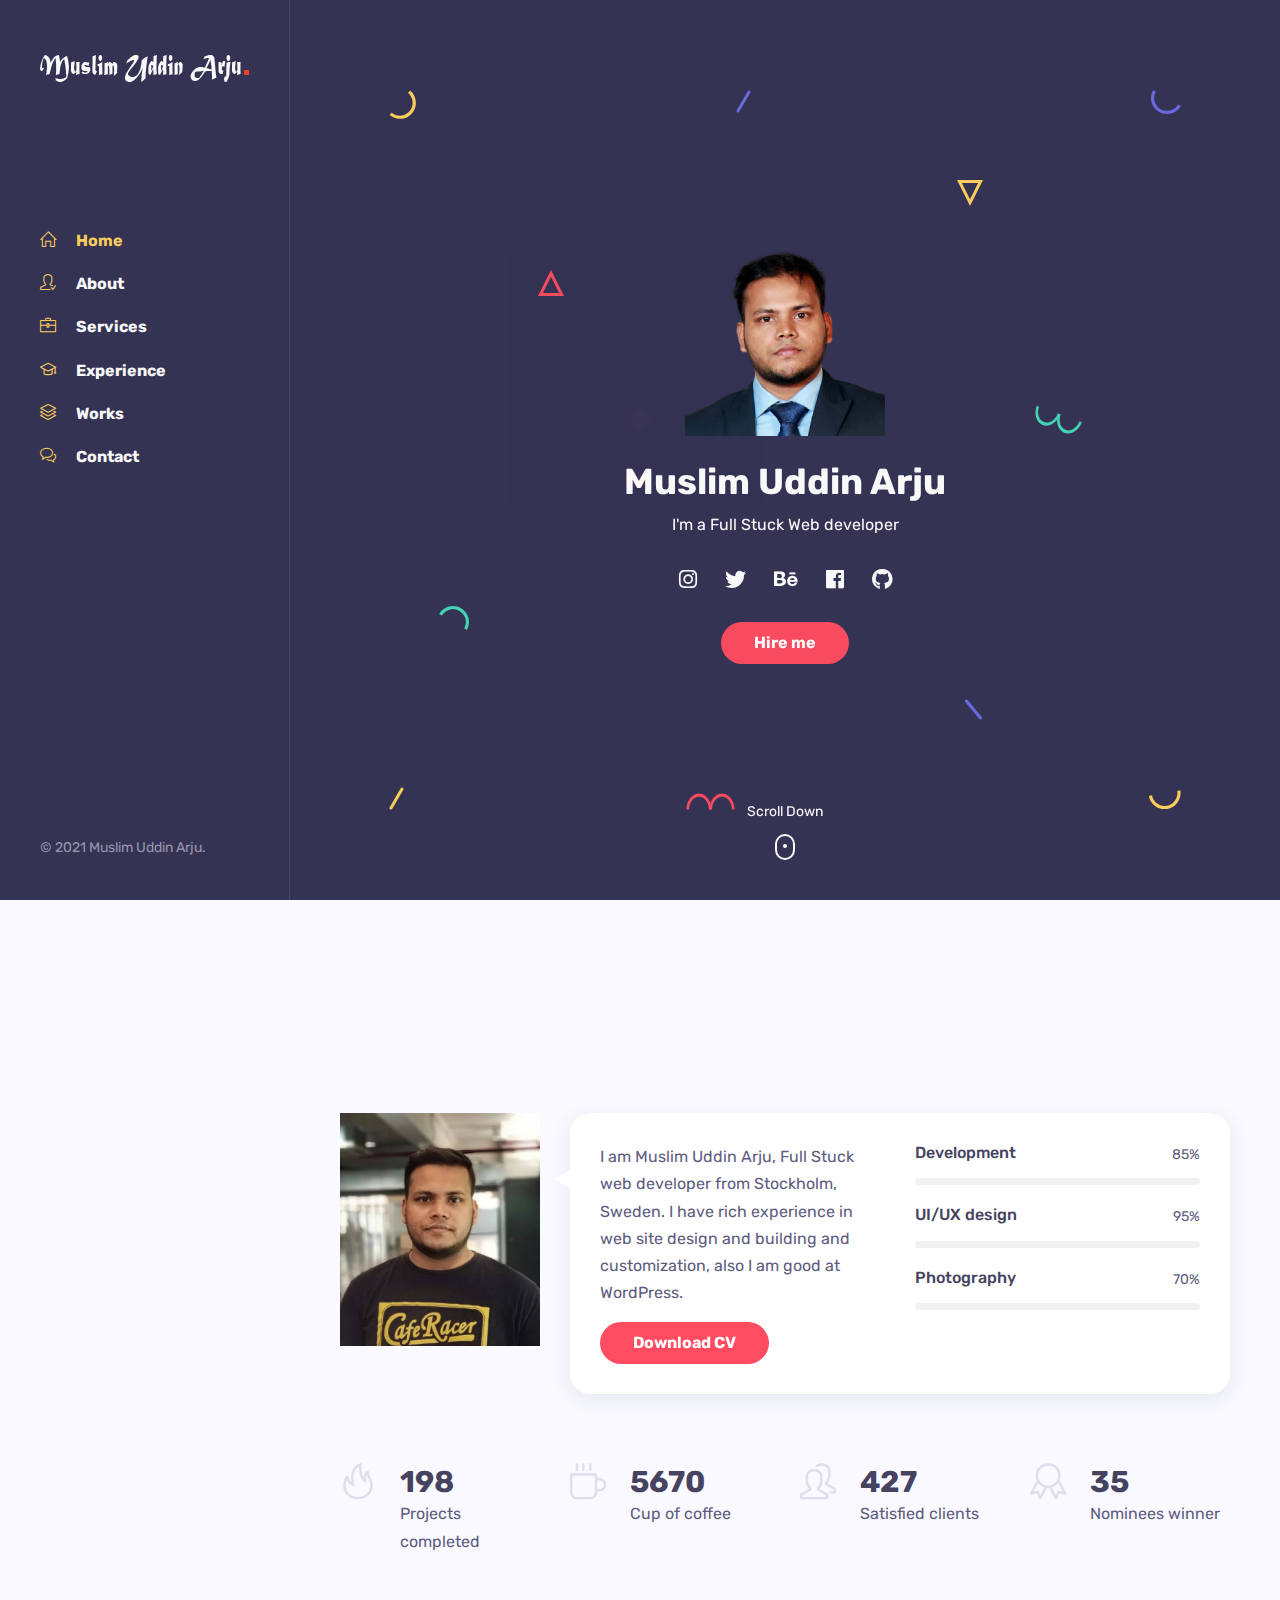
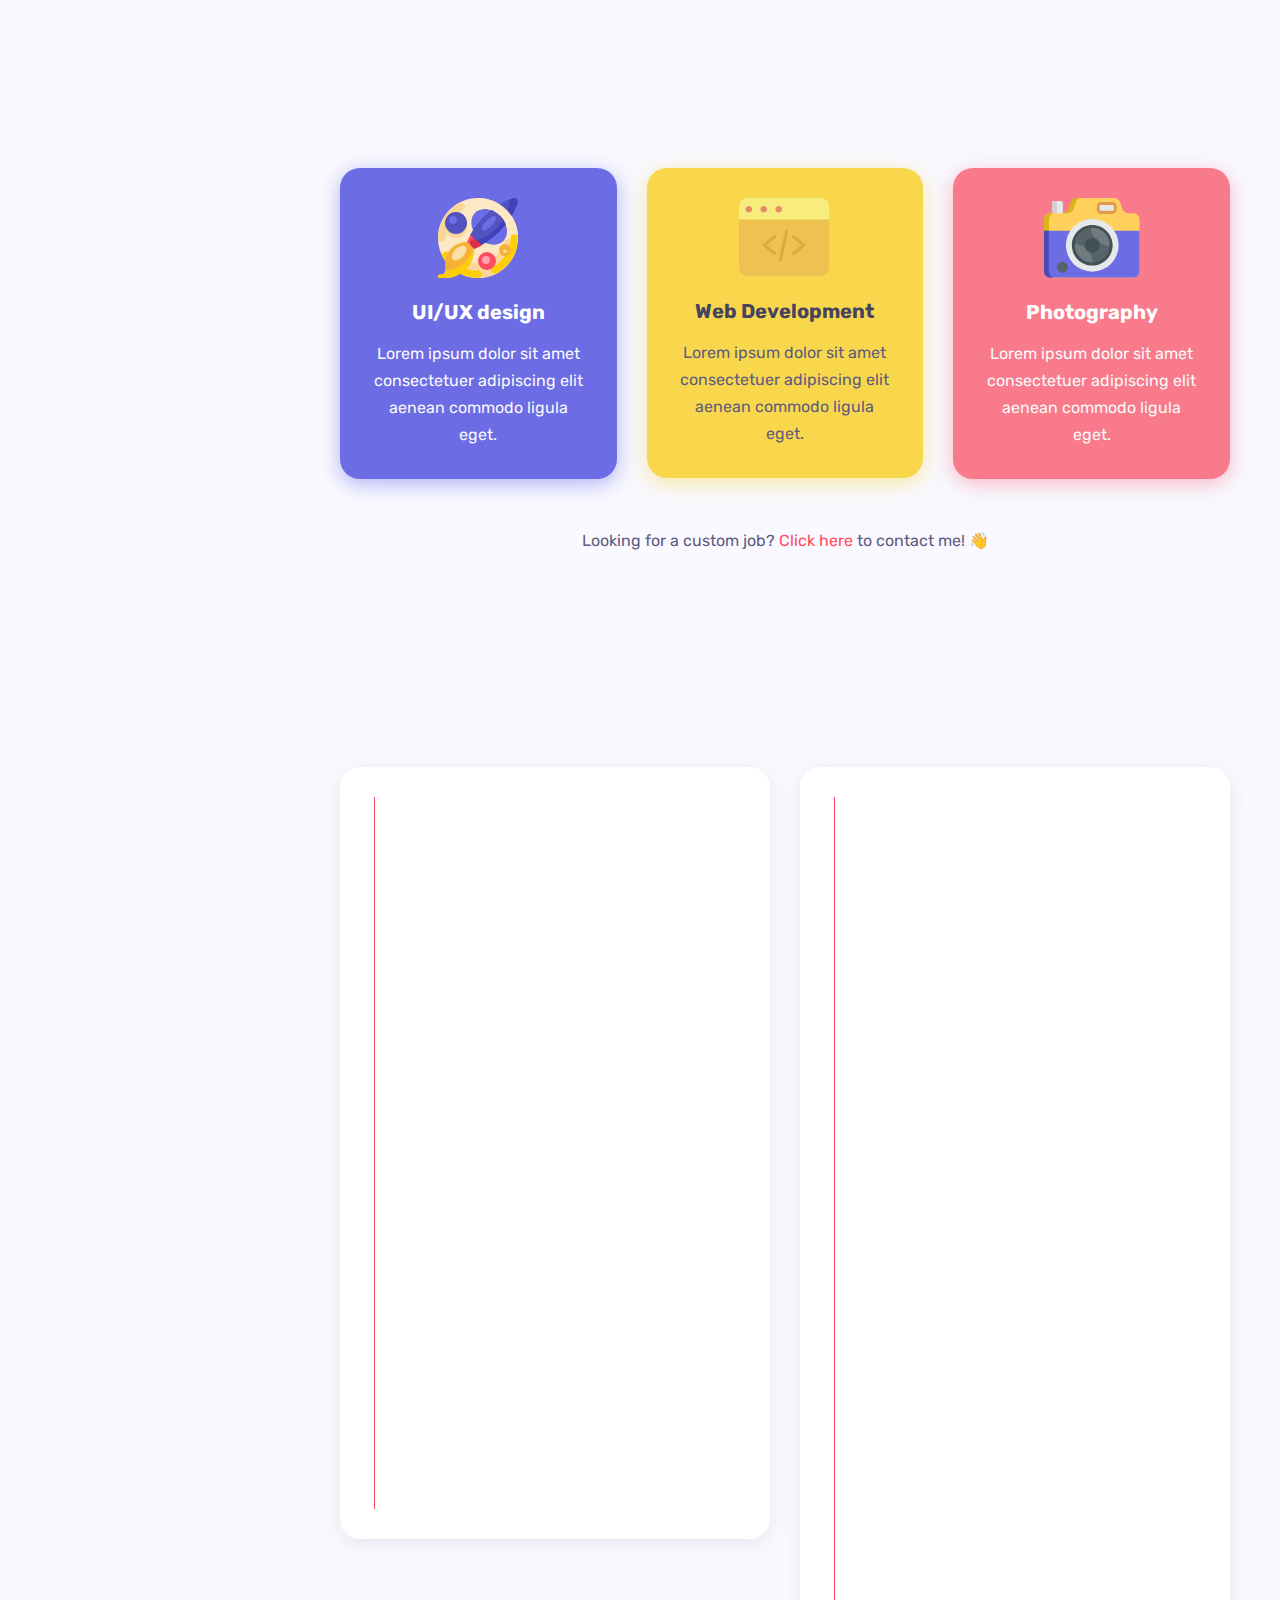
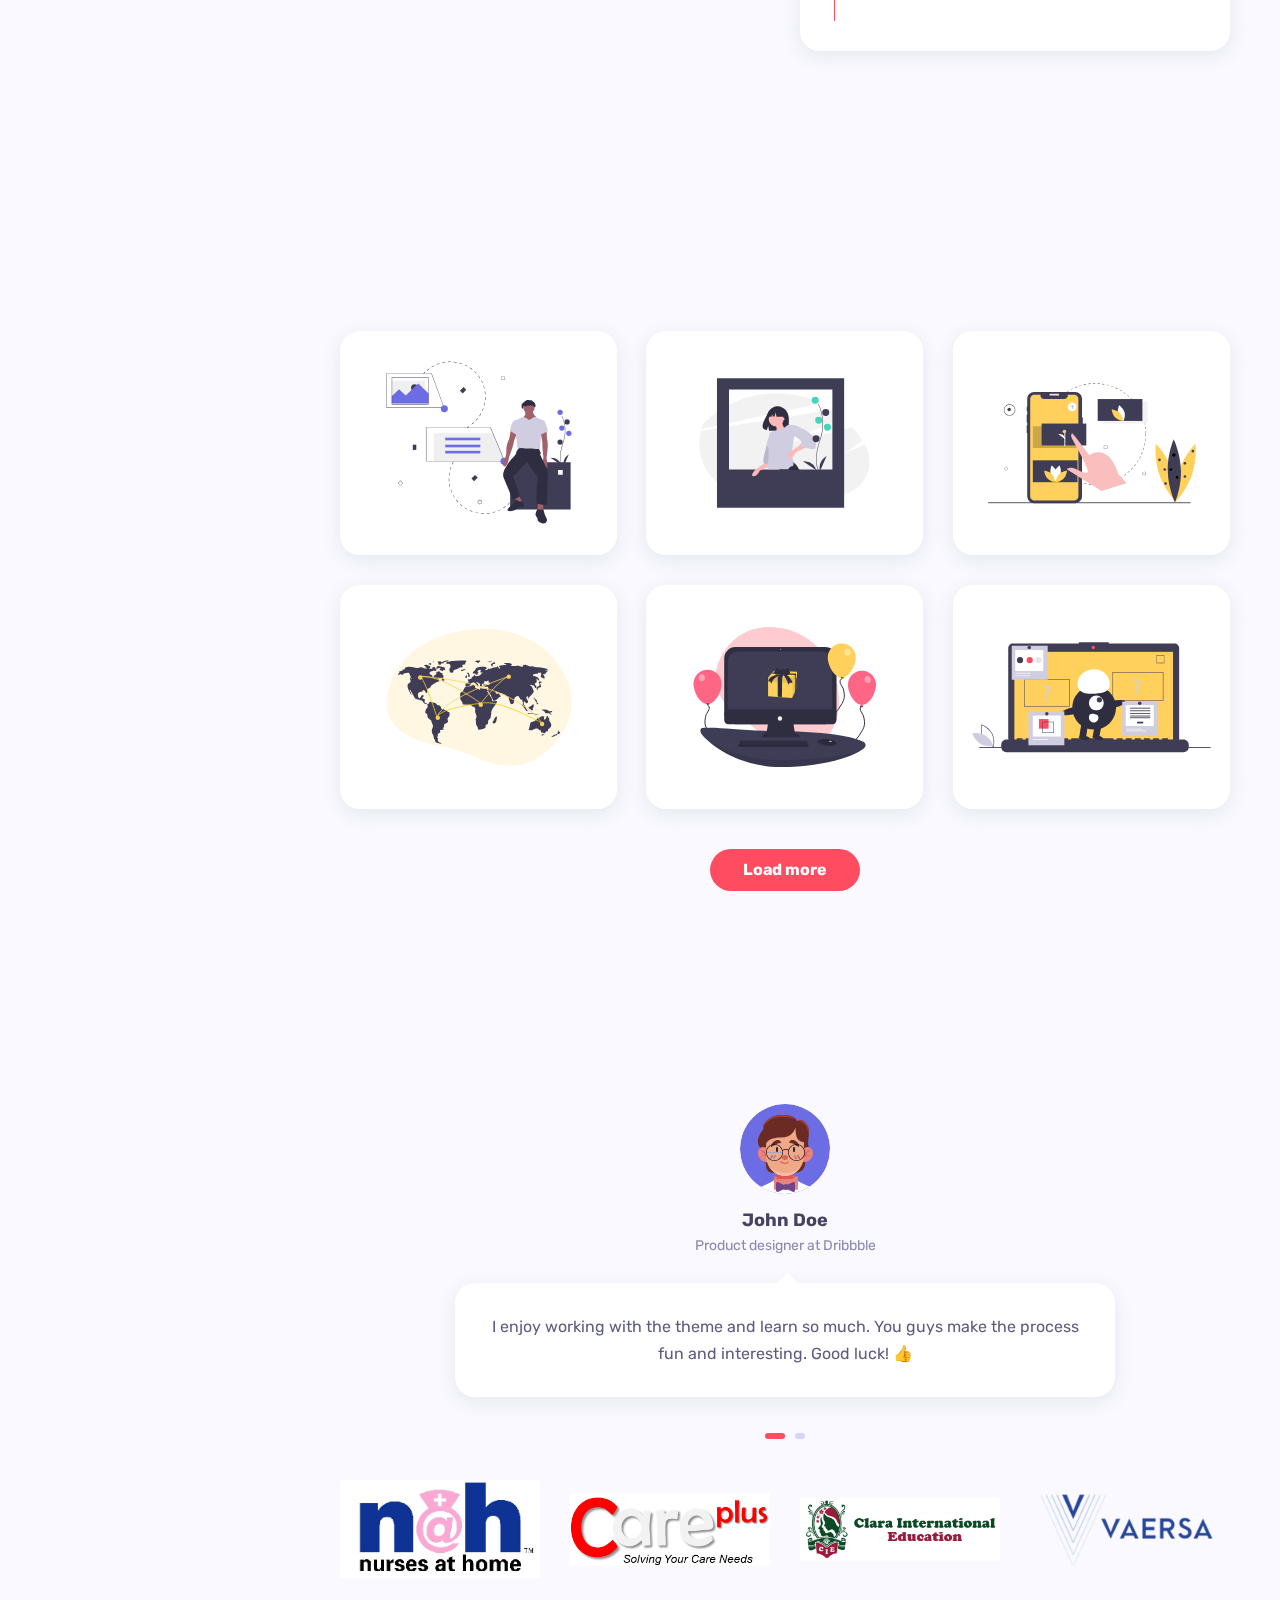
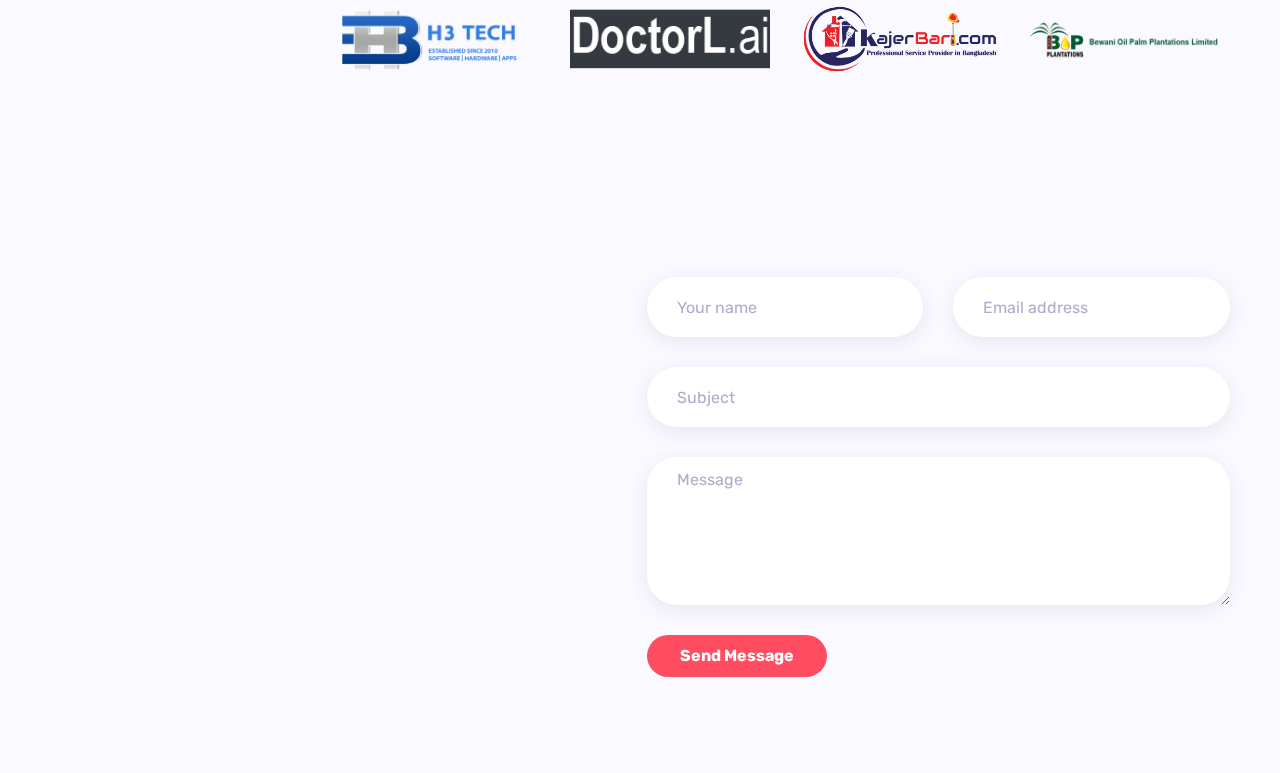
==== commit aee6da1d: "remove 404 page" ====
--- a/index.html
+++ b/index.html
@@ -628,7 +628,7 @@
 				<!-- numbered pagination (hidden for infinite scroll) -->
 				<ul class="portfolio-pagination list-inline d-none">
 					<li class="list-inline-item">1</li>
-					<li class="list-inline-item"><a href="works-2.html">2</a></li>
+					<li class="list-inline-item"><a href="#">2</a></li>
 				</ul>
 			</div>
 
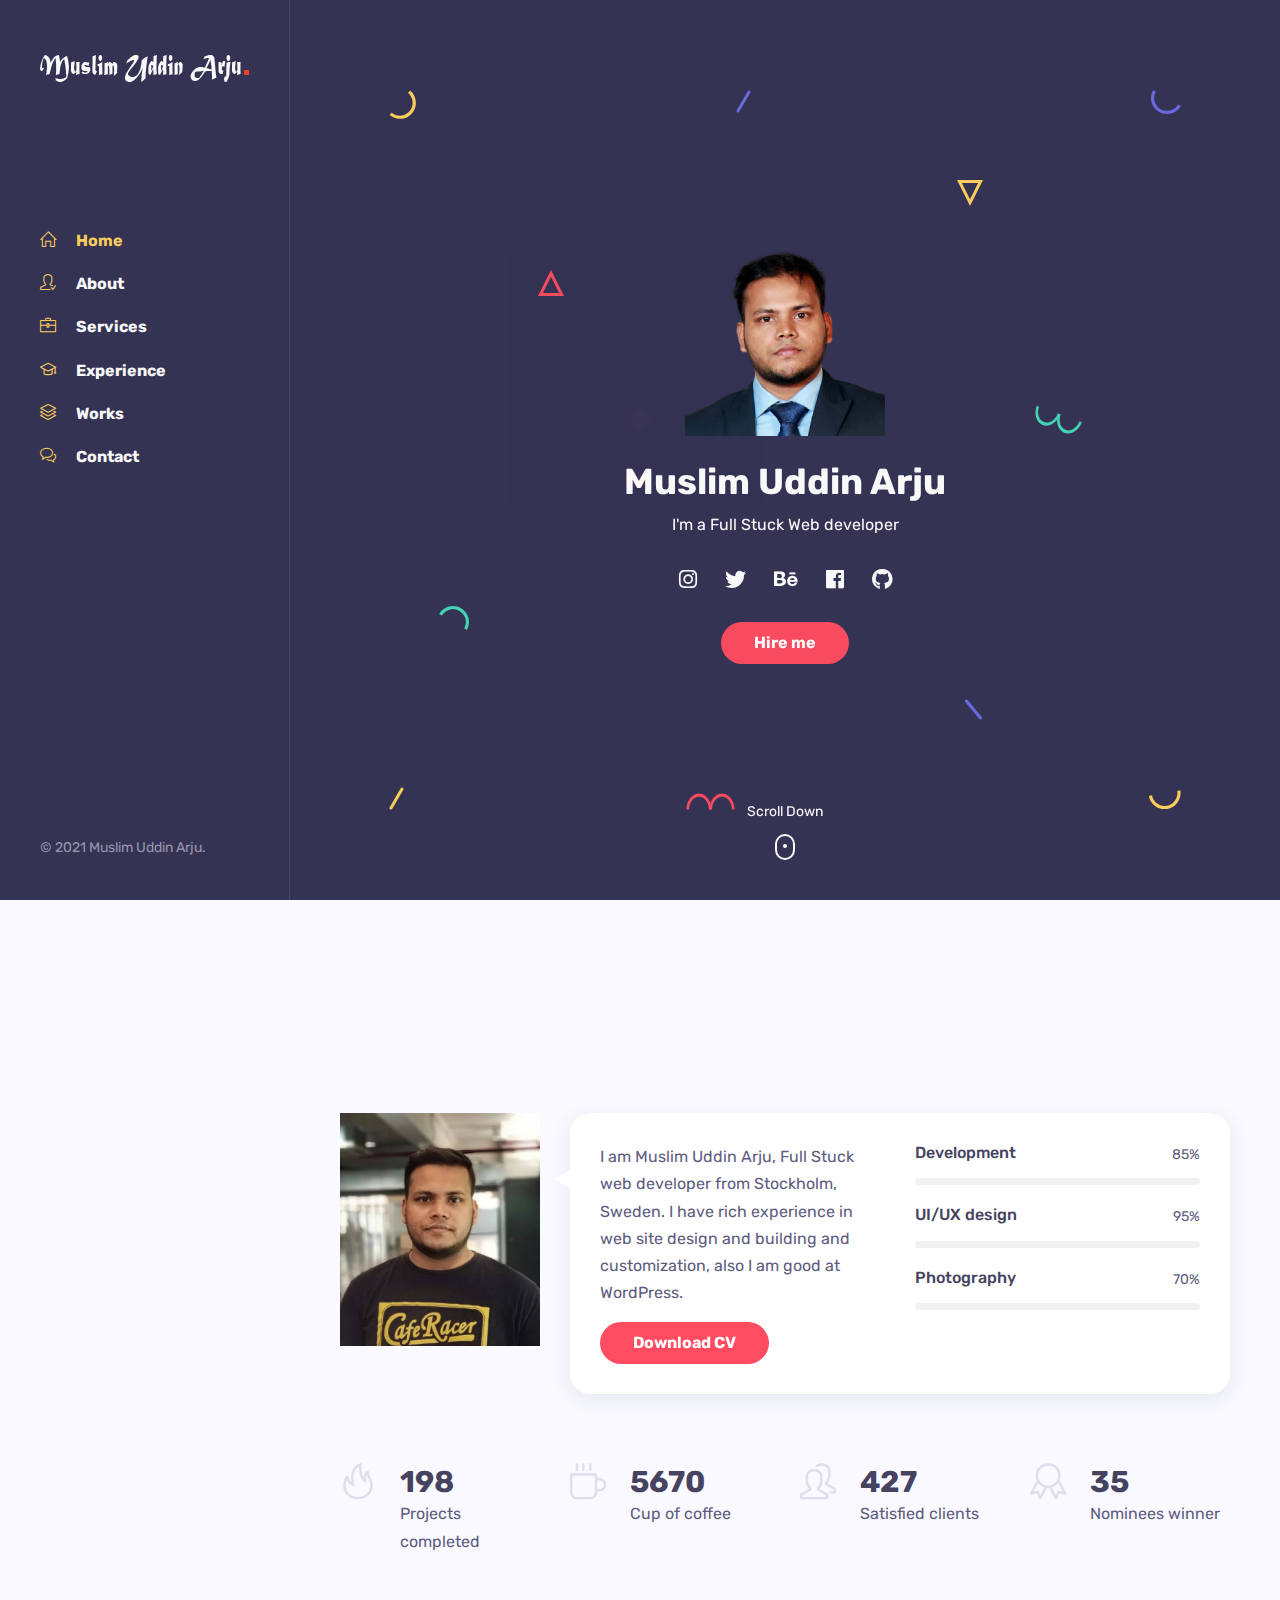
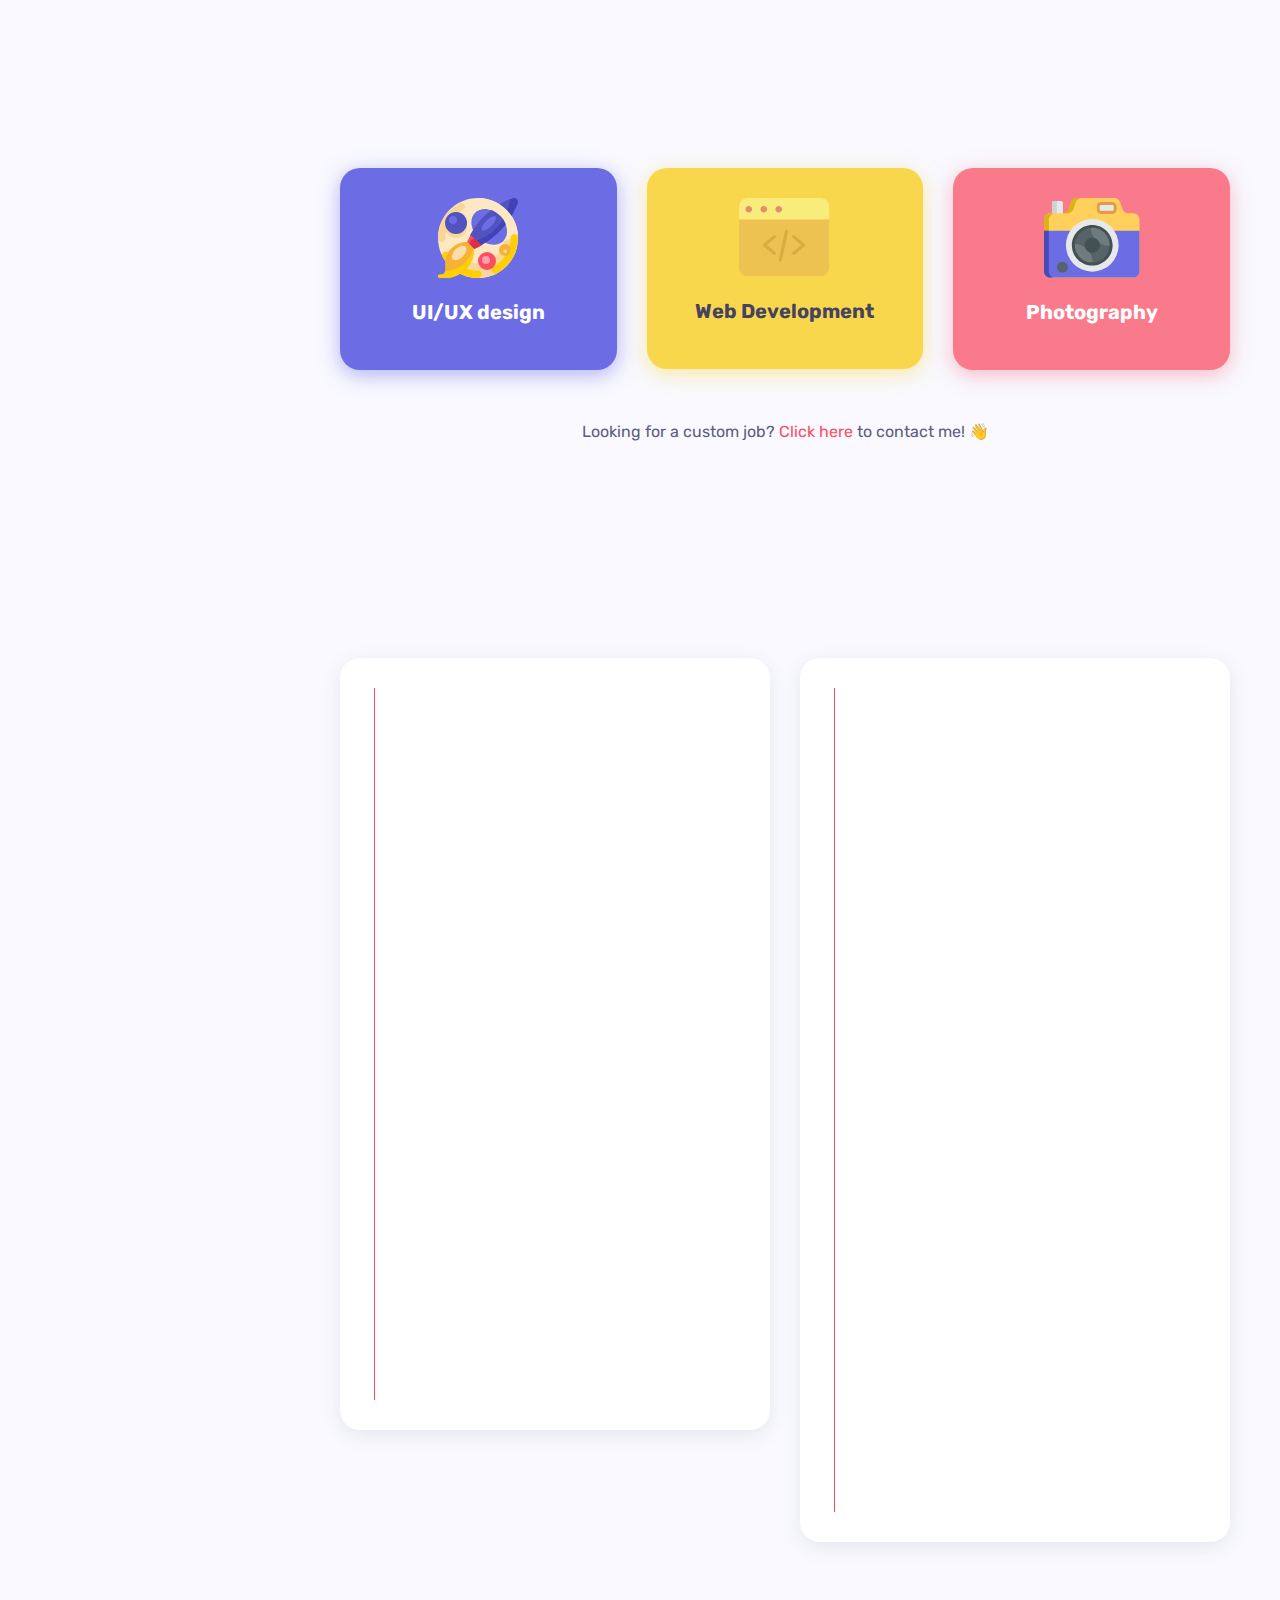
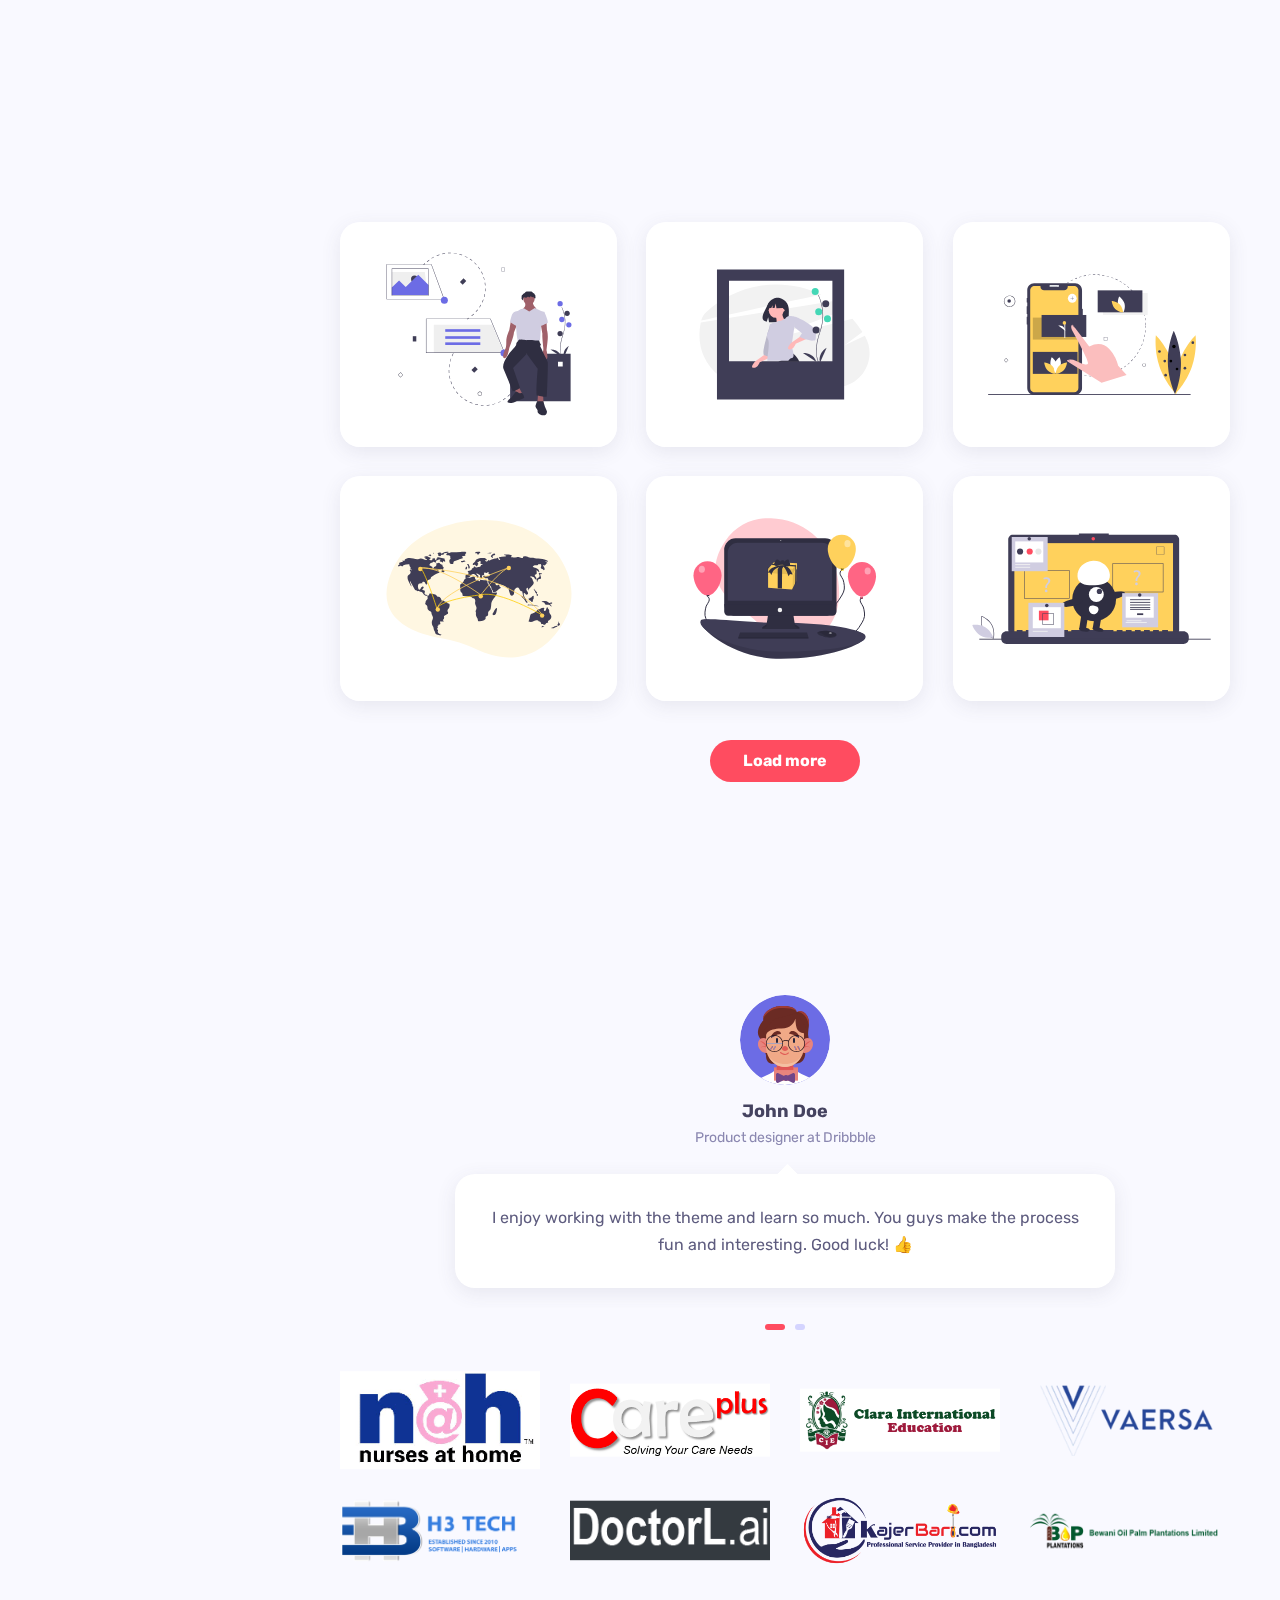
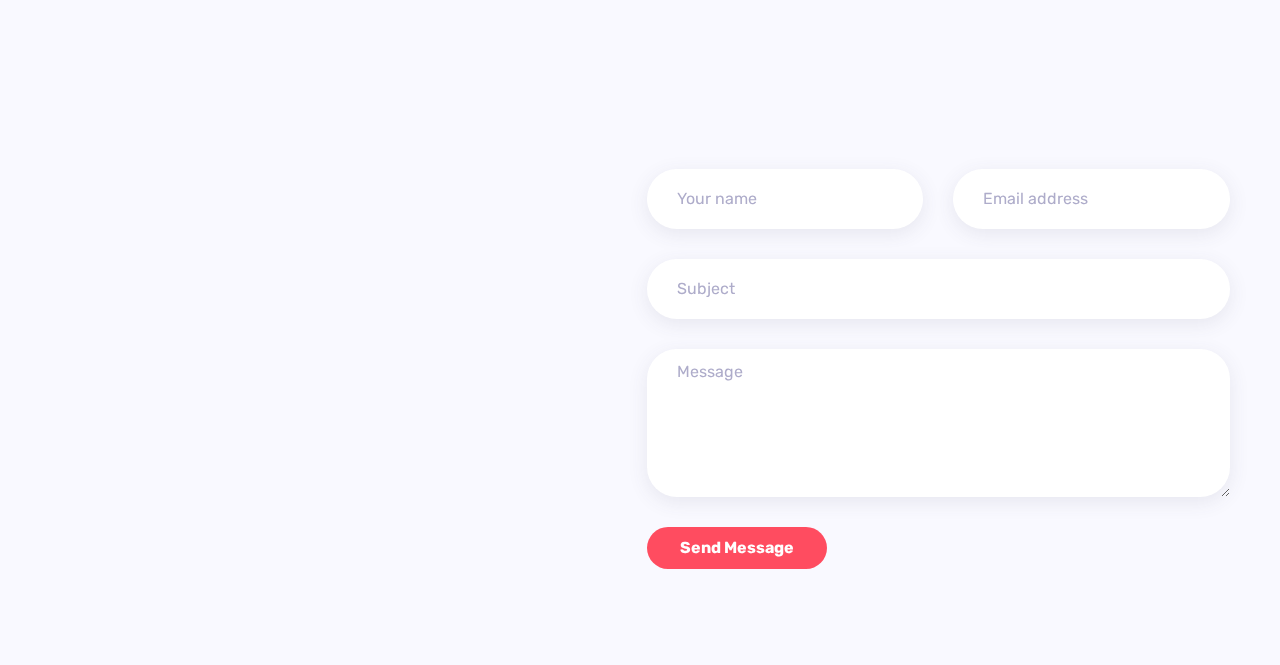
==== commit a4a56f1b: "fix some issues" ====
--- a/index.html
+++ b/index.html
@@ -341,7 +341,7 @@
 					<div class="service-box rounded data-background padding-30 text-center text-light shadow-blue" data-color="#6C6CE5">
 						<img src="images/service-1.svg" alt="UI/UX design" />
 						<h3 class="mb-3 mt-0">UI/UX design</h3>
-						<p class="mb-0">Lorem ipsum dolor sit amet consectetuer adipiscing elit aenean commodo ligula eget.</p>
+						<p class="mb-0"></p>
 					</div>
 					<div class="spacer d-md-none d-lg-none" data-height="30"></div>
 				</div>
@@ -351,7 +351,7 @@
 					<div class="service-box rounded data-background padding-30 text-center shadow-yellow" data-color="#F9D74C">
 						<img src="images/service-2.svg" alt="UI/UX design" />
 						<h3 class="mb-3 mt-0">Web Development</h3>
-						<p class="mb-0">Lorem ipsum dolor sit amet consectetuer adipiscing elit aenean commodo ligula eget.</p>
+						<p class="mb-0"></p>
 					</div>
 					<div class="spacer d-md-none d-lg-none" data-height="30"></div>
 				</div>
@@ -361,7 +361,7 @@
 					<div class="service-box rounded data-background padding-30 text-center text-light shadow-pink" data-color="#F97B8B">
 						<img src="images/service-3.svg" alt="UI/UX design" />
 						<h3 class="mb-3 mt-0">Photography</h3>
-						<p class="mb-0">Lorem ipsum dolor sit amet consectetuer adipiscing elit aenean commodo ligula eget.</p>
+						<p class="mb-0"></p>
 					</div>
 				</div>
 
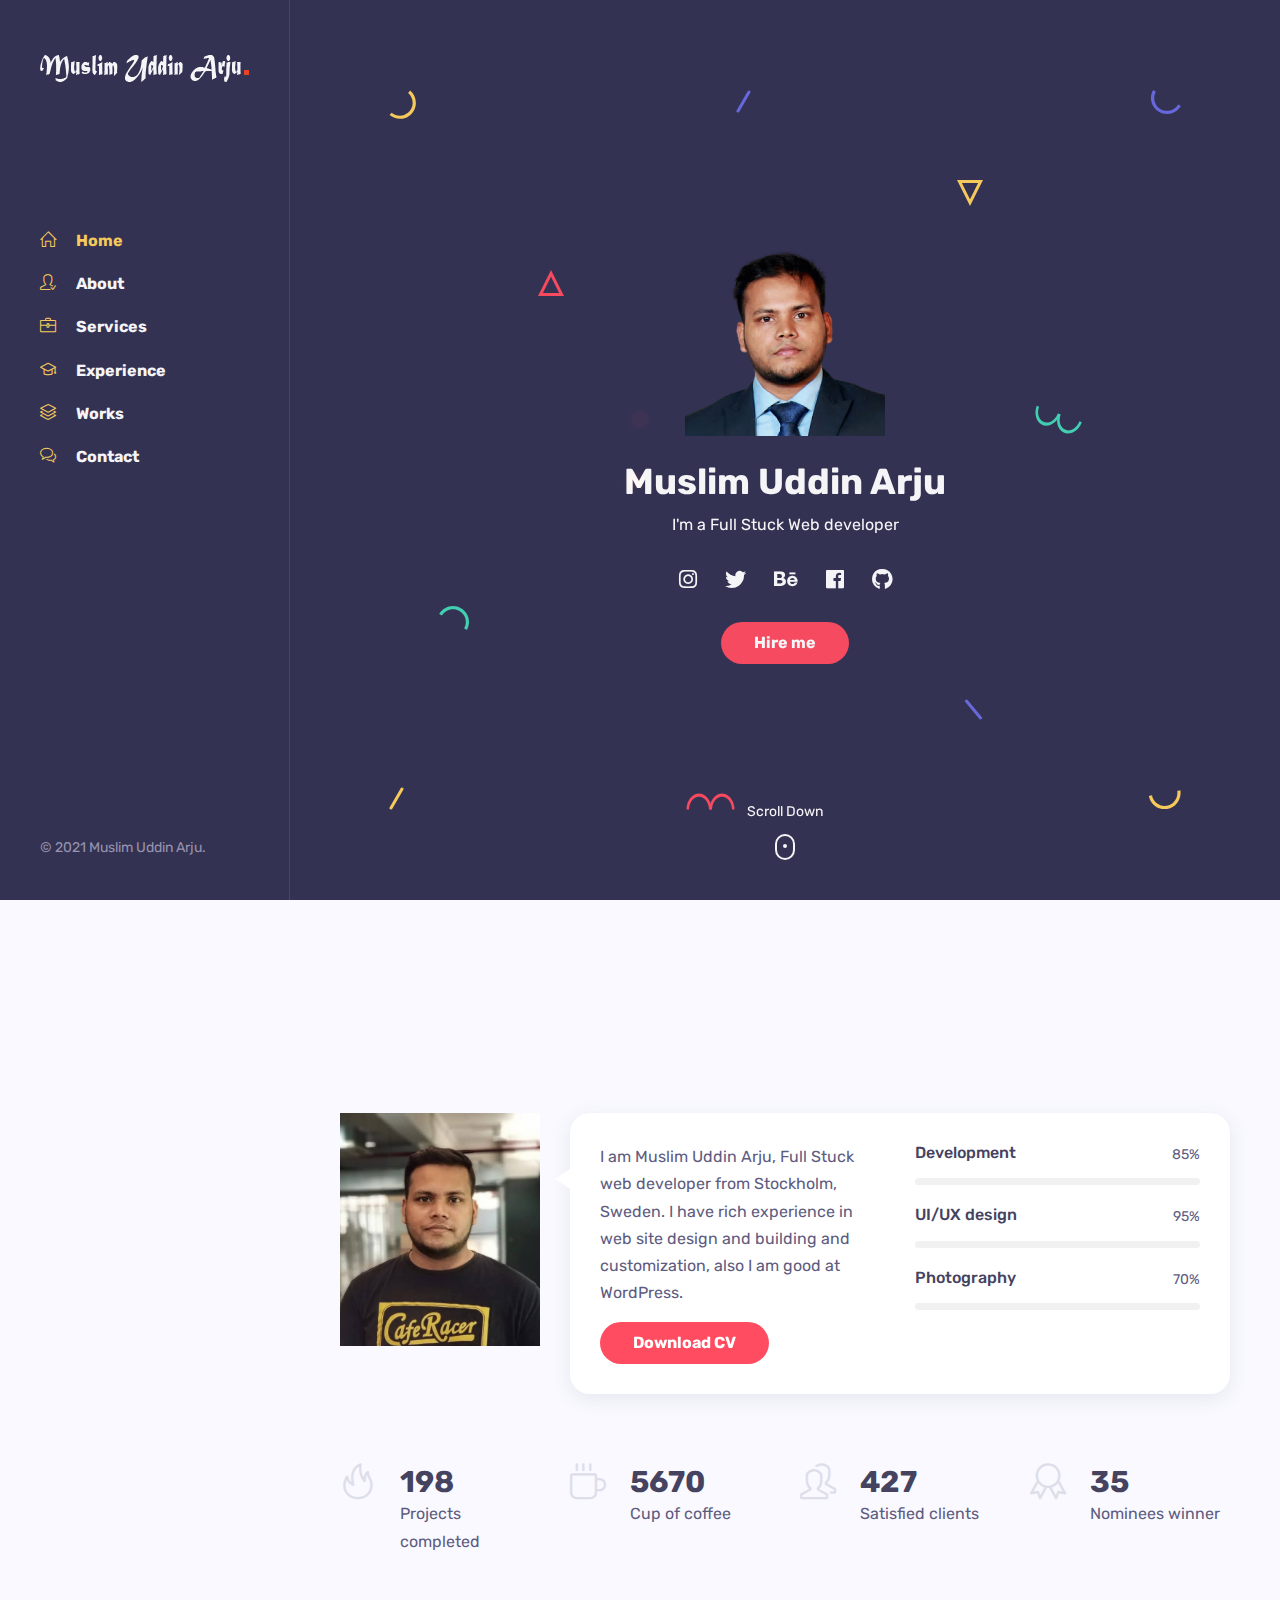
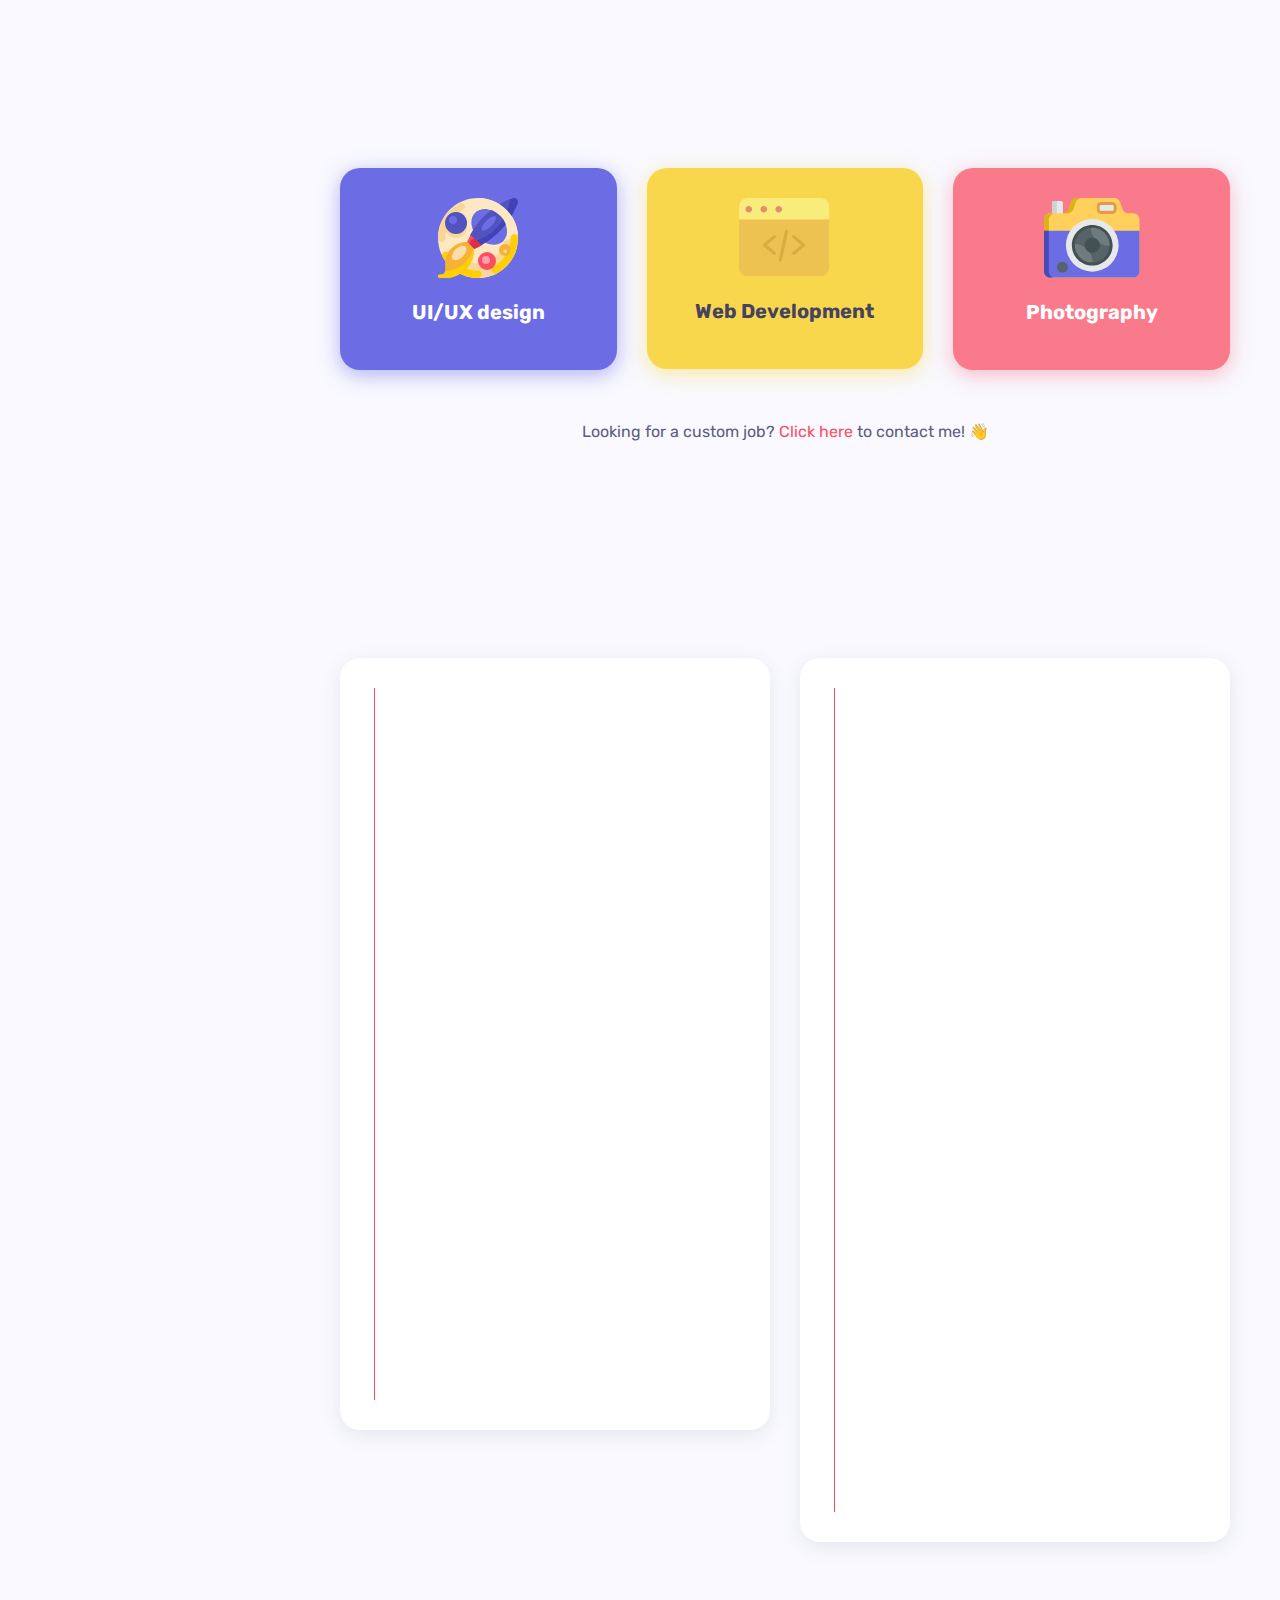
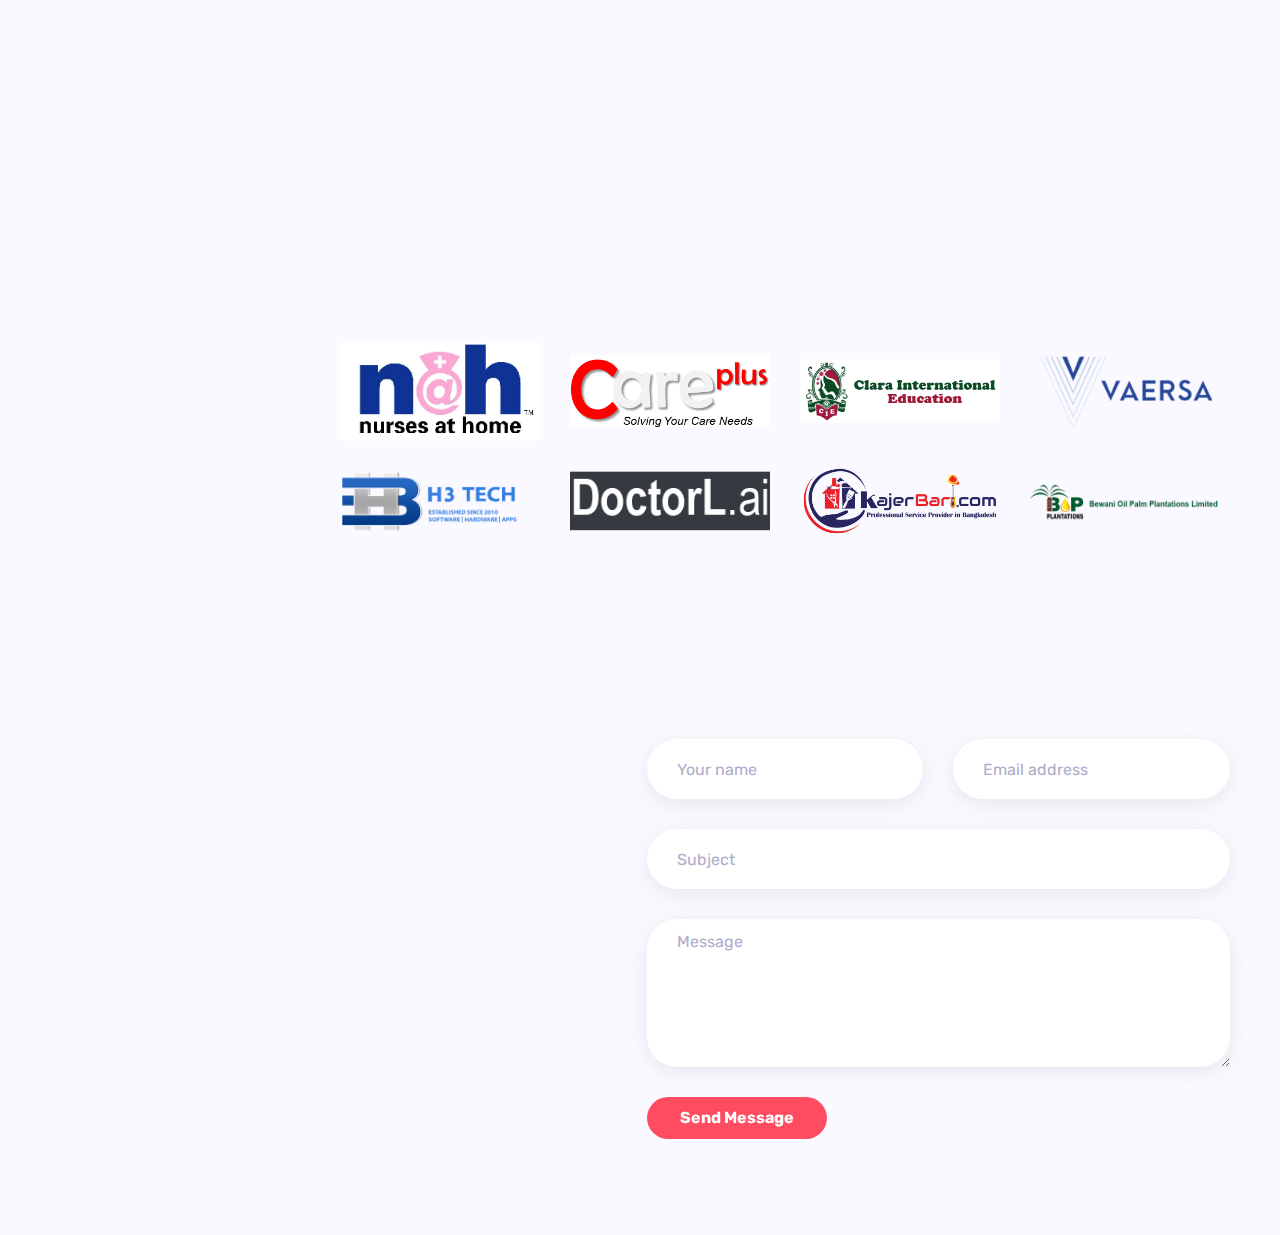
==== commit 0b5d8def: "hide unnessery content for now" ====
--- a/index.html
+++ b/index.html
@@ -480,21 +480,21 @@
 		<div class="container">
 			
 			<!-- section title -->
-			<h2 class="section-title wow fadeInUp">Recent works</h2>
+			<!-- <h2 class="section-title wow fadeInUp">Recent works</h2> -->
 
 			<div class="spacer" data-height="60"></div>
 
 			<!-- portfolio filter (desktop) -->
-			<ul class="portfolio-filter list-inline wow fadeInUp">
+			<!-- <ul class="portfolio-filter list-inline wow fadeInUp">
 				<li class="current list-inline-item" data-filter="*">Everything</li>
 				<li class="list-inline-item" data-filter=".creative">Creative</li>
 				<li class="list-inline-item" data-filter=".art">Art</li>
 				<li class="list-inline-item" data-filter=".design">Design</li>
 				<li class="list-inline-item" data-filter=".branding">Branding</li>
-			</ul>
+			</ul> -->
 			
 			<!-- portfolio filter (mobile) -->
-			<div class="pf-filter-wrapper">
+			<!-- <div class="pf-filter-wrapper">
 				<select class="portfolio-filter-mobile">
 					<option value="*">Everything</option>
 					<option value=".creative">Creative</option>
@@ -502,13 +502,13 @@
 					<option value=".design">Design</option>
 					<option value=".branding">Branding</option>
 				</select>
-			</div>
+			</div> -->
 			
 			<!-- portolio wrapper -->
 			<div class="row portfolio-wrapper">
 				
 				<!-- portfolio item -->
-				<div class="col-md-4 col-sm-6 grid-item art">
+				<!-- <div class="col-md-4 col-sm-6 grid-item art">
 					<a href="images/works/1.svg" class="work-image">
 						<div class="portfolio-item rounded shadow-dark">
 							<div class="details">
@@ -522,10 +522,10 @@
 							</div>
 						</div>
 					</a>
-				</div>
+				</div> -->
 
 				<!-- portfolio item -->
-				<div class="col-md-4 col-sm-6 grid-item creative design">
+				<!-- <div class="col-md-4 col-sm-6 grid-item creative design">
 					<a href="#small-dialog" class="work-content">
 						<div class="portfolio-item rounded shadow-dark">
 							<div class="details">
@@ -546,10 +546,10 @@
 						<p>Donec consectetur, libero at pretium euismod, nisl felis lobortis urna, id tristique nisl lectus eget ligula.</p>
 						<a href="#" class="btn btn-default">View on Dribbble</a>
 					</div>
-				</div>
+				</div> -->
 
 				<!-- portfolio item -->
-				<div class="col-md-4 col-sm-6 grid-item branding">
+				<!-- <div class="col-md-4 col-sm-6 grid-item branding">
 					<a href="https://www.youtube.com/watch?v=qf9z4ulfmYw" class="work-video">
 						<div class="portfolio-item rounded shadow-dark">
 							<div class="details">
@@ -563,10 +563,10 @@
 							</div>
 						</div>
 					</a>
-				</div>
+				</div> -->
 
 				<!-- portfolio item -->
-				<div class="col-md-4 col-sm-6 grid-item creative">
+				<!-- <div class="col-md-4 col-sm-6 grid-item creative">
 					<a href="https://w.soundcloud.com/player/?url=https%3A//api.soundcloud.com/tracks/240233494&color=%23ff5500&auto_play=false&hide_related=false&show_comments=true&show_user=true&show_reposts=false&show_teaser=true&visual=true" class="work-video">
 						<div class="portfolio-item rounded shadow-dark">
 							<div class="details">
@@ -580,10 +580,10 @@
 							</div>
 						</div>
 					</a>
-				</div>
+				</div> -->
 
 				<!-- portfolio item -->
-				<div class="col-md-4 col-sm-6 grid-item art branding">
+				<!-- <div class="col-md-4 col-sm-6 grid-item art branding">
 					<a href="#gallery-1" class="gallery-link">
 						<div class="portfolio-item rounded shadow-dark">
 							<div class="details">
@@ -601,10 +601,10 @@
 						<a href="images/works/5.svg"></a>
 						<a href="images/works/4.svg"></a>
 					</div>
-				</div>
+				</div> -->
 
 				<!-- portfolio item -->
-				<div class="col-md-4 col-sm-6 grid-item creative design">
+				<!-- <div class="col-md-4 col-sm-6 grid-item creative design">
 					<a href="https://muarju.github.io/" target="_blank">
 						<div class="portfolio-item rounded shadow-dark">
 							<div class="details">
@@ -618,13 +618,13 @@
 							</div>
 						</div>
 					</a>
-				</div>
+				</div> -->
 
 			</div>
 			
 			<!-- more button -->
 			<div class="load-more text-center mt-4">
-				<a href="javascript:" class="btn btn-default"><i class="fas fa-spinner"></i> Load more</a>
+				<!-- <a href="javascript:" class="btn btn-default"><i class="fas fa-spinner"></i> Load more</a> -->
 				<!-- numbered pagination (hidden for infinite scroll) -->
 				<ul class="portfolio-pagination list-inline d-none">
 					<li class="list-inline-item">1</li>
@@ -645,7 +645,7 @@
 		<div class="container">
 			
 			<!-- section title -->
-			<h2 class="section-title wow fadeInUp">Clients & Reviews</h2>
+			<!-- <h2 class="section-title wow fadeInUp">Clients & Reviews</h2> -->
 
 			<div class="spacer" data-height="60"></div>
 			
@@ -653,7 +653,7 @@
 			<div class="testimonials-wrapper">
 				
 				<!-- testimonial item -->
-				<div class="testimonial-item text-center mx-auto">
+				<!-- <div class="testimonial-item text-center mx-auto">
 					<div class="thumb mb-3 mx-auto">
 						<img src="images/avatar-3.svg" alt="customer-name" />						
 					</div>
@@ -663,9 +663,9 @@
 						<p class="mb-0">I enjoy working with the theme and learn so much. You guys make the process fun and interesting. Good luck! 👍</p>
 					</div>
 				</div>
-				
+				 -->
 				<!-- testimonial item -->
-				<div class="testimonial-item text-center mx-auto">
+				<!-- <div class="testimonial-item text-center mx-auto">
 					<div class="thumb mb-3 mx-auto">
 						<img src="images/avatar-1.svg" alt="customer-name" />						
 					</div>
@@ -674,7 +674,7 @@
 					<div class="bg-white padding-30 shadow-dark rounded triangle-top position-relative mt-4">
 						<p class="mb-0">I enjoy working with the theme and learn so much. You guys make the process fun and interesting. Good luck! 🔥</p>
 					</div>
-				</div>
+				</div> -->
 
 			</div>
 
@@ -771,7 +771,7 @@
 
 				<div class="col-md-8">
 					<!-- Contact Form -->
-					<form id="contact-form" class="contact-form mt-6" method="post" action="form/contact.php">
+					<form id="contact-form" class="contact-form mt-6" method="post" action="" data-netlify="true">
 						
 						<div class="messages"></div>
 						
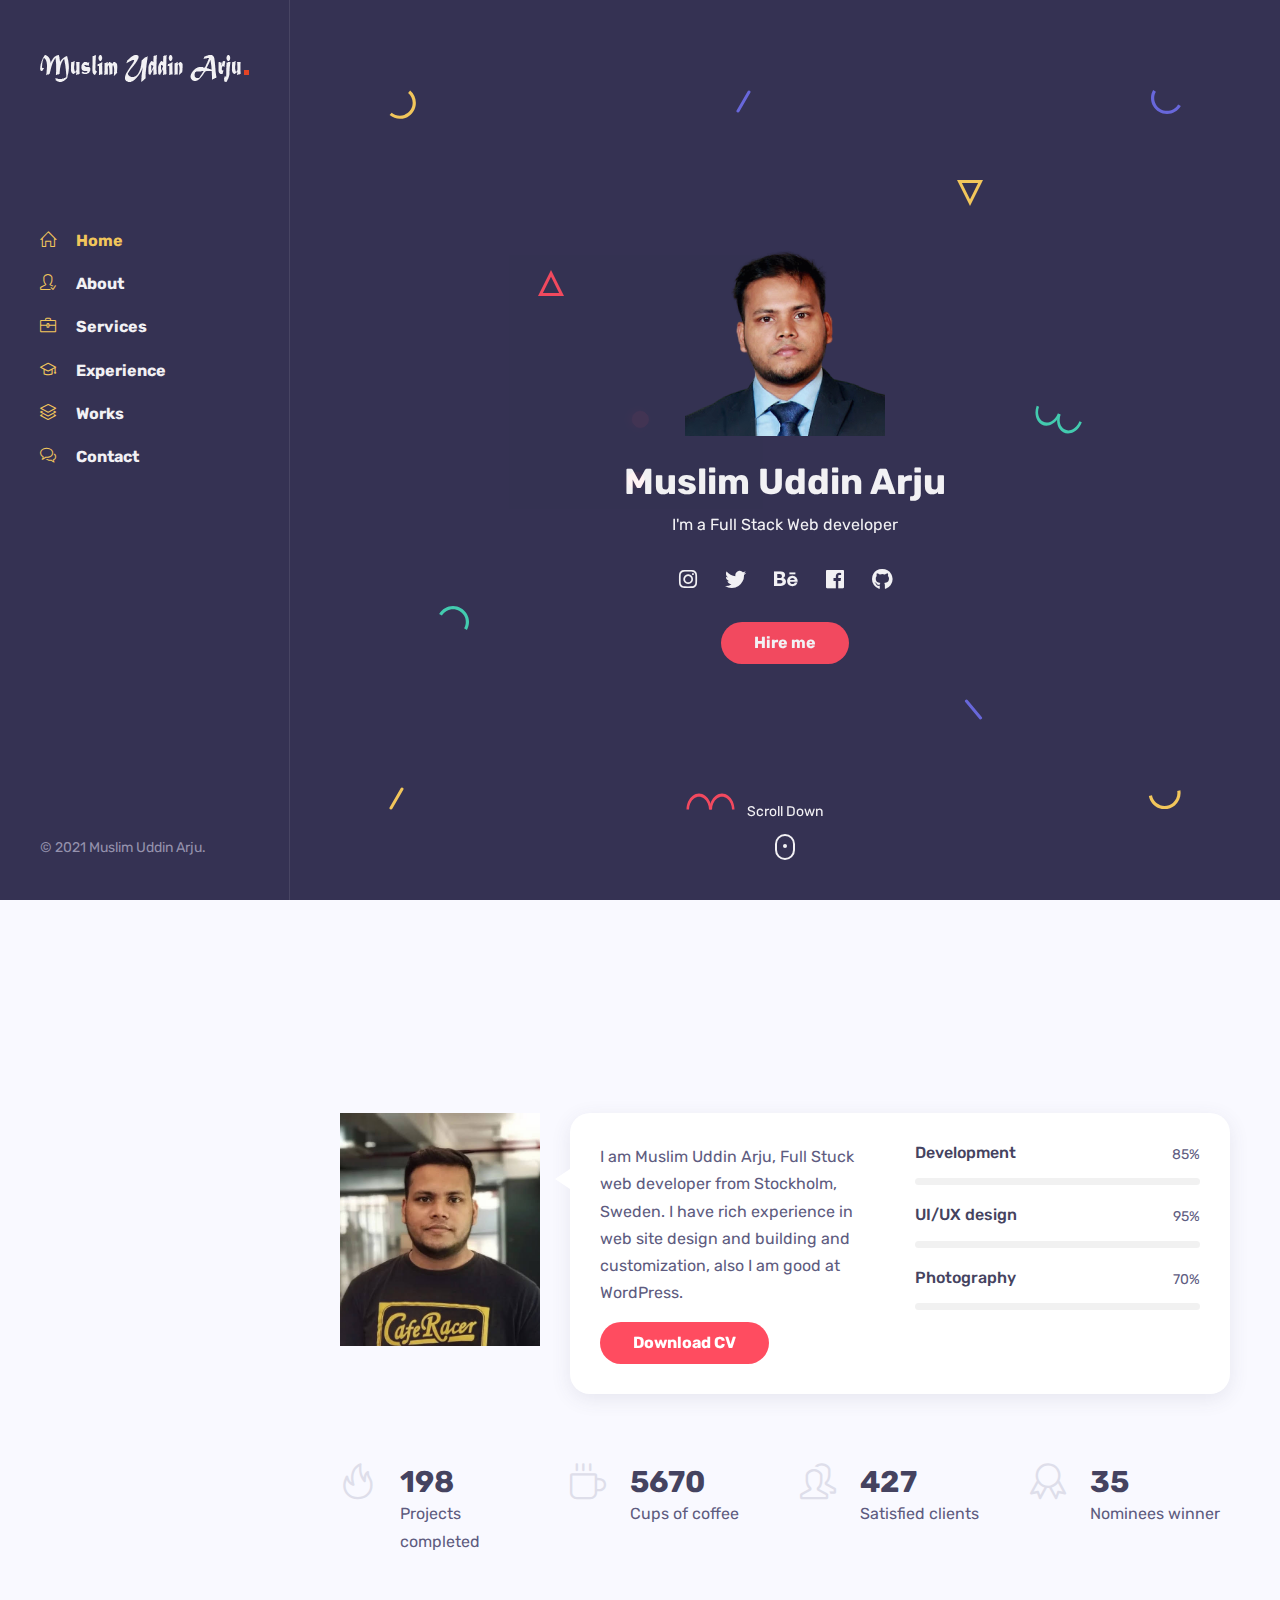
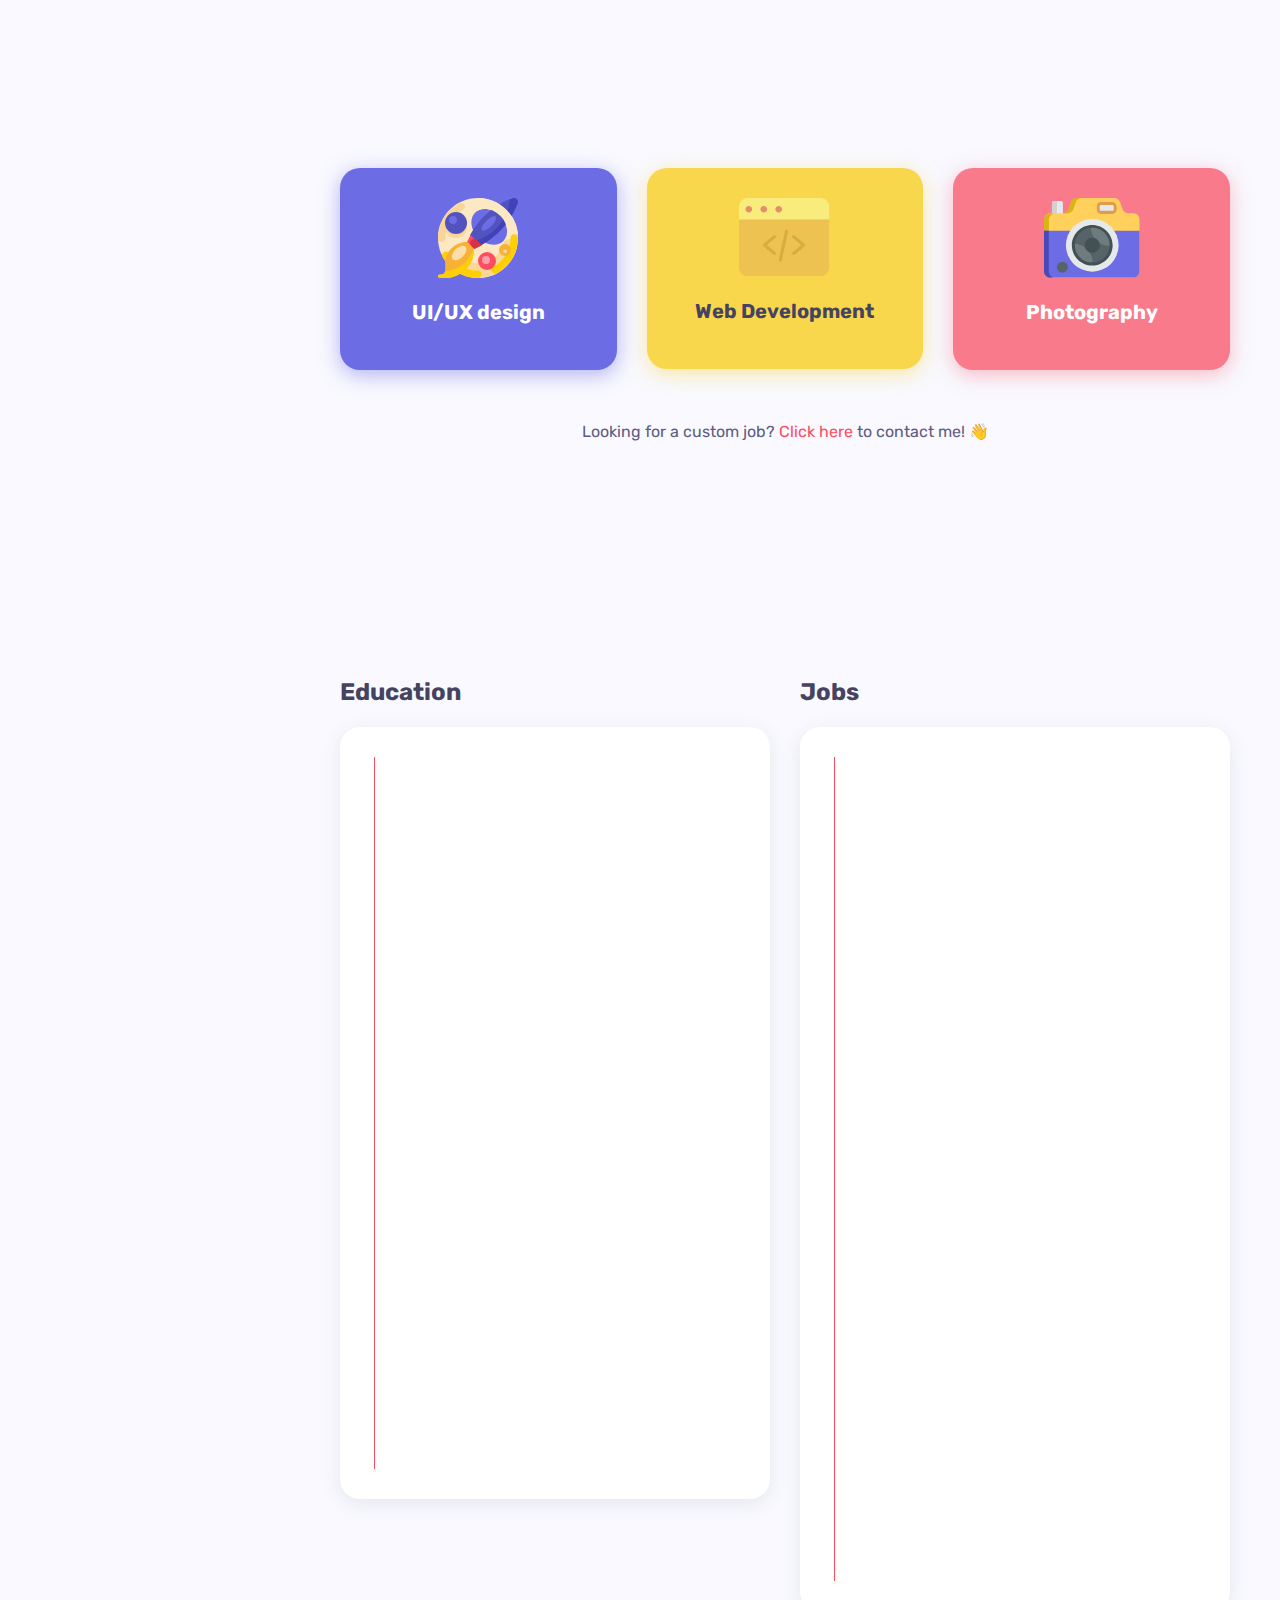
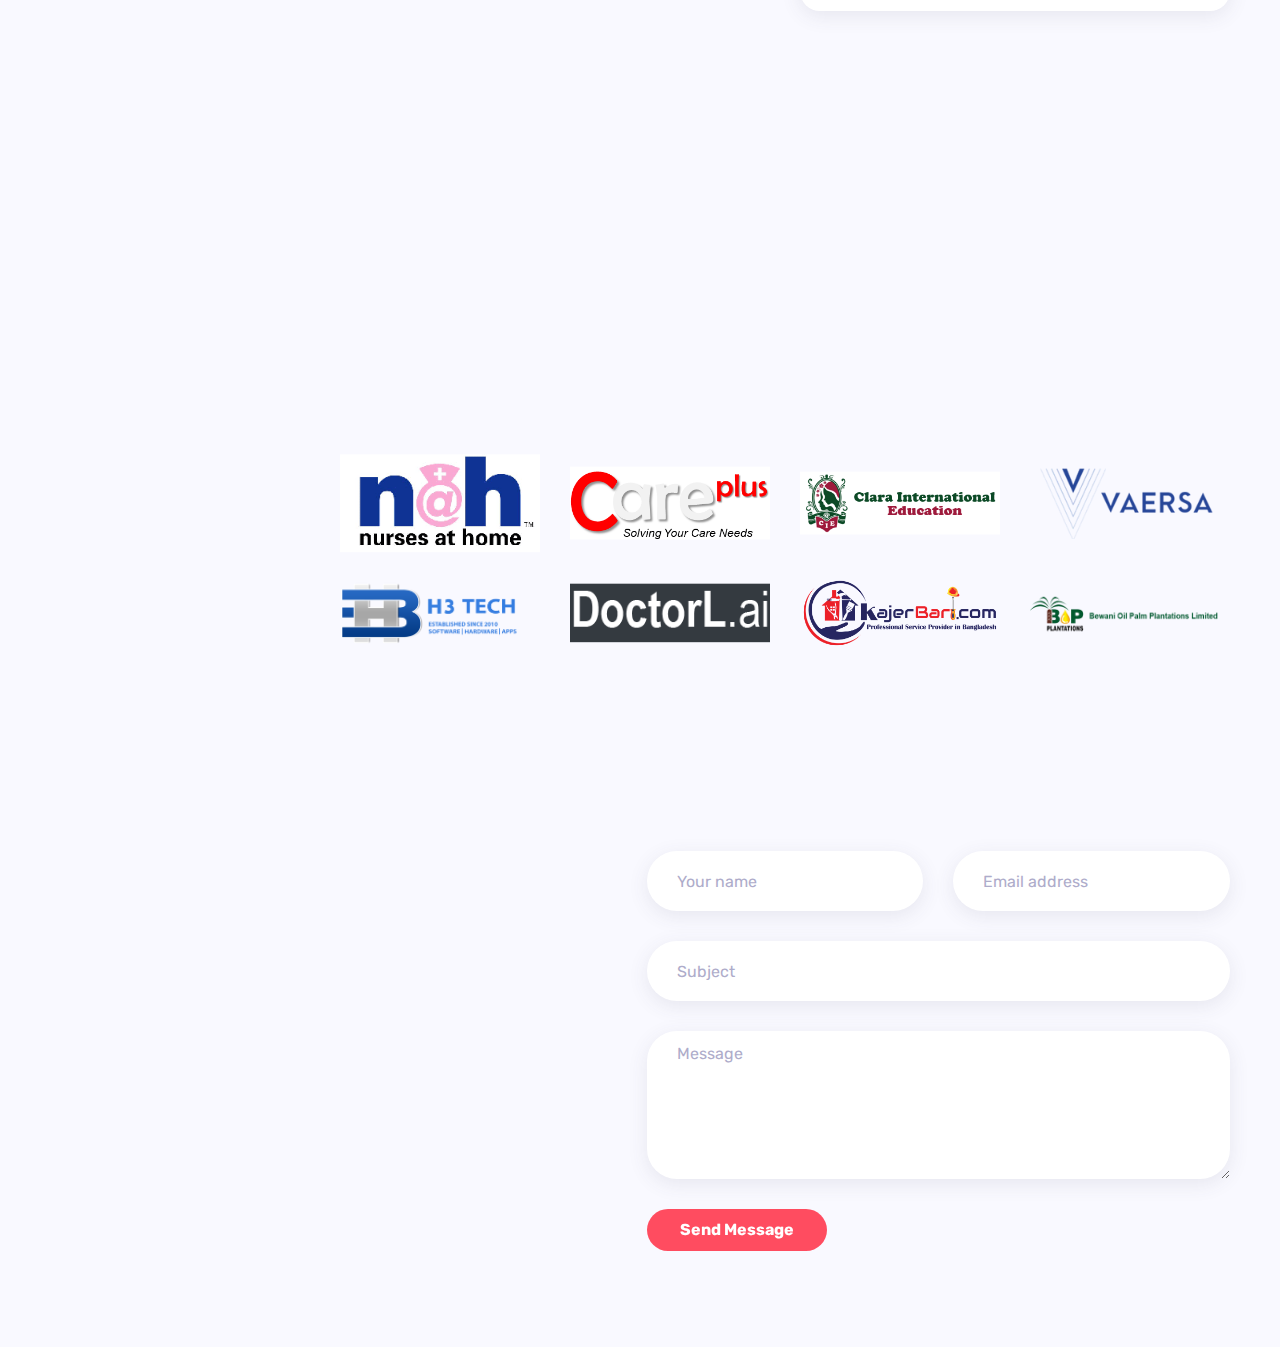
==== commit d1b046ad: "Update index.html" ====
--- a/index.html
+++ b/index.html
@@ -133,7 +133,7 @@
 
 				<!-- info -->
 				<h1 class="mb-2 mt-0">Muslim Uddin Arju</h1>
-				<span>I'm a <span class="text-rotating">Full Stuck Web developer, Graphics Designer, Photography lover</span></span>
+				<span>I'm a <span class="text-rotating">Full Stack Web developer, Graphics Designer, Photography lover</span></span>
 
 				<!-- social icons -->
 				<ul class="social-icons light list-inline mb-0 mt-4">
@@ -289,7 +289,7 @@
 						<span class="icon icon-cup"></span>
 						<div class="details">
 							<h3 class="mb-0 mt-0 number"><em class="count">5670</em></h3>
-							<p class="mb-0">Cup of coffee</p>
+							<p class="mb-0">Cups of coffee</p>
 						</div>
 					</div>
 					<div class="spacer d-md-none d-lg-none" data-height="30"></div>
@@ -388,7 +388,7 @@
 			<div class="row">
 
 				<div class="col-md-6">
-					
+					<h3>Education</h3>
 					<!-- timeline wrapper -->
 					<div class="timeline edu bg-white rounded shadow-dark padding-30 overflow-hidden">
 
@@ -427,7 +427,7 @@
 				</div>
 
 				<div class="col-md-6">
-					
+					<h3>Jobs</h3>
 					<!-- responsive spacer -->
 					<div class="spacer d-md-none d-lg-none" data-height="30"></div>
 
@@ -645,7 +645,7 @@
 		<div class="container">
 			
 			<!-- section title -->
-			<!-- <h2 class="section-title wow fadeInUp">Clients & Reviews</h2> -->
+			<h2 class="section-title wow fadeInUp">Clients & Reviews</h2>
 
 			<div class="spacer" data-height="60"></div>
 			
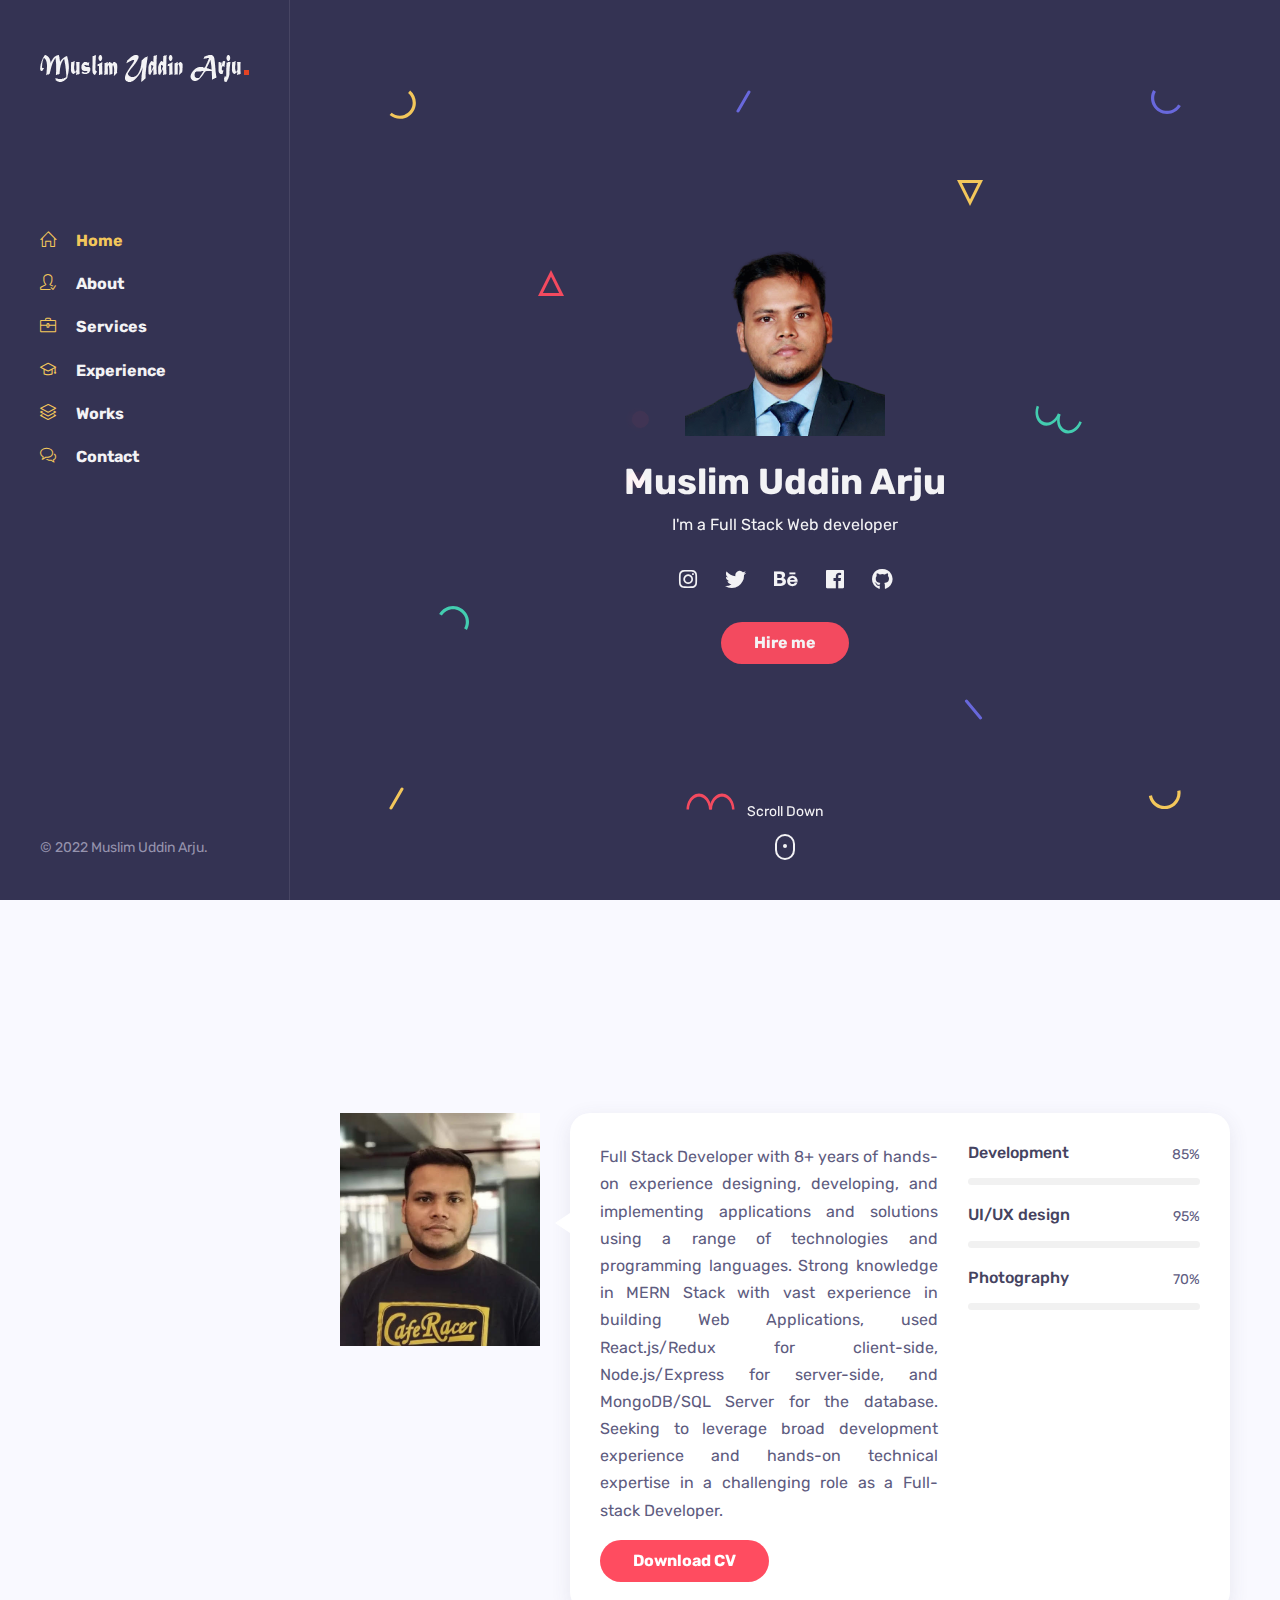
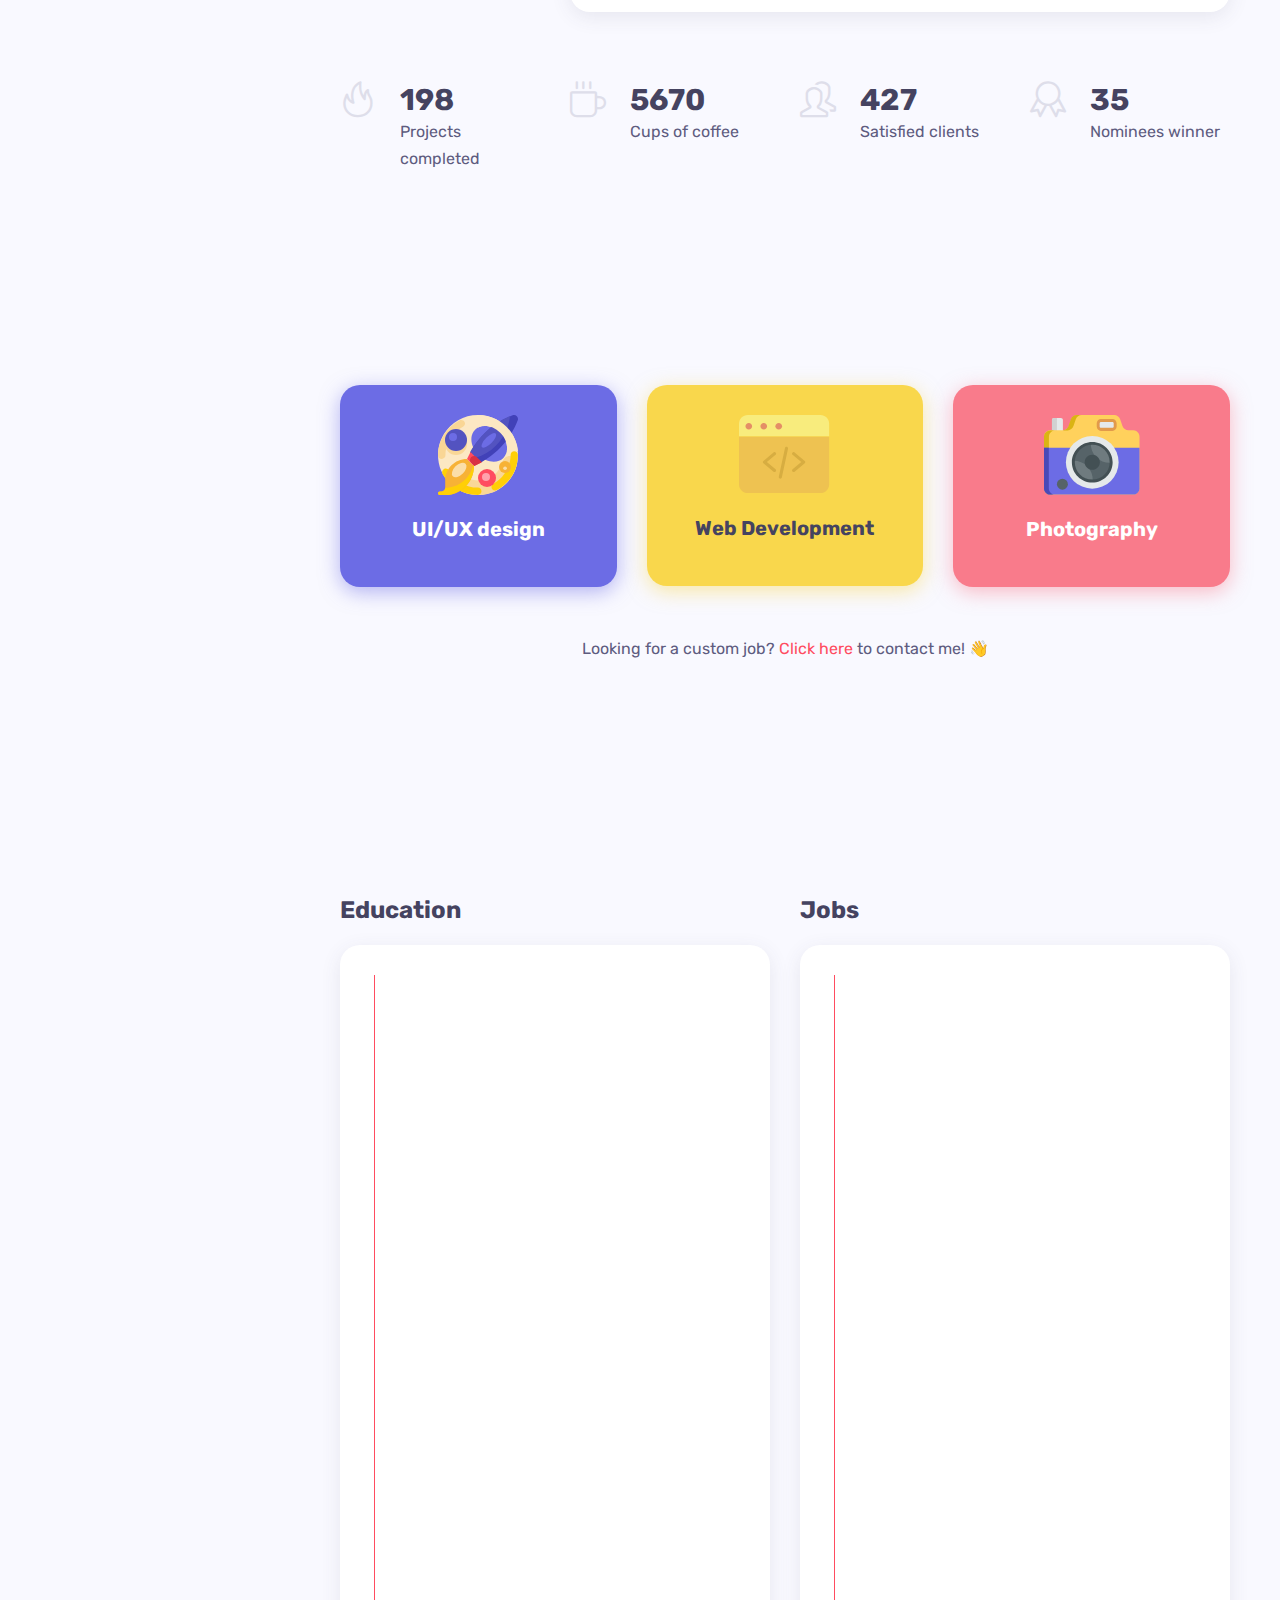
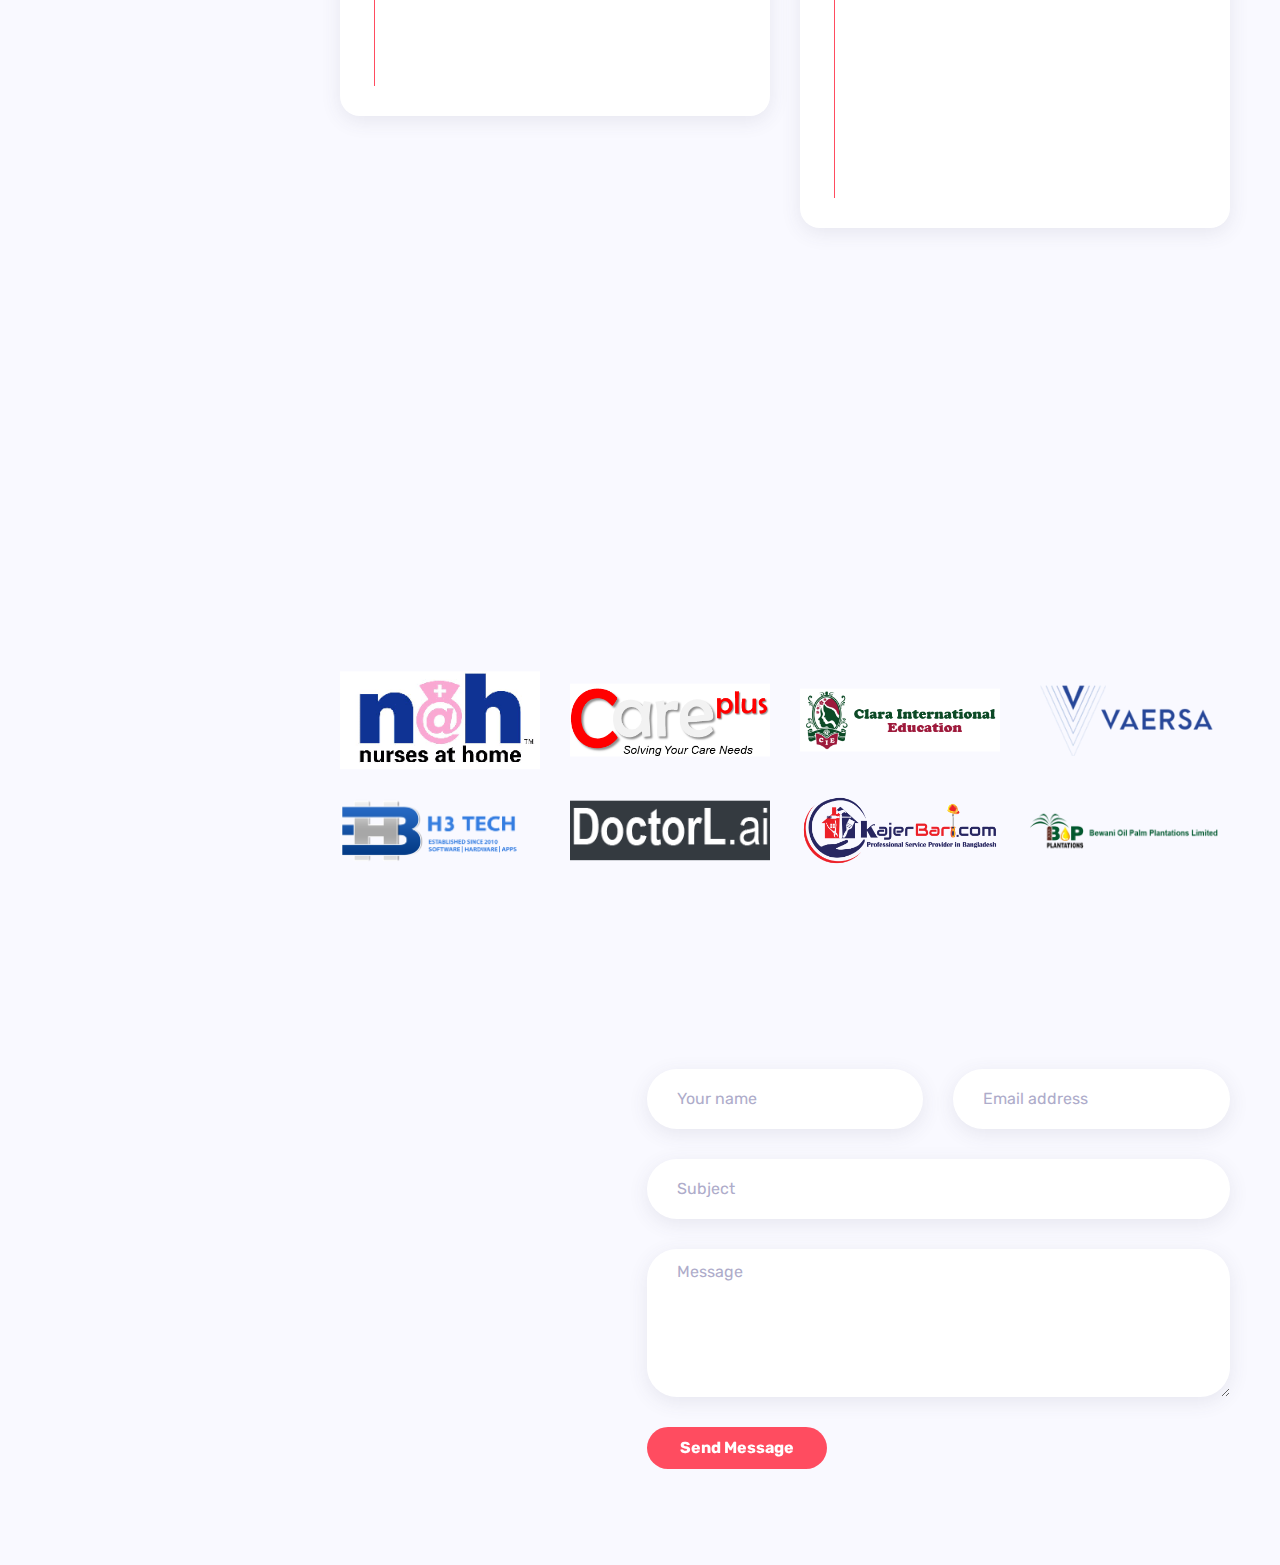
==== commit 2f9b26f5: "change" ====
--- a/index.html
+++ b/index.html
@@ -4,7 +4,7 @@
 <head>
 	<meta http-equiv="Content-Type" content="text/html; charset=UTF-8">
 	<title>Muslim Uddin Arju</title>
-	<meta name="description" content="I am Muslim Uddin Arju, Full Stuck web developer from Stockholm, Sweden. I have rich experience in web site design and building and customization, also I am good at WordPress.">
+	<meta name="description" content="Full Stack Developer with 8+ years of hands-on experience designing, developing, and implementing applications and solutions using a range of technologies and programming languages">
 	<meta name="keyword" content="ui ux web developer, Freelancer, Muslim uddin Arju, Arju, Muslim, frontend developer, software engineer, freelancer near me">
 	<link rel="canonical" href="https://muarju.github.io/" />
 	<meta name="robots" content="index, follow">
@@ -26,7 +26,7 @@
     <![endif]-->
 	<meta property="og:type" content="Website" />
 	<meta property="og:title" content="Muslim Uddin Arju" />
-	<meta property="og:description" content="I am Muslim Uddin Arju, Full Stuck web developer from Stockholm, Sweden. I have rich experience in web site design and building and customization, also I am good at WordPress." />
+	<meta property="og:description" content="Full Stack Developer with 8+ years of hands-on experience designing, developing, and implementing applications and solutions using a range of technologies and programming languages." />
 	<meta property="og:image" content="images/me.png" />
 	<meta property="og:url" content="https://muarju.github.io/" />	
 	<meta property="og:site_name" content="Arju Protfolio" />
@@ -114,7 +114,7 @@
 	<!-- site footer -->
 	<div class="footer">
 		<!-- copyright text -->
-		<span class="copyright">© 2021 Muslim Uddin Arju.</span>
+		<span class="copyright">© 2022 Muslim Uddin Arju.</span>
 	</div>
 
 </header>
@@ -133,7 +133,7 @@
 
 				<!-- info -->
 				<h1 class="mb-2 mt-0">Muslim Uddin Arju</h1>
-				<span>I'm a <span class="text-rotating">Full Stack Web developer, Graphics Designer, Photography lover</span></span>
+				<span>I'm a <span class="text-rotating">Full Stack Web developer, Web Designer, Blockchain Developer</span></span>
 
 				<!-- social icons -->
 				<ul class="social-icons light list-inline mb-0 mt-4">
@@ -213,15 +213,21 @@
 				<div class="col-md-9 triangle-left-md triangle-top-sm">
 					<div class="rounded bg-white shadow-dark padding-30">
 						<div class="row">
-							<div class="col-md-6">
+							<div class="col-md-7">
 								<!-- about text -->
-								<p>I am Muslim Uddin Arju, Full Stuck web developer from Stockholm, Sweden. I have rich experience in web site design and building and customization, also I am good at WordPress.</p>
+								<p class="text-justify">Full Stack Developer with 8+ years of hands-on experience designing, developing, and implementing applications and solutions using a range of
+									technologies and programming languages. Strong knowledge in MERN
+									Stack with vast experience in building Web Applications, used
+									React.js/Redux for client-side, Node.js/Express for server-side, and
+									MongoDB/SQL Server for the database. Seeking to leverage broad
+									development experience and hands-on technical expertise in a challenging
+									role as a Full-stack Developer.</p>
 								<div class="mt-3">
 									<a href="cv.pdf" class="btn btn-default">Download CV</a>
 								</div>
 								<div class="spacer d-md-none d-lg-none" data-height="30"></div>
 							</div>
-							<div class="col-md-6">
+							<div class="col-md-5">
 								<!-- skill item -->
 								<div class="skill-item">
 									<div class="skill-info clearfix">
